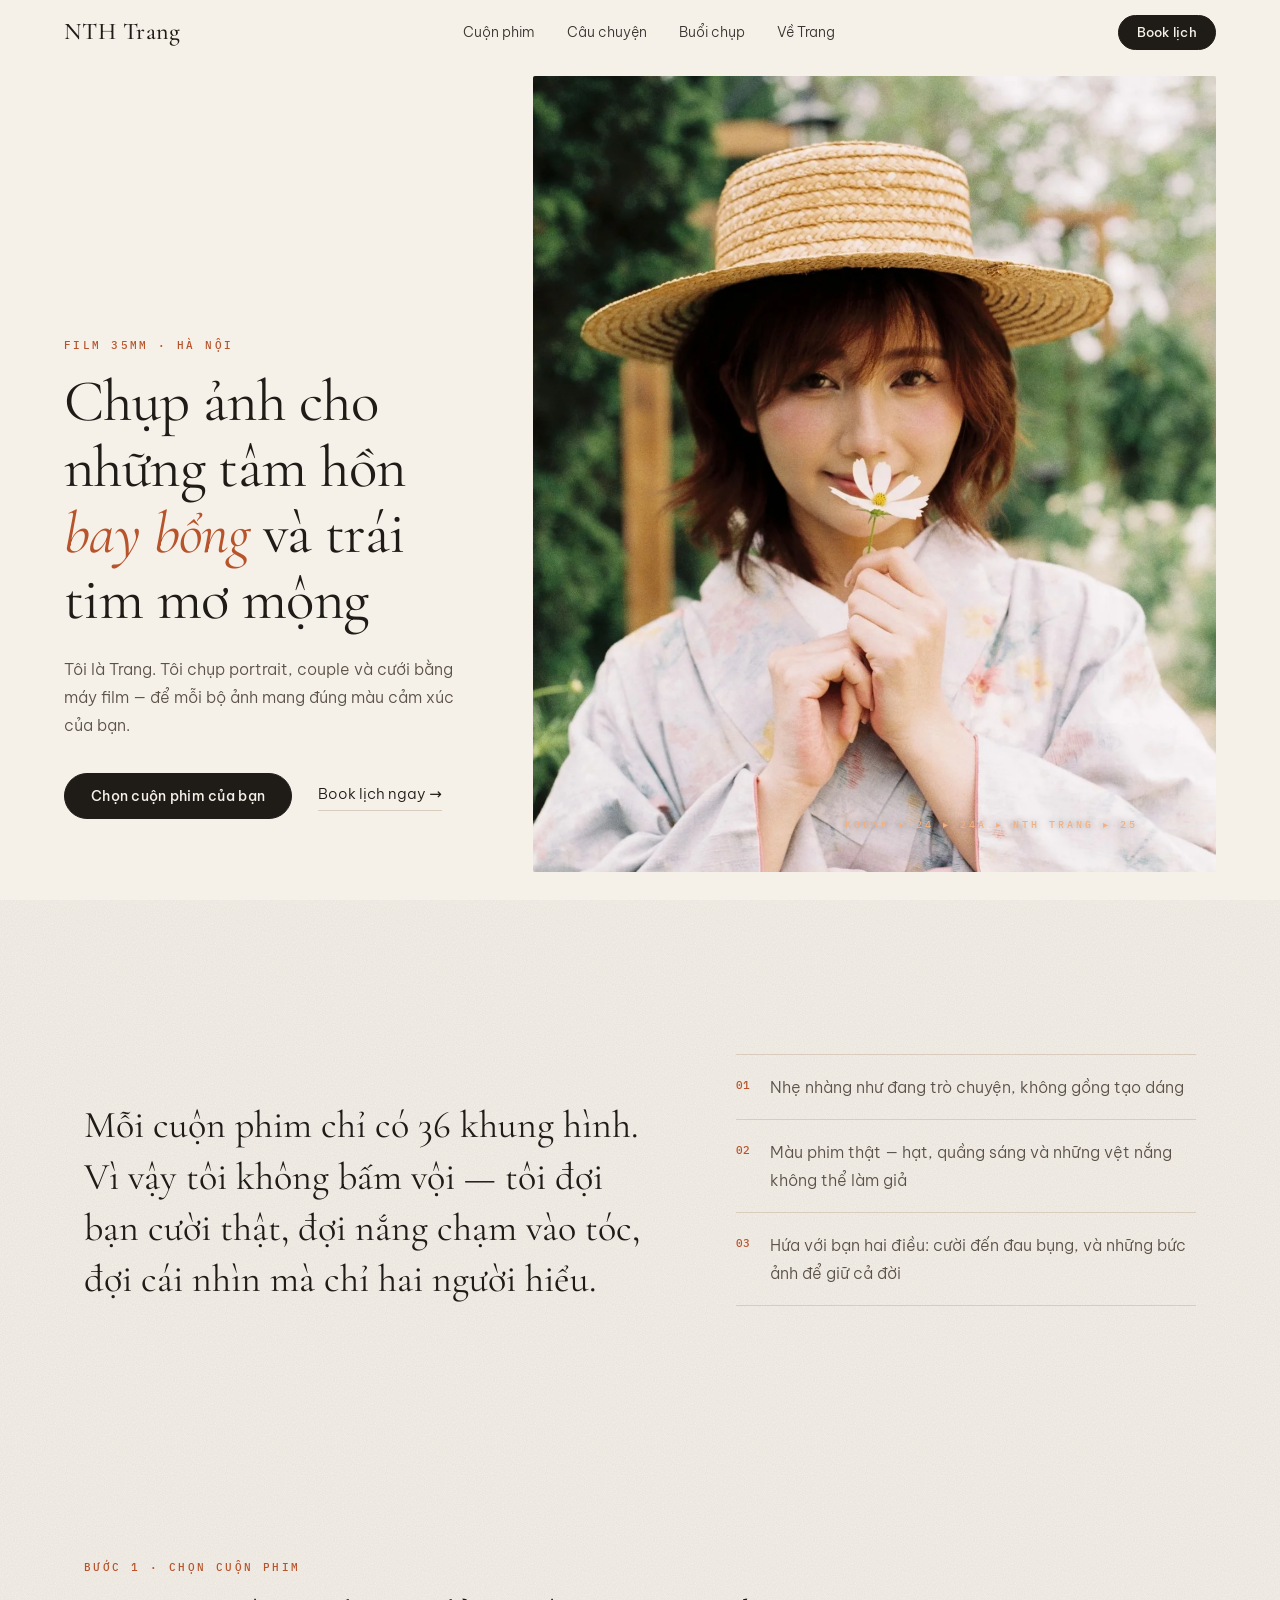
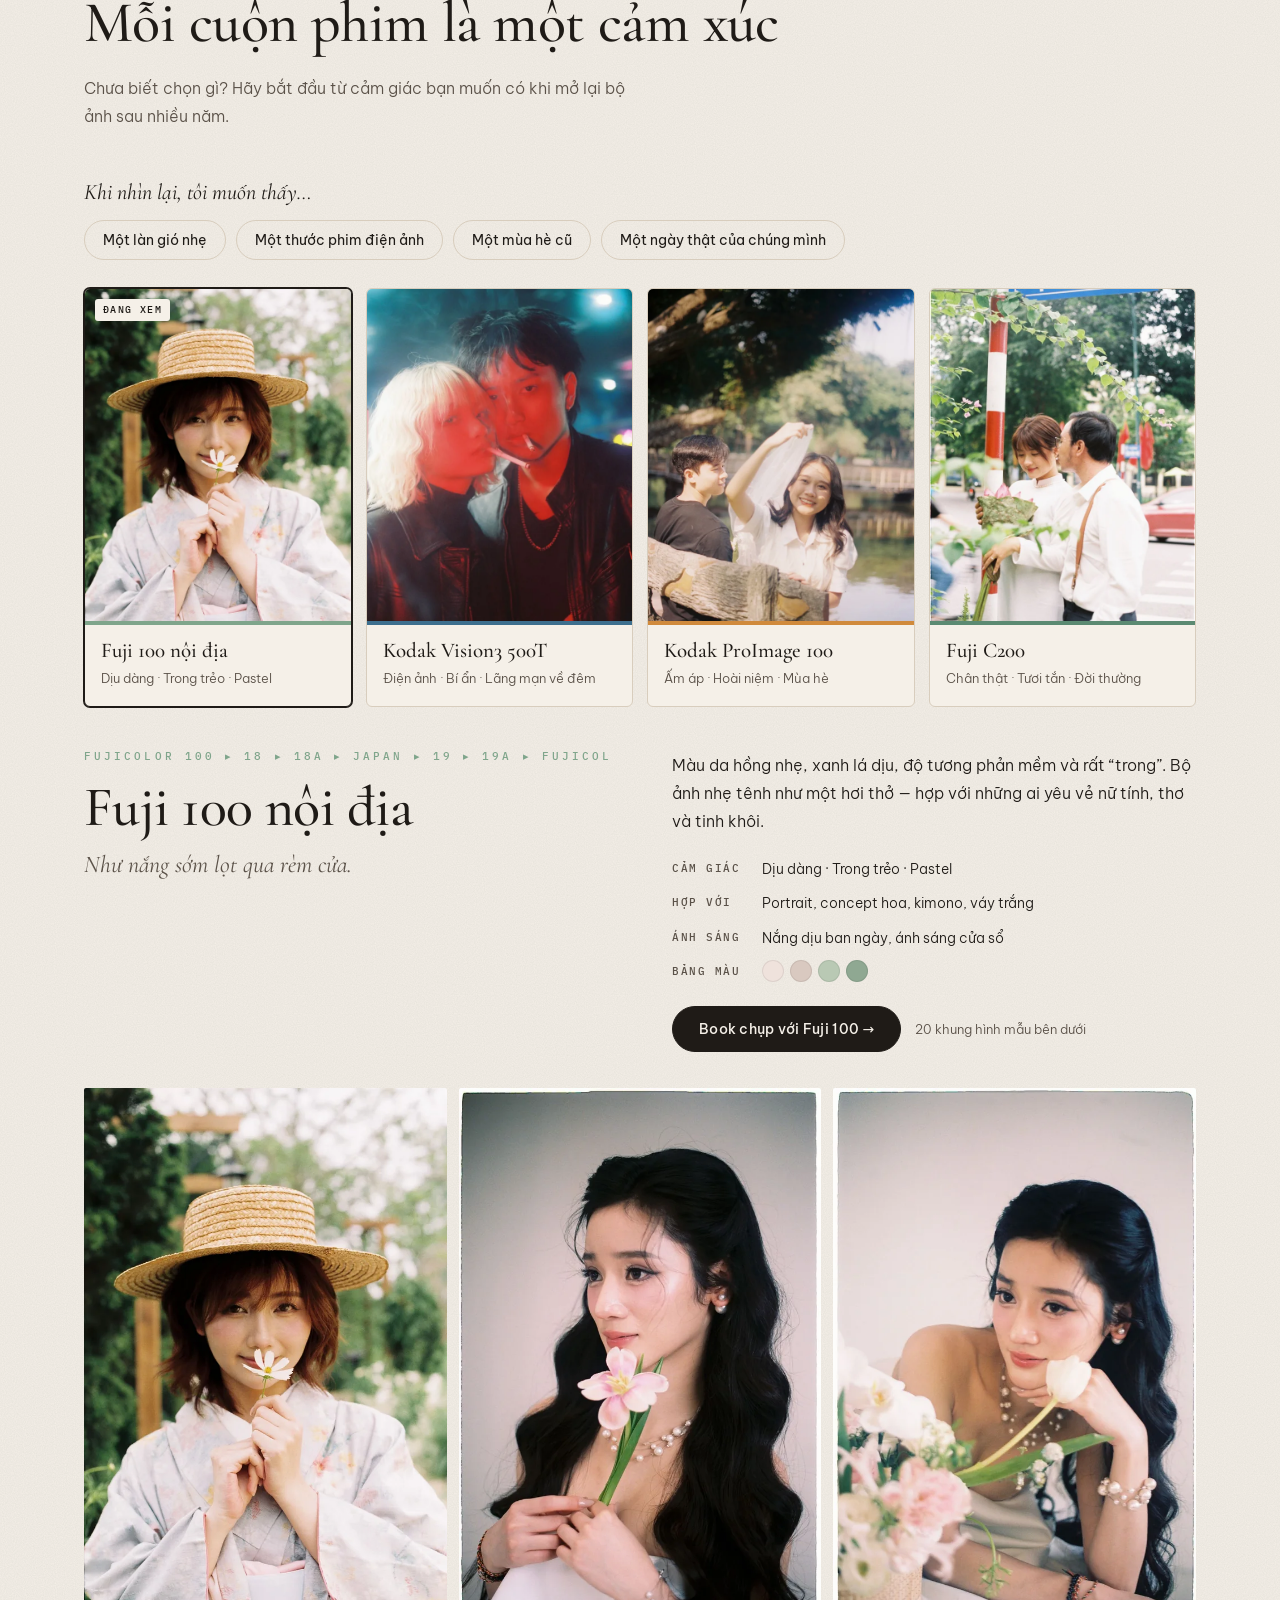
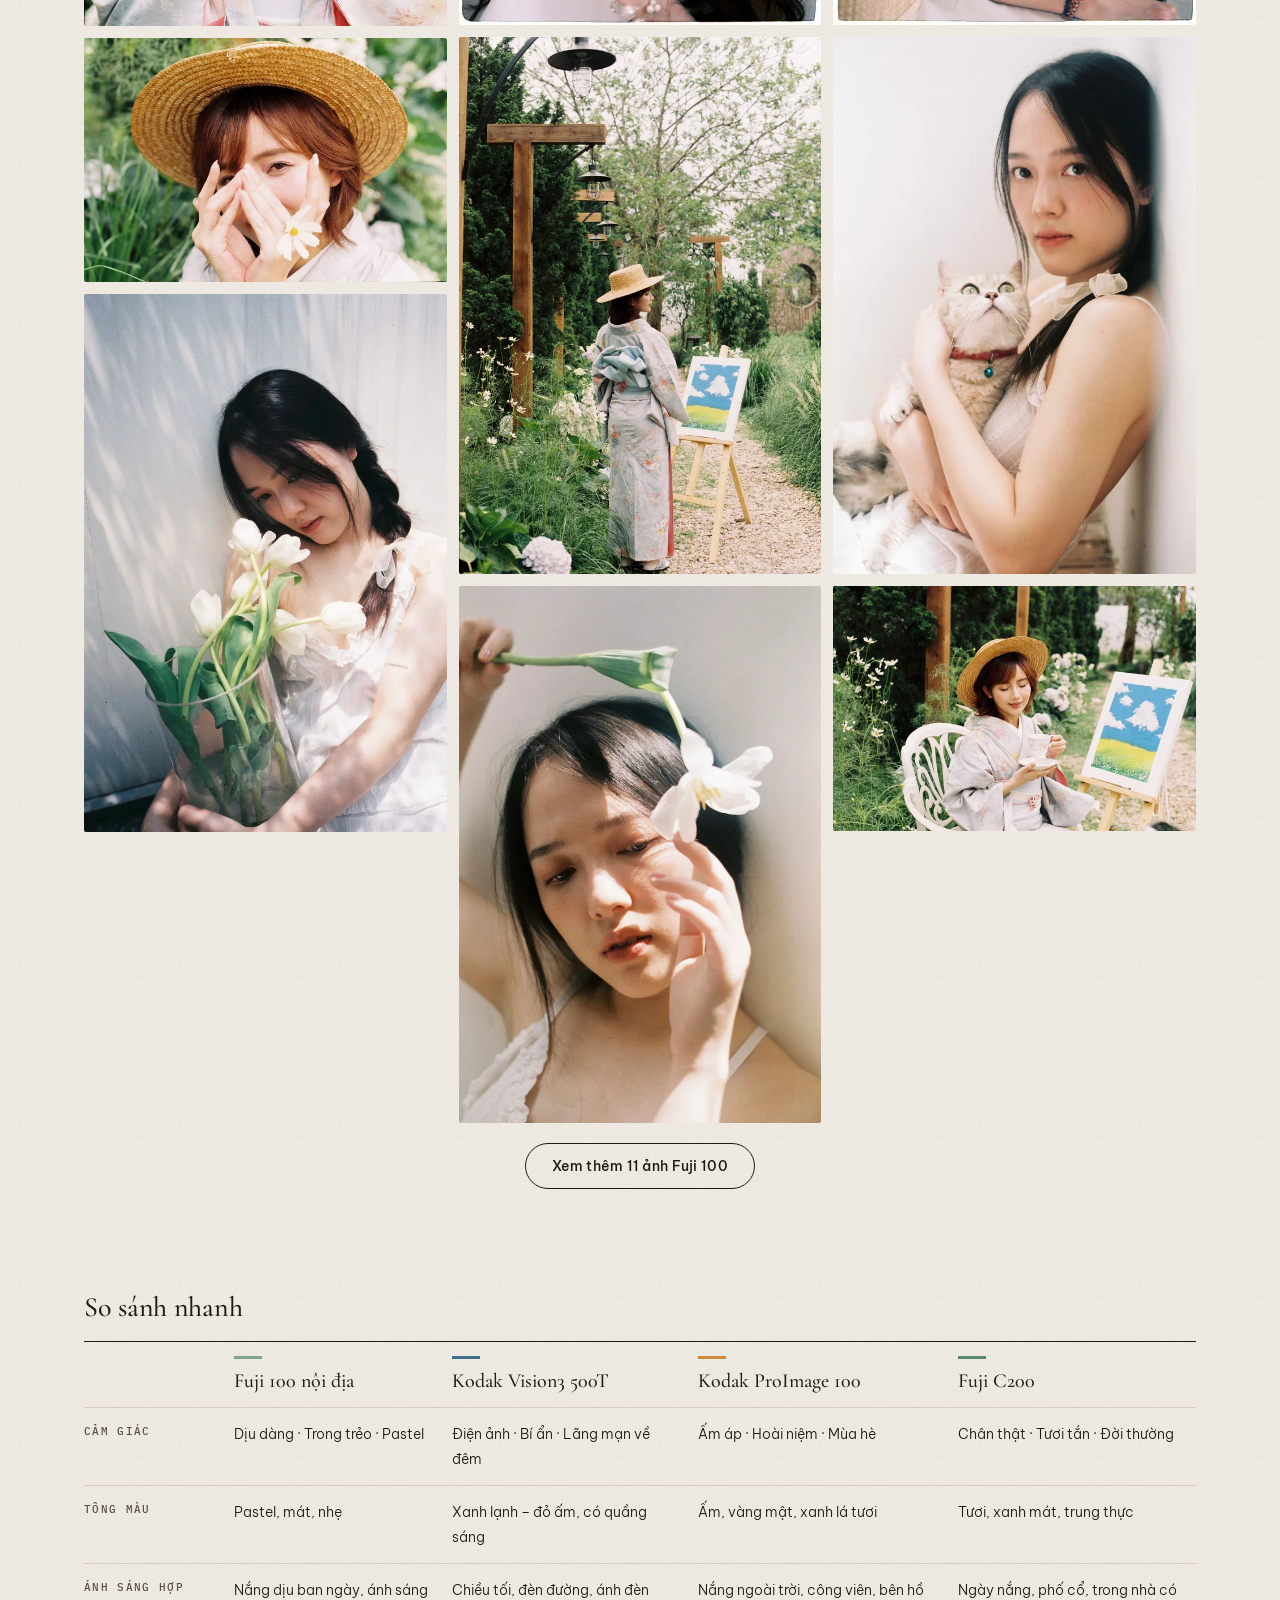
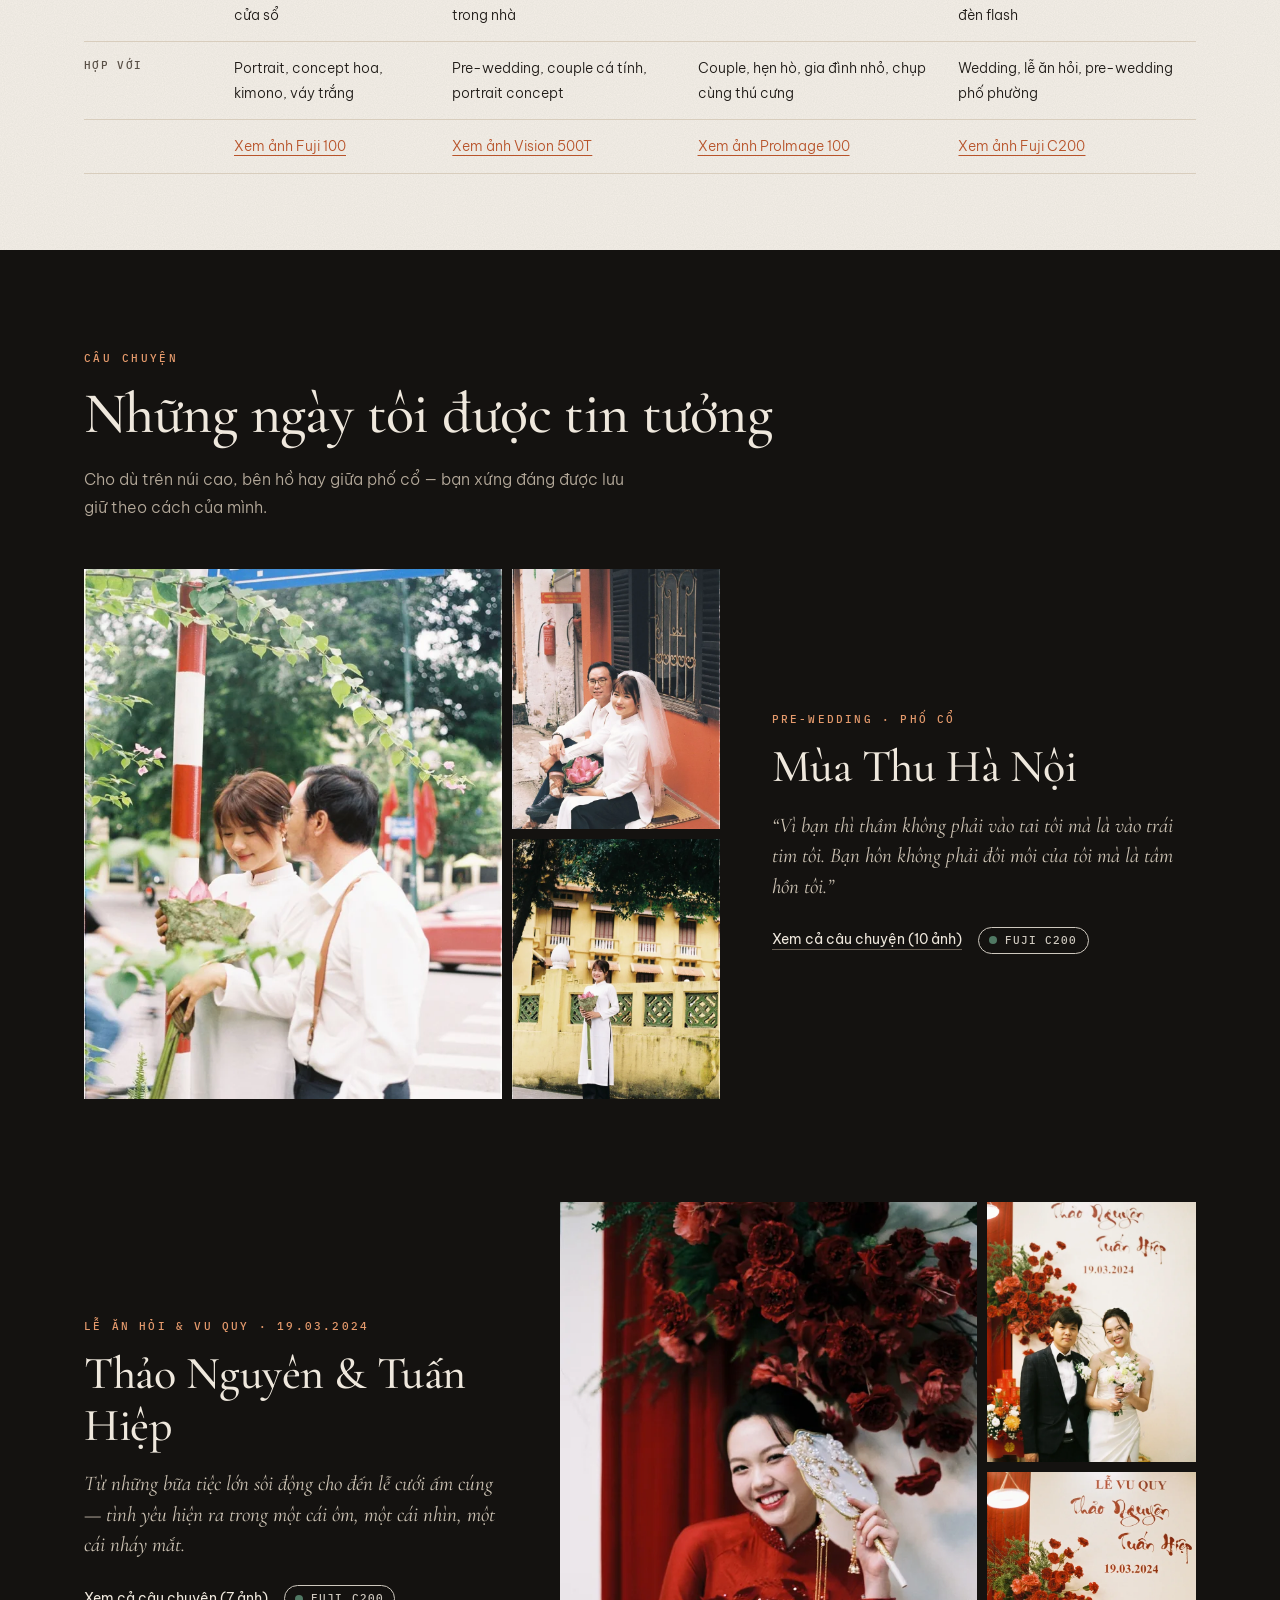
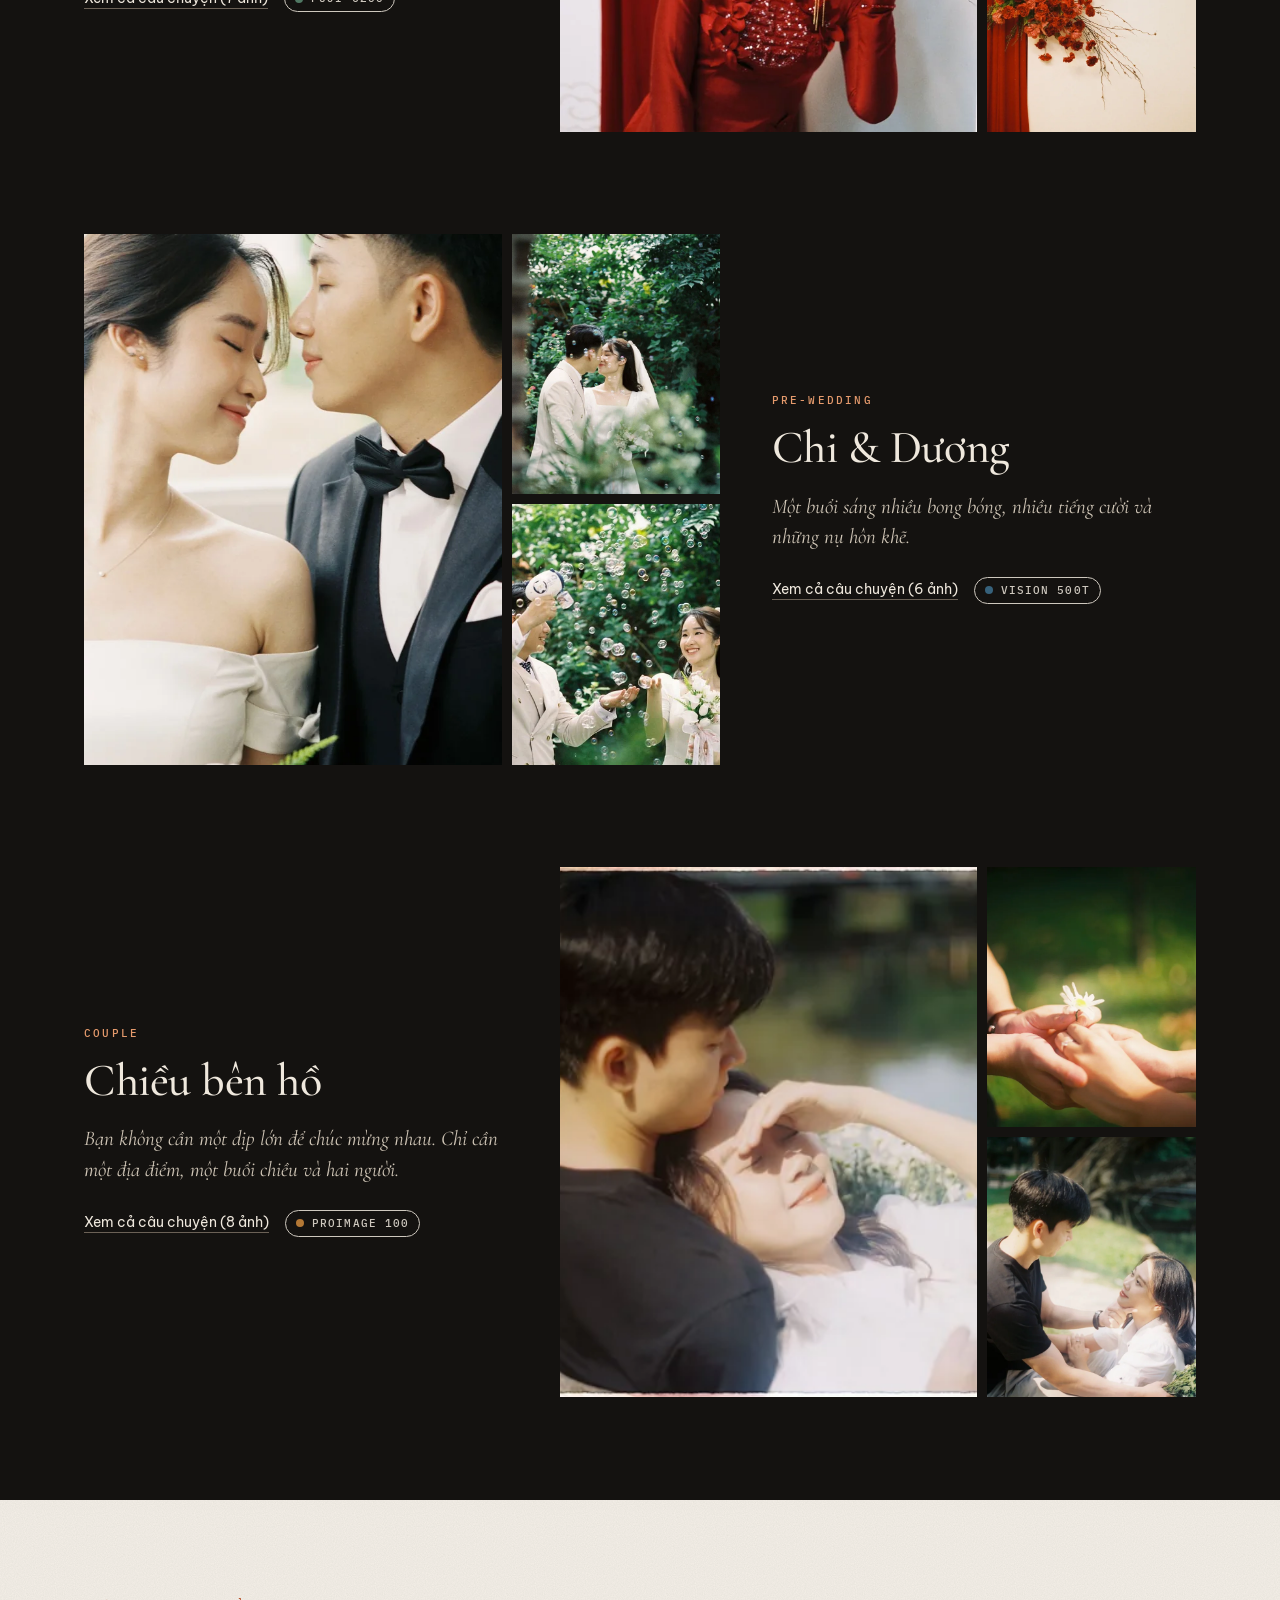
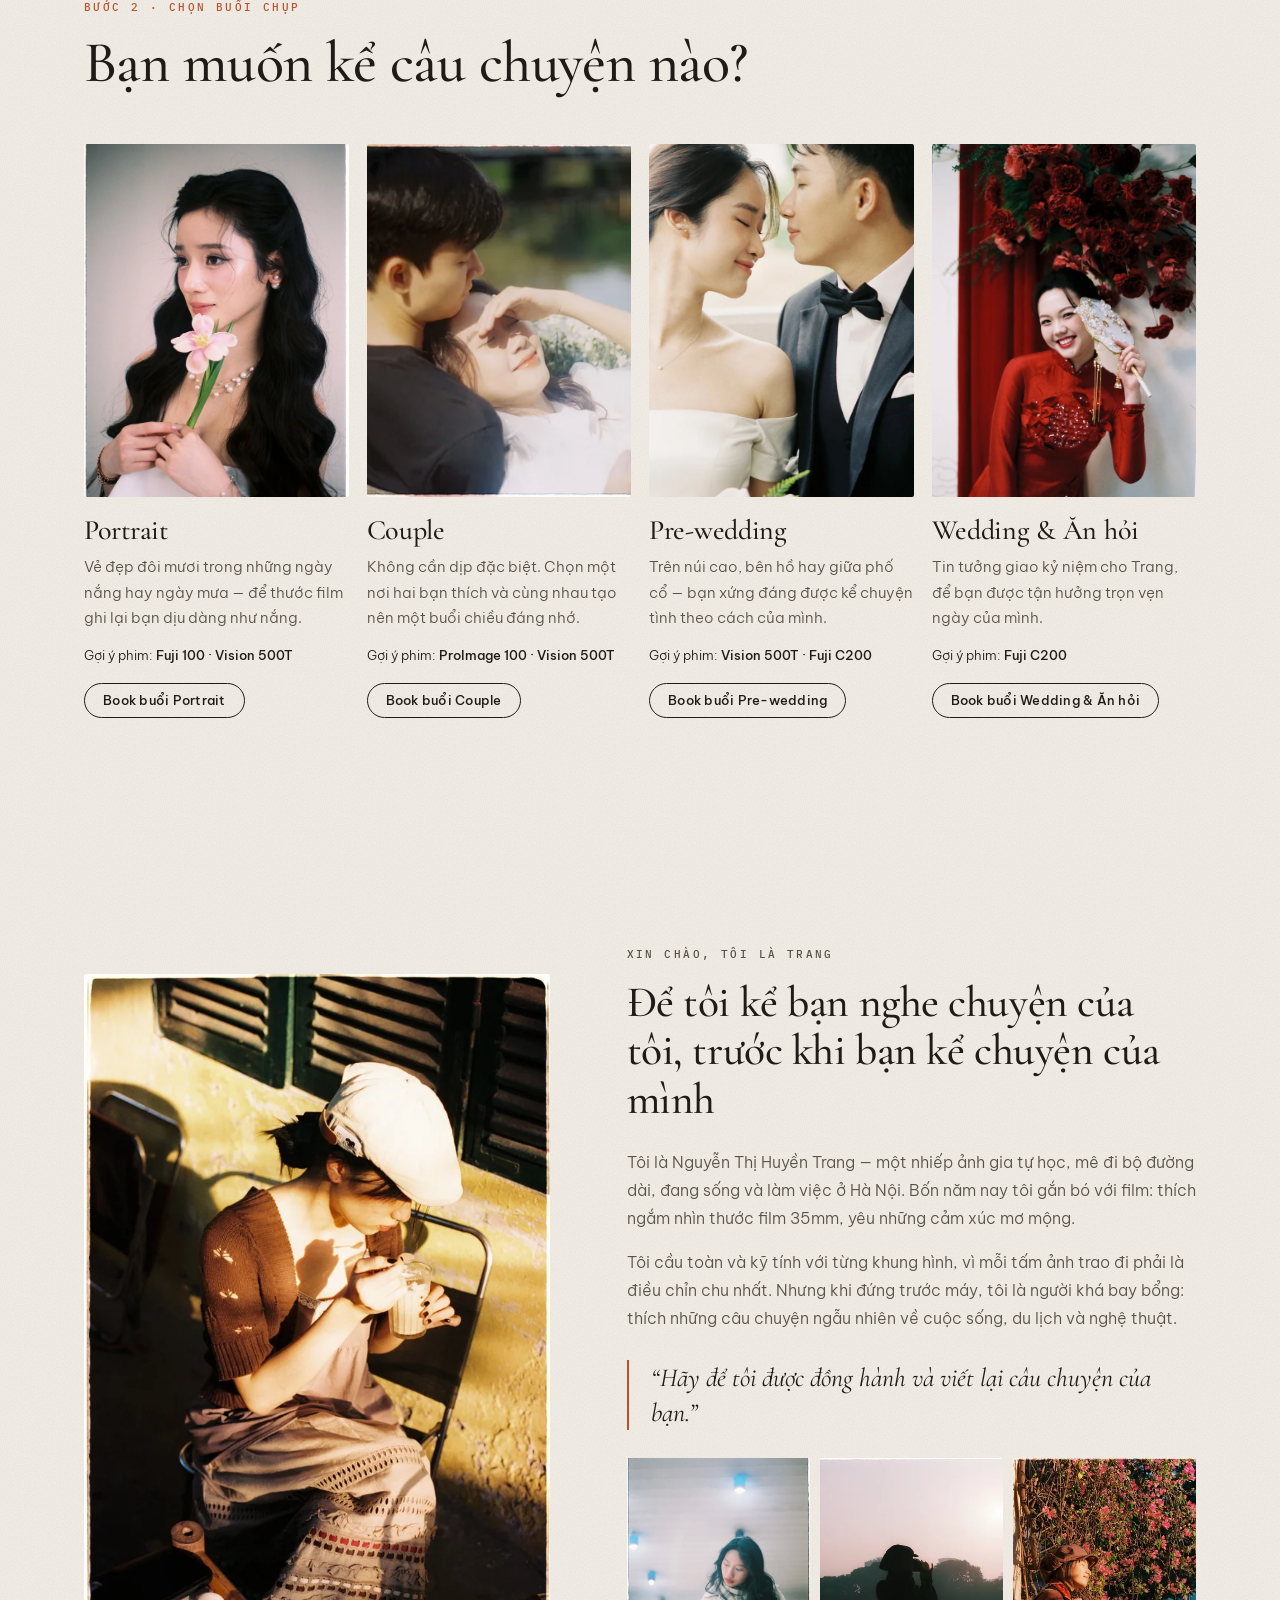
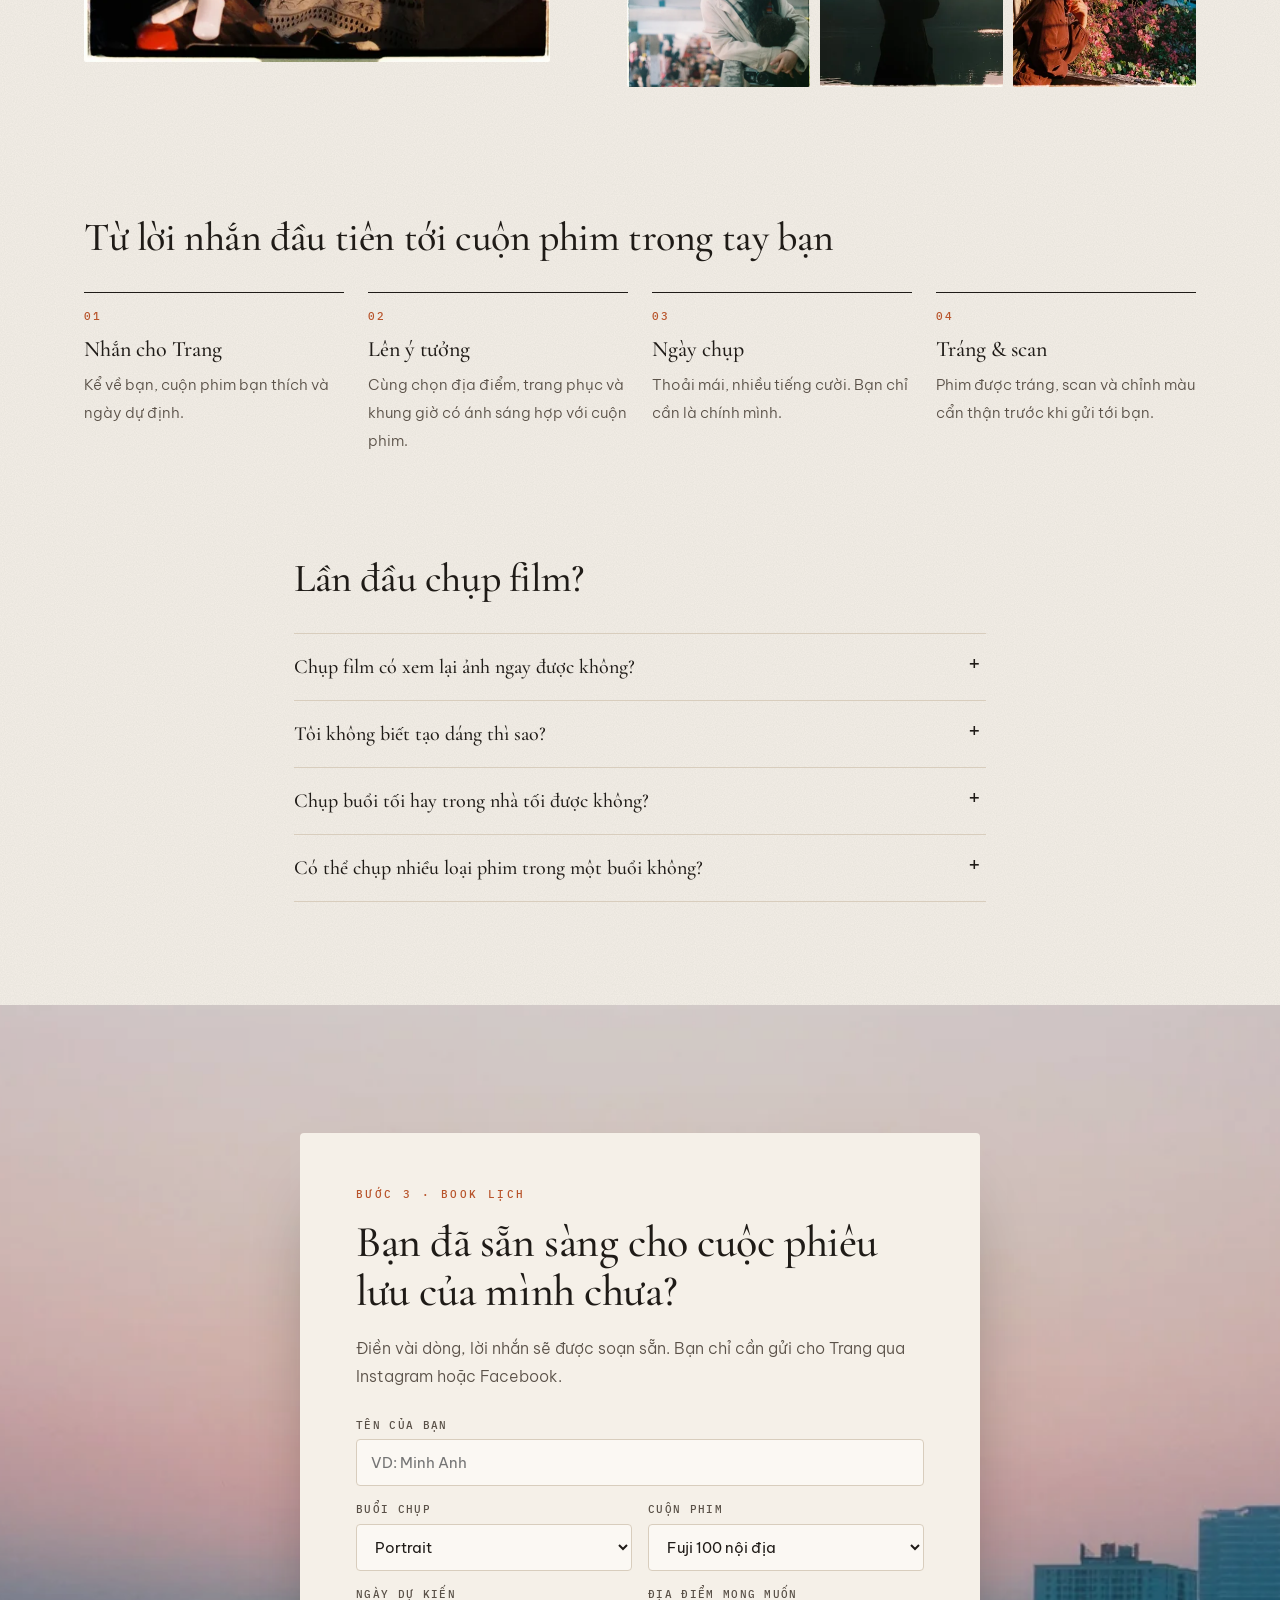
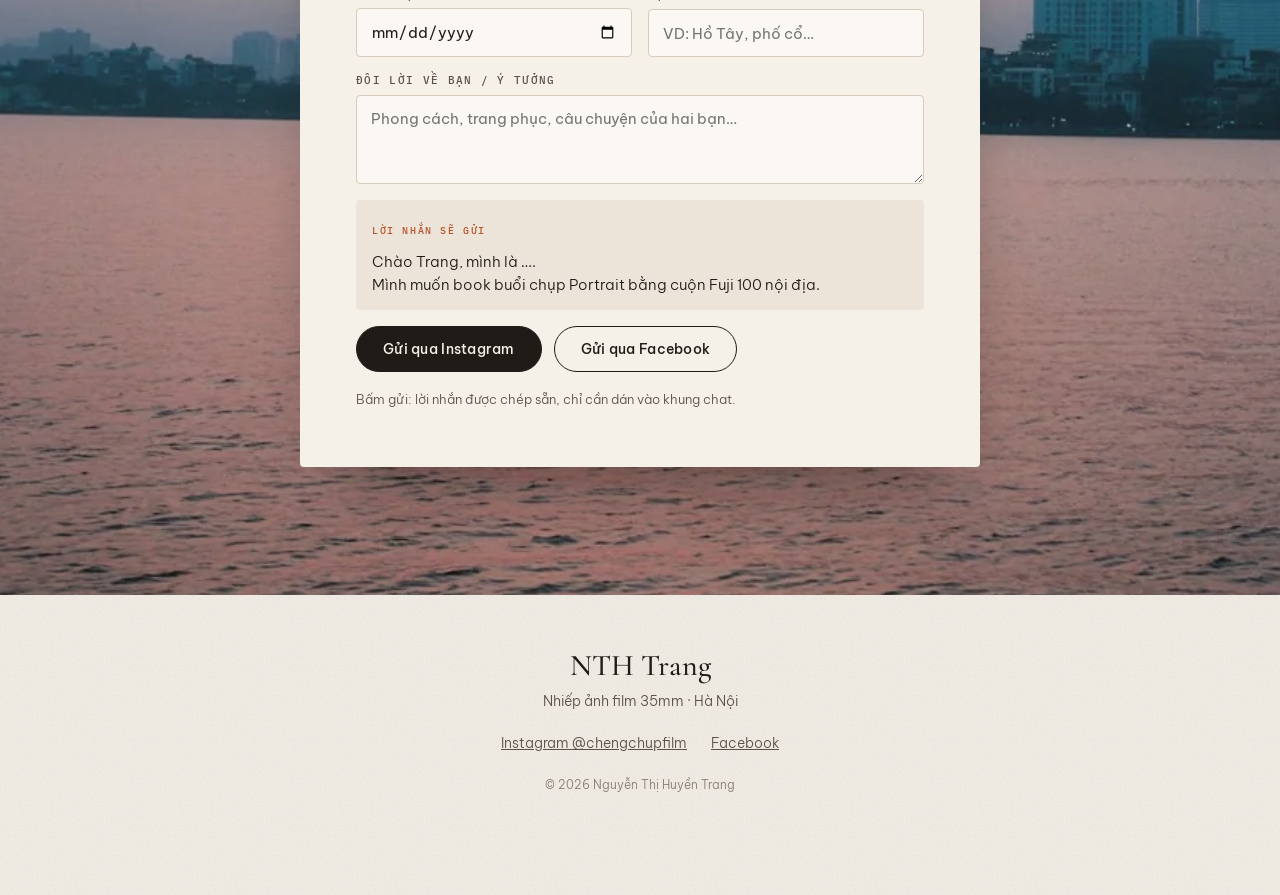
==== index.html @ b4bf52d4 "Trang web portfolio film NTH Trang Co-Authored-By: Claude Opus 5.5 <noreply@anthropic.com>" ====
<!doctype html>
<html lang="vi">
<head>
<meta charset="utf-8">
<meta name="viewport" content="width=device-width, initial-scale=1">
<title>NTH Trang — Chụp ảnh film 35mm tại Hà Nội</title>
<meta name="description" content="Nguyễn Thị Huyền Trang — nhiếp ảnh gia chụp film 35mm tại Hà Nội. Portrait, couple, pre-wedding và wedding trên Fuji 100, Kodak Vision3 500T, Kodak ProImage 100, Fuji C200.">
<meta property="og:title" content="NTH Trang — Chụp ảnh film 35mm tại Hà Nội">
<meta property="og:description" content="Chụp ảnh cho những tâm hồn bay bổng và trái tim mơ mộng.">
<meta property="og:image" content="img/84AKjal_0000644-1280.webp">
<link rel="preconnect" href="https://fonts.googleapis.com">
<link rel="preconnect" href="https://fonts.gstatic.com" crossorigin>
<link href="https://fonts.googleapis.com/css2?family=Be+Vietnam+Pro:wght@300;400;500;600&family=Cormorant+Garamond:ital,wght@0,400;0,500;0,600;1,400;1,500&family=IBM+Plex+Mono:wght@400;500&display=swap" rel="stylesheet">
<link rel="preload" as="image" href="img/84AKjal_0000644-2048.webp" media="(min-width: 761px)">
<link rel="stylesheet" href="styles.css">
</head>
<body>

<a class="skip" href="#films">Bỏ qua, tới phần chọn phim</a>

<header class="nav" id="nav">
  <a class="brand" href="#top" aria-label="NTH Trang — về đầu trang">NTH Trang</a>
  <nav aria-label="Điều hướng chính">
    <a href="#films">Cuộn phim</a>
    <a href="#stories">Câu chuyện</a>
    <a href="#sessions">Buổi chụp</a>
    <a href="#about">Về Trang</a>
  </nav>
  <a class="btn btn-small" href="#book">Book lịch</a>
</header>

<main id="top">

  <!-- HERO -->
  <section class="hero">
    <div class="hero-text">
      <p class="eyebrow">Film 35mm · Hà Nội</p>
      <h1>Chụp ảnh cho những tâm hồn <em>bay bổng</em> và trái tim mơ mộng</h1>
      <p class="hero-intro">Tôi là Trang. Tôi chụp portrait, couple và cưới bằng máy film — để mỗi bộ ảnh mang đúng màu cảm xúc của bạn.</p>
      <div class="hero-cta">
        <a class="btn" href="#films">Chọn cuộn phim của bạn</a>
        <a class="link-dark" href="#book">Book lịch ngay →</a>
      </div>
    </div>
    <div class="hero-photo">
      <picture>
        <source media="(max-width: 760px)" srcset="img/bkMOlE8_0000041-1280.webp">
        <img src="img/84AKjal_0000644-2048.webp" alt="Cặp đôi dắt cún đi dạo bên hồ Hoàn Kiếm, chụp trên film" fetchpriority="high">
      </picture>
      <p class="hero-edge" aria-hidden="true">KODAK ▸ 24 ▸ 24A ▸ NTH TRANG ▸ 25</p>
    </div>
  </section>

  <!-- MANIFESTO -->
  <section class="manifesto reveal">
    <p class="lead">Mỗi cuộn phim chỉ có 36 khung hình. Vì vậy tôi không bấm vội — tôi đợi bạn cười thật, đợi nắng chạm vào tóc, đợi cái nhìn mà chỉ hai người hiểu.</p>
    <ul class="feelings">
      <li><span>01</span>Nhẹ nhàng như đang trò chuyện, không gồng tạo dáng</li>
      <li><span>02</span>Màu phim thật — hạt, quầng sáng và những vệt nắng không thể làm giả</li>
      <li><span>03</span>Hứa với bạn hai điều: cười đến đau bụng, và những bức ảnh để giữ cả đời</li>
    </ul>
  </section>

  <!-- FILM CHOOSER -->
  <section class="films" id="films">
    <div class="section-head reveal">
      <p class="eyebrow">Bước 1 · Chọn cuộn phim</p>
      <h2>Mỗi cuộn phim là một cảm xúc</h2>
      <p class="sub">Chưa biết chọn gì? Hãy bắt đầu từ cảm giác bạn muốn có khi mở lại bộ ảnh sau nhiều năm.</p>
    </div>

    <div class="mood reveal" role="group" aria-label="Chọn theo cảm giác">
      <p class="mood-q">Khi nhìn lại, tôi muốn thấy…</p>
      <div class="mood-options" id="moodOptions"></div>
    </div>

    <div class="film-tabs reveal" role="tablist" aria-label="Các cuộn phim" id="filmTabs"></div>
    <div id="filmPanel" class="film-panel" role="tabpanel" aria-live="polite"></div>
  </section>

  <!-- COMPARE -->
  <section class="compare reveal" aria-labelledby="compareTitle">
    <h3 id="compareTitle">So sánh nhanh</h3>
    <div class="table-wrap">
      <table id="compareTable"></table>
    </div>
  </section>

  <!-- STORIES -->
  <section class="stories" id="stories">
    <div class="section-head reveal">
      <p class="eyebrow">Câu chuyện</p>
      <h2>Những ngày tôi được tin tưởng</h2>
      <p class="sub">Cho dù trên núi cao, bên hồ hay giữa phố cổ — bạn xứng đáng được lưu giữ theo cách của mình.</p>
    </div>
    <div class="story-list" id="storyList"></div>
  </section>

  <!-- SESSIONS -->
  <section class="sessions" id="sessions">
    <div class="section-head reveal">
      <p class="eyebrow">Bước 2 · Chọn buổi chụp</p>
      <h2>Bạn muốn kể câu chuyện nào?</h2>
    </div>
    <div class="session-grid" id="sessionGrid"></div>
  </section>

  <!-- ABOUT -->
  <section class="about" id="about">
    <figure class="about-photo reveal">
      <img data-photo="M594a6p_00000411" alt="Một khoảnh khắc nắng chiều, chụp trên film" sizes="(max-width: 760px) 100vw, 40vw">
    </figure>
    <div class="about-text reveal">
      <p class="eyebrow">Xin chào, tôi là Trang</p>
      <h2>Để tôi kể bạn nghe chuyện của tôi, trước khi bạn kể chuyện của mình</h2>
      <p>Tôi là Nguyễn Thị Huyền Trang — một nhiếp ảnh gia tự học, mê đi bộ đường dài, đang sống và làm việc ở Hà Nội. Bốn năm nay tôi gắn bó với film: thích ngắm nhìn thước film 35mm, yêu những cảm xúc mơ mộng.</p>
      <p>Tôi cầu toàn và kỹ tính với từng khung hình, vì mỗi tấm ảnh trao đi phải là điều chỉn chu nhất. Nhưng khi đứng trước máy, tôi là người khá bay bổng: thích những câu chuyện ngẫu nhiên về cuộc sống, du lịch và nghệ thuật.</p>
      <blockquote>“Hãy để tôi được đồng hành và viết lại câu chuyện của bạn.”</blockquote>
      <div class="about-strip">
        <img data-photo="ervp0M0_0000632" alt="Cô gái áo khoác be giữa khu chợ" sizes="20vw">
        <img data-photo="GJaVVoR_000017" alt="Bóng người cầm máy trước hồ lúc hoàng hôn" sizes="20vw">
        <img data-photo="ervp0M0_IMG_6791" alt="Hoa giấy và nắng chiều" sizes="20vw">
      </div>
    </div>
  </section>

  <!-- PROCESS -->
  <section class="process reveal" aria-labelledby="processTitle">
    <h2 id="processTitle" class="small-title">Từ lời nhắn đầu tiên tới cuộn phim trong tay bạn</h2>
    <ol>
      <li><b>Nhắn cho Trang</b><span>Kể về bạn, cuộn phim bạn thích và ngày dự định.</span></li>
      <li><b>Lên ý tưởng</b><span>Cùng chọn địa điểm, trang phục và khung giờ có ánh sáng hợp với cuộn phim.</span></li>
      <li><b>Ngày chụp</b><span>Thoải mái, nhiều tiếng cười. Bạn chỉ cần là chính mình.</span></li>
      <li><b>Tráng &amp; scan</b><span>Phim được tráng, scan và chỉnh màu cẩn thận trước khi gửi tới bạn.</span></li>
    </ol>
  </section>

  <!-- FAQ -->
  <section class="faq reveal" aria-labelledby="faqTitle">
    <h2 id="faqTitle" class="small-title">Lần đầu chụp film?</h2>
    <details>
      <summary>Chụp film có xem lại ảnh ngay được không?</summary>
      <p>Không — và đó là điều thú vị nhất. Ảnh chỉ hiện ra sau khi tráng phim, nên buổi chụp không bị ngắt quãng bởi màn hình. Bạn sẽ ở trọn trong khoảnh khắc.</p>
    </details>
    <details>
      <summary>Tôi không biết tạo dáng thì sao?</summary>
      <p>Phần lớn khách hàng của Trang đều vậy. Trang sẽ gợi ý từng chút một, trò chuyện và để bạn tự nhiên — những khung hình đẹp nhất thường đến khi bạn quên mất có máy ảnh.</p>
    </details>
    <details>
      <summary>Chụp buổi tối hay trong nhà tối được không?</summary>
      <p>Được, hãy chọn Kodak Vision3 500T — cuộn phim điện ảnh sinh ra cho ánh đèn và trời chiều tối. Các cuộn ISO 100 hợp với ánh sáng ban ngày hơn.</p>
    </details>
    <details>
      <summary>Có thể chụp nhiều loại phim trong một buổi không?</summary>
      <p>Có thể kết hợp, ví dụ ProImage 100 lúc chiều và 500T khi lên đèn. Nhắn Trang để cùng lên kế hoạch nhé.</p>
    </details>
  </section>

  <!-- BOOK -->
  <section class="book" id="book">
    <div class="book-bg"><img data-photo="LpL6Q8k_0000212" alt="" sizes="100vw"></div>
    <div class="book-card reveal">
      <p class="eyebrow">Bước 3 · Book lịch</p>
      <h2>Bạn đã sẵn sàng cho cuộc phiêu lưu của mình chưa?</h2>
      <p class="sub">Điền vài dòng, lời nhắn sẽ được soạn sẵn. Bạn chỉ cần gửi cho Trang qua Instagram hoặc Facebook.</p>
      <form id="bookForm" novalidate>
        <label>Tên của bạn
          <input name="name" autocomplete="name" placeholder="VD: Minh Anh" required>
        </label>
        <div class="row">
          <label>Buổi chụp
            <select name="session" id="sessionSelect"></select>
          </label>
          <label>Cuộn phim
            <select name="film" id="filmSelect"></select>
          </label>
        </div>
        <div class="row">
          <label>Ngày dự kiến
            <input type="date" name="date">
          </label>
          <label>Địa điểm mong muốn
            <input name="place" placeholder="VD: Hồ Tây, phố cổ…">
          </label>
        </div>
        <label>Đôi lời về bạn / ý tưởng
          <textarea name="note" rows="3" placeholder="Phong cách, trang phục, câu chuyện của hai bạn…"></textarea>
        </label>
        <div class="preview" aria-live="polite">
          <span class="preview-label">Lời nhắn sẽ gửi</span>
          <p id="msgPreview"></p>
        </div>
        <div class="send">
          <button type="button" class="btn" data-send="ig">Gửi qua Instagram</button>
          <button type="button" class="btn btn-ghost" data-send="fb">Gửi qua Facebook</button>
        </div>
        <p class="hint">Bấm gửi: lời nhắn được chép sẵn, chỉ cần dán vào khung chat.</p>
      </form>
    </div>
  </section>
</main>

<footer class="footer">
  <p class="brand">NTH Trang</p>
  <p>Nhiếp ảnh film 35mm · Hà Nội</p>
  <p class="social">
    <a href="https://www.instagram.com/chengchupfilm/" target="_blank" rel="noopener">Instagram @chengchupfilm</a>
    <a href="https://www.facebook.com/thanh.nguyenvanthanh.9615/" target="_blank" rel="noopener">Facebook</a>
  </p>
  <p class="copy">© 2026 Nguyễn Thị Huyền Trang</p>
</footer>

<a class="mobile-cta btn" href="#book">Book lịch chụp</a>

<!-- LIGHTBOX -->
<div class="lightbox" id="lightbox" role="dialog" aria-modal="true" aria-label="Xem ảnh cỡ lớn" hidden>
  <button class="lb-close" aria-label="Đóng (Esc)">×</button>
  <button class="lb-prev" aria-label="Ảnh trước">‹</button>
  <figure>
    <img id="lbImg" alt="">
    <figcaption id="lbCap"></figcaption>
  </figure>
  <button class="lb-next" aria-label="Ảnh sau">›</button>
</div>

<div class="toast" id="toast" role="status" hidden></div>

<script src="photos.js"></script>
<script src="app.js"></script>
</body>
</html>
---- styles.css ----
:root{
  --paper:#f5f0e8;
  --paper-2:#ece4d8;
  --ink:#1f1b17;
  --ink-2:#5a5148;
  --line:#d8cdbd;
  --accent:#b8542b;         /* màu chữ in trên mép phim */
  --dark:#141210;
  --serif:"Cormorant Garamond", Georgia, serif;
  --sans:"Be Vietnam Pro", system-ui, sans-serif;
  --mono:"IBM Plex Mono", ui-monospace, monospace;
  --pad:clamp(20px, 5vw, 72px);
  --max:1240px;
  --film:#b8542b;
}
[hidden]{display:none!important}
*{box-sizing:border-box}
html{scroll-behavior:smooth;scroll-padding-top:72px;overflow-x:clip}
body{
  margin:0;background:var(--paper);color:var(--ink);
  font:300 16px/1.75 var(--sans);
  -webkit-font-smoothing:antialiased;
  /* hạt film rất nhẹ cho nền giấy, không phủ lên ảnh */
  background-image:url("data:image/svg+xml,%3Csvg xmlns='http://www.w3.org/2000/svg' width='160' height='160'%3E%3Cfilter id='n'%3E%3CfeTurbulence type='fractalNoise' baseFrequency='.9' numOctaves='2' stitchTiles='stitch'/%3E%3CfeColorMatrix values='0 0 0 0 0 0 0 0 0 0 0 0 0 0 0 0 0 0 .06 0'/%3E%3C/filter%3E%3Crect width='100%25' height='100%25' filter='url(%23n)'/%3E%3C/svg%3E");
}
img{display:block;max-width:100%;height:auto}
a{color:inherit}
h1,h2,h3{font-family:var(--serif);font-weight:500;line-height:1.12;margin:0;letter-spacing:-.01em}
h2{font-size:clamp(34px,4.6vw,58px)}
.eyebrow{font:500 11px/1 var(--mono);letter-spacing:.22em;text-transform:uppercase;color:var(--accent);margin:0 0 18px}
.sub{color:var(--ink-2);max-width:560px;margin:18px 0 0}
.small-title{font-size:clamp(28px,3.4vw,40px);margin-bottom:32px}
.skip{position:absolute;left:-999px;top:8px;background:var(--ink);color:#fff;padding:8px 14px;z-index:100}
.skip:focus{left:8px}
:focus-visible{outline:2px solid var(--accent);outline-offset:3px}

/* Buttons */
.btn{
  display:inline-flex;align-items:center;justify-content:center;gap:8px;
  font:500 14px/1 var(--sans);letter-spacing:.02em;text-decoration:none;
  background:var(--ink);color:var(--paper);border:1px solid var(--ink);
  padding:15px 26px;border-radius:999px;cursor:pointer;transition:transform .2s, background .2s, color .2s;
}
.btn:hover{transform:translateY(-1px);background:var(--accent);border-color:var(--accent)}
.btn-ghost{background:transparent;color:var(--ink)}
.btn-ghost:hover{color:#fff}
.btn-small{padding:10px 18px;font-size:13px}

/* Nav */
.nav{
  position:fixed;inset:0 0 auto 0;z-index:50;height:64px;
  display:flex;align-items:center;justify-content:space-between;gap:24px;
  padding:0 var(--pad);color:var(--ink);transition:background .35s,color .35s,box-shadow .35s;
}
.nav .brand{font:500 24px/1 var(--serif);text-decoration:none;letter-spacing:.02em}
.nav nav{display:flex;gap:32px}
.nav nav a{font-size:14px;text-decoration:none;opacity:.88}
.nav nav a:hover{opacity:1;text-decoration:underline;text-underline-offset:6px}
.nav.solid{background:rgba(245,240,232,.94);color:var(--ink);box-shadow:0 1px 0 var(--line);backdrop-filter:blur(10px)}

/* Hero: chữ trên nền giấy, ảnh không bị che */
.hero{position:relative;height:100svh;min-height:600px;display:grid;grid-template-columns:minmax(400px,5fr) 7fr;background:var(--paper)}
.hero-photo{position:relative;overflow:hidden;background:var(--paper-2);margin:76px var(--pad) 28px 0;border-radius:2px}
.hero-photo img{position:absolute;inset:0;width:100%;height:100%;object-fit:cover;object-position:42% 50%;transform:scale(1.03);animation:heroIn 2s ease-out both}
@keyframes heroIn{from{opacity:0;transform:scale(1.08)}to{opacity:1;transform:scale(1.03)}}
.hero-text{align-self:end;padding:0 clamp(24px,4vw,64px) clamp(48px,9vh,96px) var(--pad)}
.hero h1{font-size:clamp(40px,4.6vw,72px);font-weight:400}
.hero h1 em{font-style:italic;color:var(--accent)}
.hero-intro{color:var(--ink-2);max-width:420px;margin:22px 0 0}
.hero-cta{display:flex;align-items:center;gap:26px;margin-top:34px;flex-wrap:wrap}
.link-dark{text-decoration:none;font-size:15px;border-bottom:1px solid var(--line);padding-bottom:3px}
.link-dark:hover{border-color:var(--ink)}
.hero-edge{position:absolute;right:calc(var(--pad) + 14px);bottom:42px;z-index:2;margin:0;font:500 10px/1 var(--mono);letter-spacing:.3em;color:#f3b07e;text-shadow:0 0 6px rgba(0,0,0,.35)}

/* Manifesto */
.manifesto{max-width:var(--max);margin:0 auto;padding:clamp(80px,12vw,160px) var(--pad);display:grid;grid-template-columns:1.25fr 1fr;gap:clamp(32px,6vw,96px);align-items:end}
.lead{font:400 clamp(26px,3vw,38px)/1.35 var(--serif);margin:0}
.feelings{list-style:none;margin:0;padding:0;border-top:1px solid var(--line)}
.feelings li{display:flex;gap:20px;padding:18px 0;border-bottom:1px solid var(--line);color:var(--ink-2)}
.feelings span{font:500 11px/2.3 var(--mono);color:var(--accent)}

/* Sections */
.section-head{max-width:var(--max);margin:0 auto 48px;padding:0 var(--pad)}
.films,.stories,.sessions{padding:clamp(48px,8vw,110px) 0}

/* Mood picker */
.mood{max-width:var(--max);margin:0 auto 28px;padding:0 var(--pad)}
.mood-q{font:italic 400 22px/1.3 var(--serif);margin:0 0 14px}
.mood-options{display:flex;flex-wrap:wrap;gap:10px}
.mood-options button{
  font:400 14px/1 var(--sans);padding:12px 18px;border-radius:999px;cursor:pointer;
  border:1px solid var(--line);background:transparent;color:var(--ink);transition:.2s
}
.mood-options button:hover{border-color:var(--ink)}
.mood-options button[aria-pressed="true"]{background:var(--ink);color:var(--paper);border-color:var(--ink)}

/* Film tabs: trông như các hộp phim */
.film-tabs{max-width:var(--max);margin:0 auto;padding:0 var(--pad);display:grid;grid-template-columns:repeat(4,1fr);gap:14px}
.film-tab{
  position:relative;text-align:left;cursor:pointer;border:1px solid var(--line);background:var(--paper);
  padding:0;border-radius:6px;overflow:hidden;color:var(--ink);font:inherit;transition:border-color .2s, transform .2s, box-shadow .2s;
}
.film-tab:hover{transform:translateY(-2px);box-shadow:0 10px 30px -18px rgba(0,0,0,.4)}
.film-tab .ft-img{display:block;aspect-ratio:4/5;overflow:hidden;background:var(--paper-2)}
.film-tab .ft-img img{width:100%;height:100%;object-fit:cover;transition:transform .6s}
.film-tab:hover .ft-img img{transform:scale(1.04)}
.film-tab .ft-body{display:block;padding:14px 16px 16px;border-top:4px solid var(--c)}
.film-tab .ft-name{display:block;font:500 21px/1.15 var(--serif)}
.film-tab .ft-mood{display:block;font-size:13px;color:var(--ink-2);margin-top:4px}
.film-tab[aria-selected="true"]{border-color:var(--ink);box-shadow:0 0 0 1px var(--ink)}
.film-tab[aria-selected="true"]::after{
  content:"Đang xem";position:absolute;top:10px;left:10px;font:500 10px/1 var(--mono);letter-spacing:.14em;text-transform:uppercase;
  background:var(--paper);color:var(--ink);padding:6px 8px;border-radius:3px
}
.film-tab.suggested::before{
  content:"Hợp với bạn";position:absolute;top:10px;right:10px;z-index:2;font:500 10px/1 var(--mono);letter-spacing:.14em;text-transform:uppercase;
  background:var(--accent);color:#fff;padding:6px 8px;border-radius:3px
}

/* Film panel */
.film-panel{max-width:var(--max);margin:44px auto 0;padding:0 var(--pad)}
.fp-head{display:grid;grid-template-columns:minmax(0,1fr) minmax(0,1fr);gap:clamp(24px,5vw,80px);align-items:start;padding-bottom:36px}
.fp-edge{font:500 11px/1 var(--mono);letter-spacing:.28em;color:var(--c);margin:0 0 14px;white-space:nowrap;overflow:hidden}
.fp-head h3{font-size:clamp(36px,4.4vw,56px)}
.fp-tag{font:italic 400 24px/1.3 var(--serif);color:var(--ink-2);margin:10px 0 0}
.fp-desc{margin:0 0 22px}
.fp-facts{display:grid;grid-template-columns:auto 1fr;gap:10px 22px;margin:0 0 24px;font-size:14px}
.fp-facts dt{font:500 11px/2 var(--mono);letter-spacing:.14em;text-transform:uppercase;color:var(--ink-2)}
.fp-facts dd{margin:0}
.swatches{display:flex;gap:6px;align-items:center}
.swatches i{width:22px;height:22px;border-radius:50%;box-shadow:inset 0 0 0 1px rgba(0,0,0,.08)}
.fp-actions{display:flex;gap:14px;flex-wrap:wrap;align-items:center}
.fp-actions .count{font-size:13px;color:var(--ink-2)}

/* Masonry gallery */
.gallery{columns:3 300px;column-gap:12px}
.gallery button{
  display:block;width:100%;margin:0 0 12px;padding:0;border:0;background:var(--paper-2);cursor:zoom-in;
  break-inside:avoid;overflow:hidden;border-radius:2px
}
.gallery img{width:100%;transition:transform .7s ease, opacity .6s}
.gallery button:hover img{transform:scale(1.025)}
.gallery-more{display:flex;justify-content:center;margin-top:20px}
img.lazy{opacity:0}
img.loaded{opacity:1}

/* Compare */
.compare{max-width:var(--max);margin:0 auto;padding:0 var(--pad) clamp(40px,6vw,80px)}
.compare h3{font-size:28px;margin-bottom:18px}
.table-wrap{overflow-x:auto;border-top:1px solid var(--ink)}
.compare table{width:100%;border-collapse:collapse;min-width:720px;font-size:14px}
.compare th,.compare td{text-align:left;padding:14px 16px 14px 0;border-bottom:1px solid var(--line);vertical-align:top}
.compare thead th{font:500 20px/1.2 var(--serif)}
.compare thead th span{display:block;height:3px;width:28px;background:var(--c);margin-bottom:10px}
.compare tbody th{font:500 11px/1.8 var(--mono);letter-spacing:.12em;text-transform:uppercase;color:var(--ink-2);width:150px}
.compare tbody td button{background:none;border:0;padding:0;font:inherit;color:var(--accent);cursor:pointer;text-decoration:underline;text-underline-offset:4px}

/* Stories */
.stories{background:var(--dark);color:#efe8dd}
.stories .sub{color:#b5aa9b}
.stories .eyebrow{color:#e59a6c}
.story-list{max-width:var(--max);margin:0 auto;padding:0 var(--pad);display:grid;gap:clamp(56px,8vw,110px)}
.story{display:grid;grid-template-columns:1.5fr 1fr;gap:clamp(24px,4vw,64px);align-items:center}
.story:nth-child(even){grid-template-columns:1fr 1.5fr}
.story:nth-child(even) .story-imgs{order:2}
.story-imgs{display:grid;grid-template-columns:2fr 1fr;grid-template-rows:1fr 1fr;gap:10px;aspect-ratio:6/5}
.story-imgs button{padding:0;border:0;background:#222;cursor:zoom-in;overflow:hidden;display:block}
.story-imgs button:first-child{grid-row:span 2}
.story-imgs img{width:100%;height:100%;object-fit:cover;transition:transform .8s}
.story-imgs button:hover img{transform:scale(1.03)}
.story-imgs button{min-height:0}
.story-meta{font:500 11px/1 var(--mono);letter-spacing:.2em;text-transform:uppercase;color:#e59a6c;margin:0 0 16px}
.story h3{font-size:clamp(32px,3.6vw,48px)}
.story blockquote{font:italic 400 21px/1.45 var(--serif);color:#cfc5b6;margin:18px 0 22px;padding:0}
.story .story-link{background:none;border:0;padding:0 0 3px;color:#efe8dd;font:400 14px/1 var(--sans);cursor:pointer;border-bottom:1px solid #6b6156}
.story .story-link:hover{border-color:#efe8dd}
.film-chip{display:inline-flex;align-items:center;gap:8px;font:500 11px/1 var(--mono);letter-spacing:.1em;text-transform:uppercase;padding:7px 10px;border:1px solid currentColor;border-radius:999px;margin-left:12px;opacity:.85;cursor:pointer;background:none;color:inherit}
.film-chip i{width:8px;height:8px;border-radius:50%;background:var(--c)}

/* Sessions */
.session-grid{max-width:var(--max);margin:0 auto;padding:0 var(--pad);display:grid;grid-template-columns:repeat(4,1fr);gap:18px}
.session{display:flex;flex-direction:column;background:transparent}
.session .s-img{aspect-ratio:3/4;overflow:hidden;background:var(--paper-2);border-radius:2px;cursor:zoom-in;padding:0;border:0}
.session .s-img img{width:100%;height:100%;object-fit:cover;transition:transform .8s}
.session .s-img:hover img{transform:scale(1.03)}
.session h3{font-size:28px;margin:18px 0 8px}
.session p{color:var(--ink-2);font-size:14.5px;margin:0 0 14px;flex:1}
.session .s-film{font-size:13px;margin-bottom:16px}
.session .s-film b{font-weight:500}
.session .btn{align-self:flex-start}

/* About */
.about{max-width:var(--max);margin:0 auto;padding:clamp(64px,10vw,140px) var(--pad);display:grid;grid-template-columns:.9fr 1.1fr;gap:clamp(32px,6vw,96px);align-items:center}
.about-photo{margin:0}
.about-photo img{width:100%;border-radius:2px}
.about-text h2{font-size:clamp(30px,3.4vw,46px);margin-bottom:24px}
.about-text p{color:var(--ink-2)}
.about-text blockquote{font:italic 400 26px/1.35 var(--serif);margin:28px 0;padding-left:22px;border-left:2px solid var(--accent)}
.about-strip{display:grid;grid-template-columns:repeat(3,1fr);gap:10px;margin-top:28px}
.about-strip img{aspect-ratio:4/5;object-fit:cover;width:100%;border-radius:2px;cursor:zoom-in}

/* Process */
.process{max-width:var(--max);margin:0 auto;padding:0 var(--pad) clamp(64px,8vw,110px)}
.process ol{list-style:none;margin:0;padding:0;display:grid;grid-template-columns:repeat(4,1fr);gap:24px;counter-reset:s}
.process li{border-top:1px solid var(--ink);padding-top:18px;counter-increment:s}
.process li::before{content:"0" counter(s);display:block;font:500 11px/1 var(--mono);letter-spacing:.2em;color:var(--accent);margin-bottom:14px}
.process b{display:block;font:500 22px/1.2 var(--serif);margin-bottom:8px}
.process span{font-size:14.5px;color:var(--ink-2)}

/* FAQ */
.faq{max-width:820px;margin:0 auto;padding:0 var(--pad) clamp(64px,8vw,120px)}
.faq details{border-top:1px solid var(--line)}
.faq details:last-child{border-bottom:1px solid var(--line)}
.faq summary{cursor:pointer;list-style:none;padding:20px 40px 20px 0;font:500 20px/1.3 var(--serif);position:relative}
.faq summary::-webkit-details-marker{display:none}
.faq summary::after{content:"+";position:absolute;right:4px;top:16px;font:300 24px/1 var(--sans);transition:transform .25s}
.faq details[open] summary::after{transform:rotate(45deg)}
.faq details p{margin:0 0 22px;color:var(--ink-2)}

/* Book */
.book{position:relative;padding:clamp(72px,10vw,140px) var(--pad);display:flex;justify-content:center;overflow:hidden;background:var(--dark)}
.book-bg{position:absolute;inset:0}
.book-bg img{width:100%;height:100%;object-fit:cover;opacity:.85;transform:scale(1.06)}
.book-card{position:relative;background:var(--paper);width:min(680px,100%);padding:clamp(28px,5vw,56px);border-radius:4px;box-shadow:0 40px 80px -40px rgba(0,0,0,.6)}
.book-card h2{font-size:clamp(30px,3.6vw,44px)}
form{margin-top:28px;display:grid;gap:16px}
form .row{display:grid;grid-template-columns:1fr 1fr;gap:16px}
label{display:grid;gap:6px;font:500 11px/1.4 var(--mono);letter-spacing:.12em;text-transform:uppercase;color:var(--ink-2)}
input,select,textarea{
  font:400 15px/1.4 var(--sans);color:var(--ink);background:#fbf8f3;border:1px solid var(--line);border-radius:4px;padding:12px 14px;width:100%;letter-spacing:0;text-transform:none
}
input:focus,select:focus,textarea:focus{outline:none;border-color:var(--ink)}
textarea{resize:vertical}
.preview{background:var(--paper-2);border-radius:4px;padding:14px 16px}
.preview-label{font:500 10px/1 var(--mono);letter-spacing:.16em;text-transform:uppercase;color:var(--accent)}
.preview p{margin:8px 0 0;font-size:14.5px;line-height:1.6;white-space:pre-line}
.send{display:flex;gap:12px;flex-wrap:wrap}
.hint{font-size:13px;color:var(--ink-2);margin:0}

/* Footer */
.footer{padding:56px var(--pad) 96px;text-align:center;color:var(--ink-2);font-size:14px}
.footer .brand{font:500 30px/1 var(--serif);color:var(--ink);margin:0 0 8px}
.footer p{margin:4px 0}
.footer .social{display:flex;gap:24px;justify-content:center;margin:18px 0}
.footer .copy{font-size:12px;opacity:.7}

.mobile-cta{display:none}

/* Lightbox */
.lightbox{position:fixed;inset:0;z-index:200;background:rgba(12,11,10,.985);display:flex;align-items:center;justify-content:center}
.lightbox figure{margin:0;display:flex;flex-direction:column;align-items:center;justify-content:center;width:100%;height:100%;padding:56px 72px 24px}
.lightbox img{max-width:100%;max-height:calc(100% - 44px);object-fit:contain;flex:1 1 auto;min-height:0;width:auto;height:auto;transition:opacity .25s}
.lightbox figcaption{color:#cfc5b6;font:400 13px/1.4 var(--sans);margin-top:14px;text-align:center}
.lightbox figcaption b{font:500 11px/1 var(--mono);letter-spacing:.14em;text-transform:uppercase;color:#e59a6c;margin-right:10px}
.lightbox button{position:absolute;background:none;border:0;color:#efe8dd;cursor:pointer;font:200 44px/1 var(--sans);padding:12px 18px;opacity:.75}
.lightbox button:hover{opacity:1}
.lb-close{top:6px;right:10px}
.lb-prev{left:6px;top:50%;transform:translateY(-50%)}
.lb-next{right:6px;top:50%;transform:translateY(-50%)}

.toast{position:fixed;left:50%;bottom:28px;transform:translateX(-50%);z-index:300;background:var(--ink);color:var(--paper);padding:14px 20px;border-radius:999px;font-size:14px;box-shadow:0 20px 40px -20px rgba(0,0,0,.5)}

/* Reveal */
.reveal{opacity:0;transform:translateY(18px);transition:opacity .9s ease, transform .9s ease}
.reveal.in{opacity:1;transform:none}

@media (max-width: 1000px){
  .film-tabs{grid-template-columns:repeat(2,1fr)}
  .session-grid{grid-template-columns:repeat(2,1fr);row-gap:44px}
  .process ol{grid-template-columns:repeat(2,1fr)}
}
@media (max-width: 760px){
  .nav nav{display:none}
  .nav .btn{display:none}
  .manifesto,.fp-head,.about,.story,.story:nth-child(even){grid-template-columns:minmax(0,1fr)}
  .story:nth-child(even) .story-imgs{order:0}
  .hero-edge{display:none}
  .hero{grid-template-columns:1fr;grid-template-rows:auto auto;height:auto;min-height:0}
  .hero-photo{order:-1;margin:64px 0 0;aspect-ratio:4/5;border-radius:0}
  .hero-text{padding:32px var(--pad) 56px}
  .gallery{columns:2;column-gap:8px}
  .gallery button{margin-bottom:8px}
  form .row{grid-template-columns:1fr}
  .film-tabs{display:flex;overflow-x:auto;scroll-snap-type:x mandatory;gap:10px;padding-bottom:6px;scrollbar-width:none}
  .film-tabs::-webkit-scrollbar{display:none}
  .film-tab{flex:0 0 62%;scroll-snap-align:start}
  .session-grid{grid-template-columns:1fr}
  .process ol{grid-template-columns:1fr}
  .mobile-cta{display:flex;position:fixed;left:16px;right:16px;bottom:14px;z-index:40;box-shadow:0 14px 30px -14px rgba(0,0,0,.6);transition:transform .3s, opacity .3s}
  .mobile-cta.away{transform:translateY(120%);opacity:0}
  .lightbox figure{padding:52px 8px 16px}
  .lb-prev,.lb-next{top:auto;bottom:4px;transform:none}
}
@media (prefers-reduced-motion: reduce){
  *{animation:none!important;transition:none!important;scroll-behavior:auto!important}
  .reveal{opacity:1;transform:none}
}
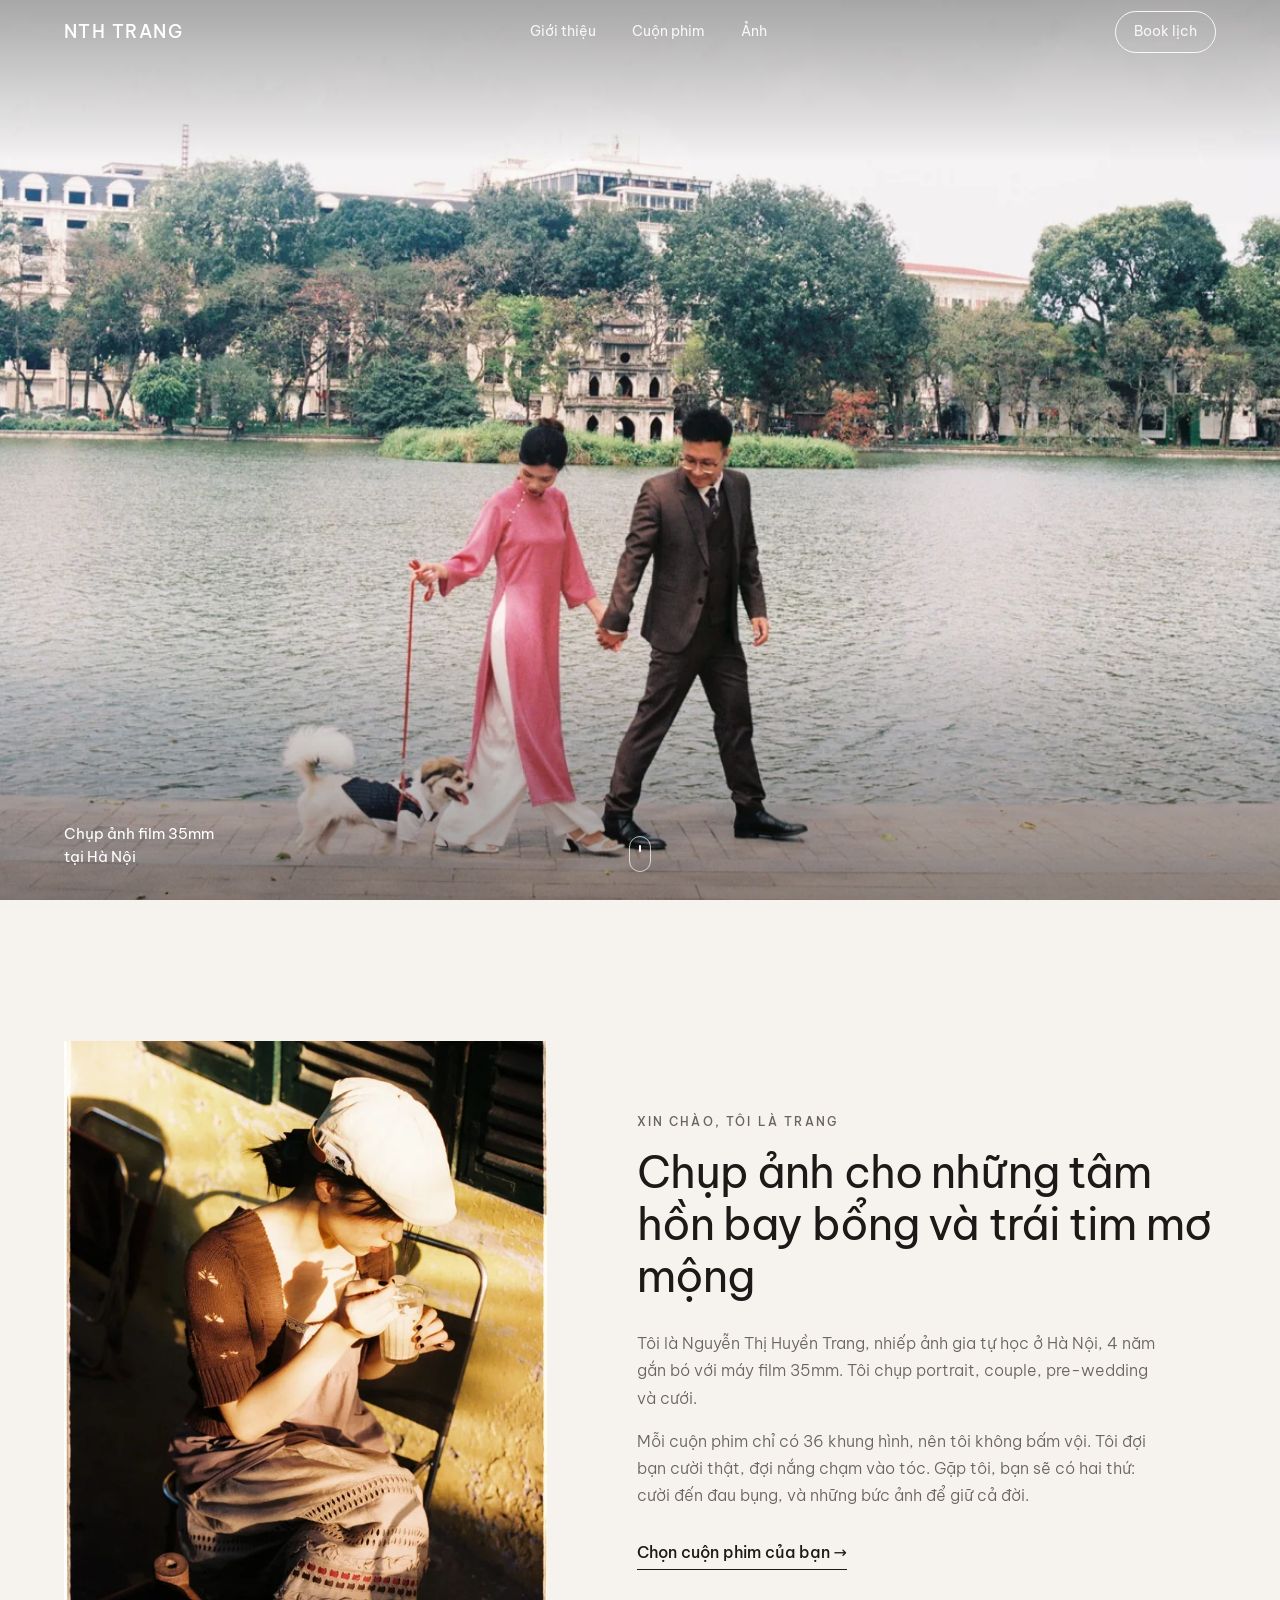
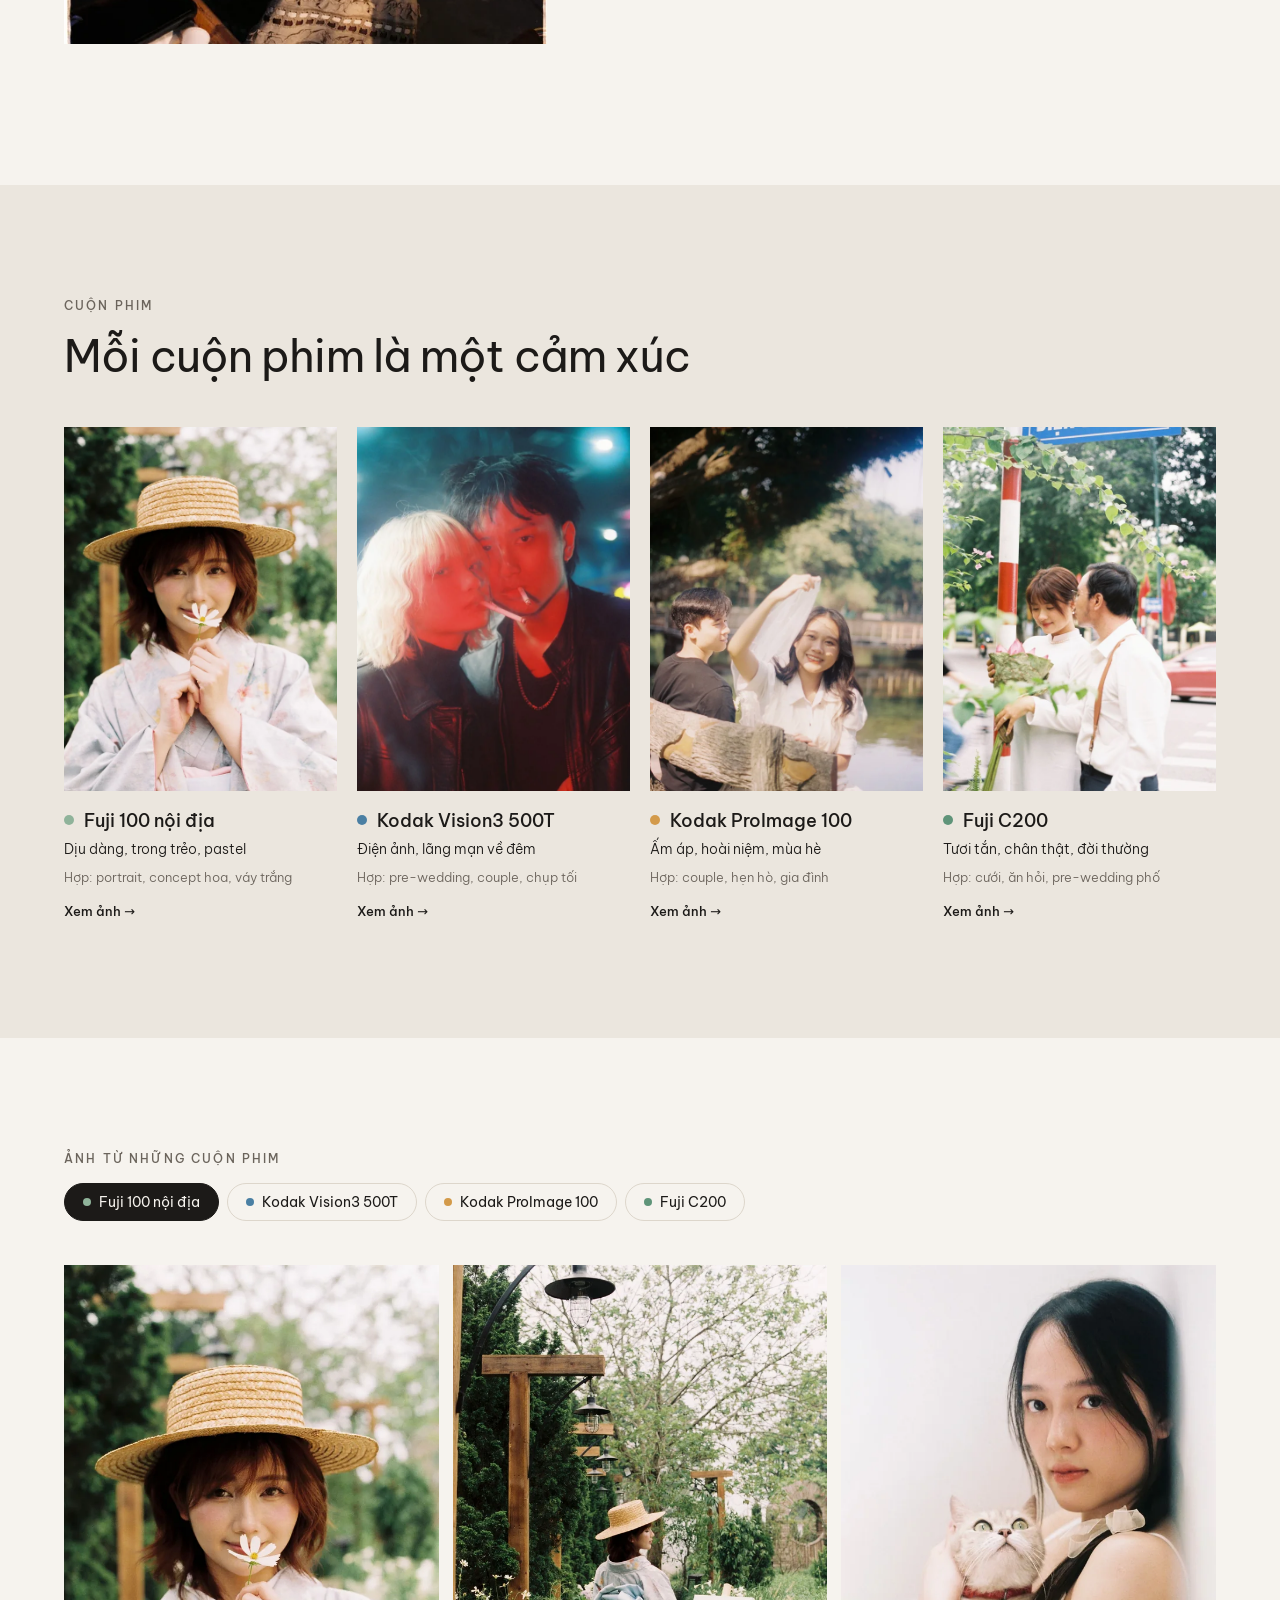
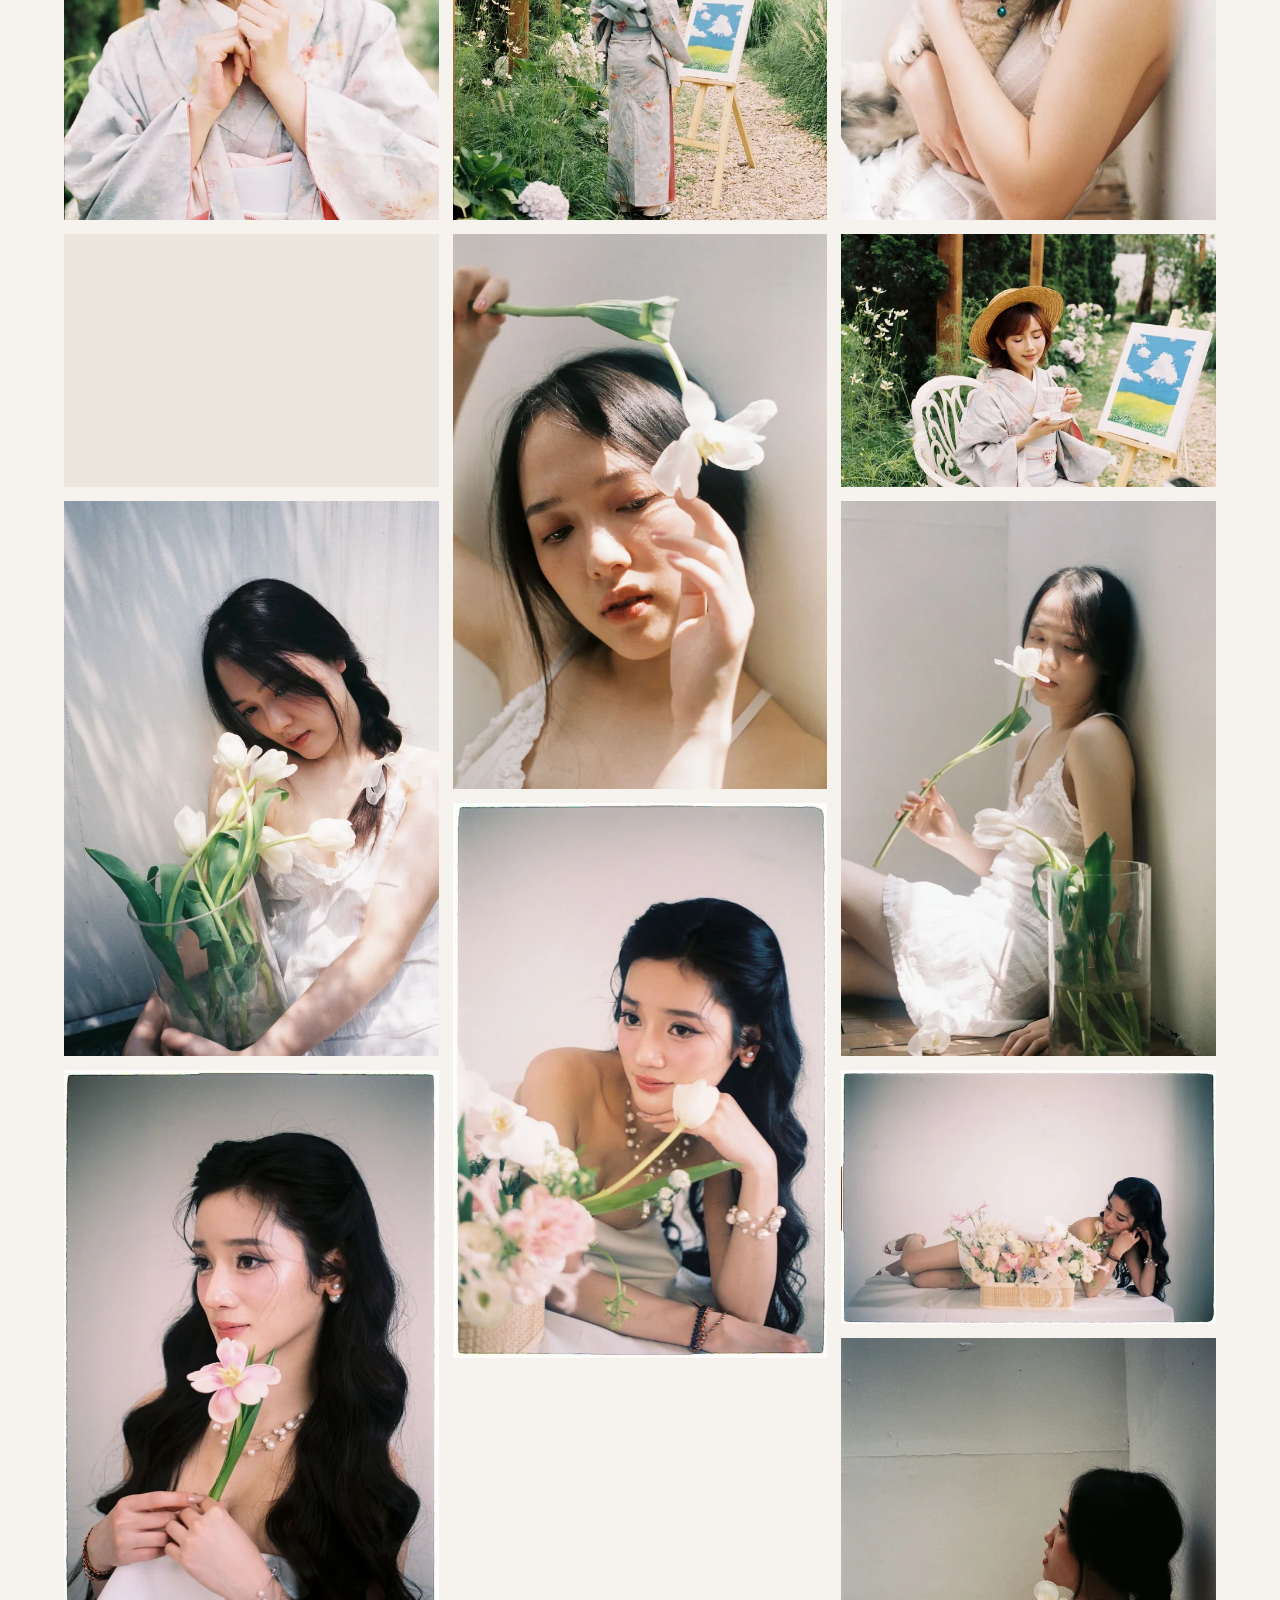
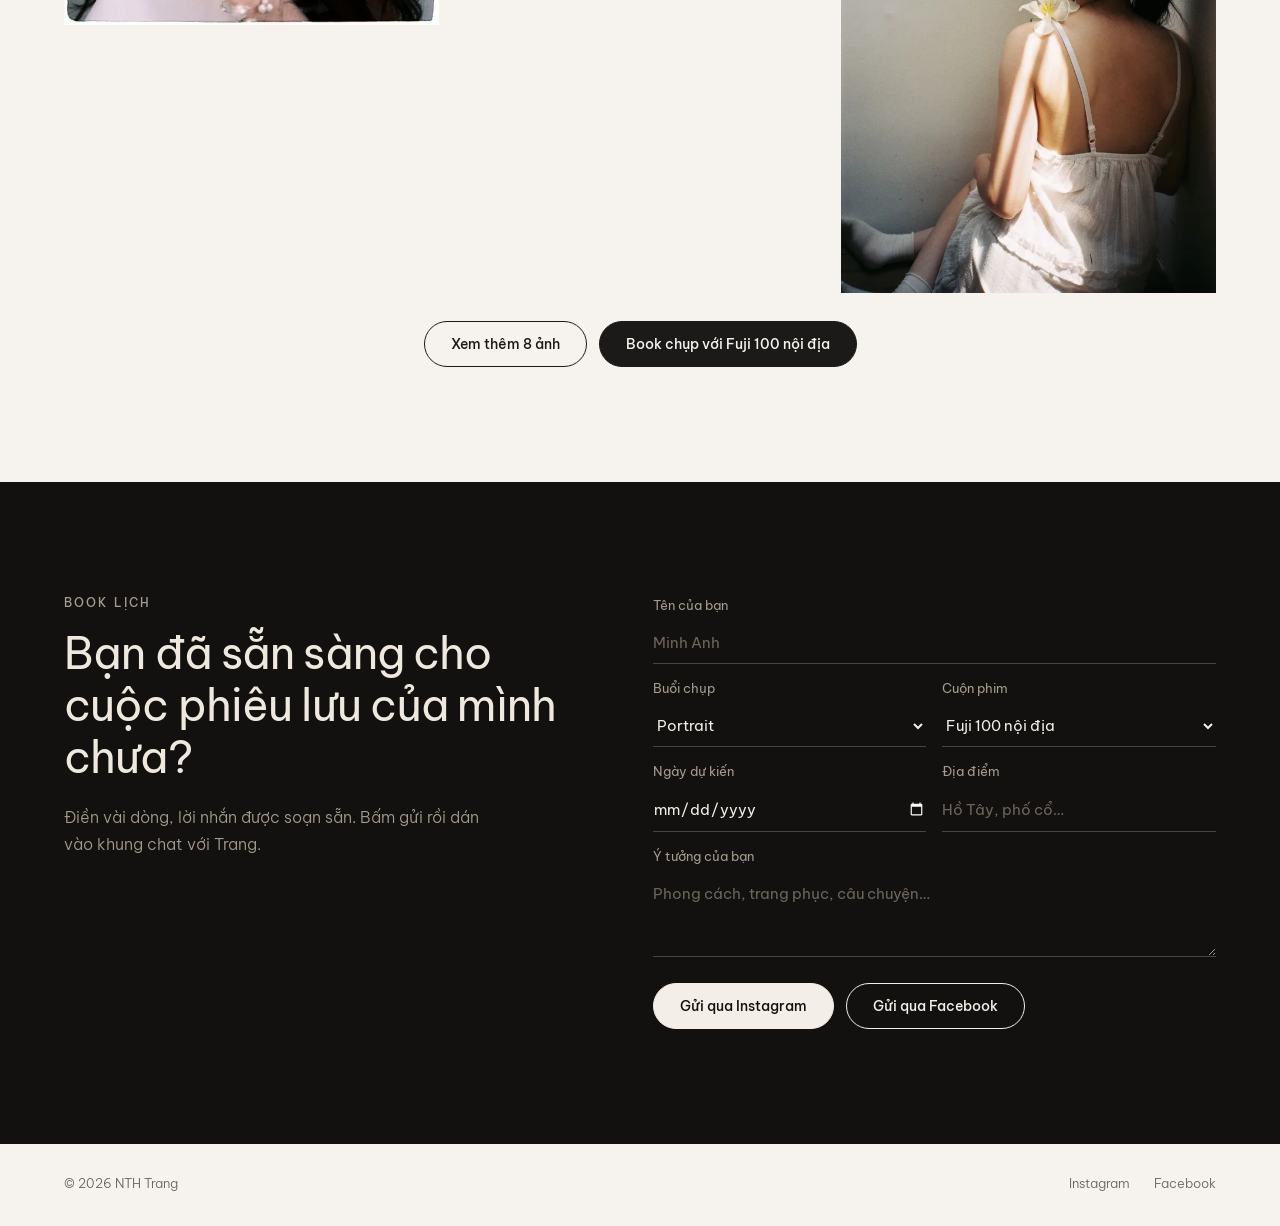
==== commit 925110f1: "Làm lại bố cục: ảnh mở đầu toàn màn, giới thiệu, cuộn phim, ảnh theo phim; font không chân Co-Author" ====
--- a/index.html
+++ b/index.html
@@ -10,219 +10,110 @@
 <meta property="og:image" content="img/84AKjal_0000644-1280.webp">
 <link rel="preconnect" href="https://fonts.googleapis.com">
 <link rel="preconnect" href="https://fonts.gstatic.com" crossorigin>
-<link href="https://fonts.googleapis.com/css2?family=Be+Vietnam+Pro:wght@300;400;500;600&family=Cormorant+Garamond:ital,wght@0,400;0,500;0,600;1,400;1,500&family=IBM+Plex+Mono:wght@400;500&display=swap" rel="stylesheet">
-<link rel="preload" as="image" href="img/84AKjal_0000644-2048.webp" media="(min-width: 761px)">
+<link href="https://fonts.googleapis.com/css2?family=Be+Vietnam+Pro:wght@300;400;500;600&display=swap" rel="stylesheet">
 <link rel="stylesheet" href="styles.css">
 </head>
 <body>
 
-<a class="skip" href="#films">Bỏ qua, tới phần chọn phim</a>
-
 <header class="nav" id="nav">
-  <a class="brand" href="#top" aria-label="NTH Trang — về đầu trang">NTH Trang</a>
+  <a class="brand" href="#top">NTH Trang</a>
   <nav aria-label="Điều hướng chính">
+    <a href="#about">Giới thiệu</a>
     <a href="#films">Cuộn phim</a>
-    <a href="#stories">Câu chuyện</a>
-    <a href="#sessions">Buổi chụp</a>
-    <a href="#about">Về Trang</a>
+    <a href="#gallery">Ảnh</a>
   </nav>
-  <a class="btn btn-small" href="#book">Book lịch</a>
+  <a class="nav-book" href="#book">Book lịch</a>
 </header>
 
 <main id="top">
 
-  <!-- HERO -->
-  <section class="hero">
-    <div class="hero-text">
-      <p class="eyebrow">Film 35mm · Hà Nội</p>
-      <h1>Chụp ảnh cho những tâm hồn <em>bay bổng</em> và trái tim mơ mộng</h1>
-      <p class="hero-intro">Tôi là Trang. Tôi chụp portrait, couple và cưới bằng máy film — để mỗi bộ ảnh mang đúng màu cảm xúc của bạn.</p>
-      <div class="hero-cta">
-        <a class="btn" href="#films">Chọn cuộn phim của bạn</a>
-        <a class="link-dark" href="#book">Book lịch ngay →</a>
-      </div>
+  <!-- 1. ẢNH MỞ ĐẦU -->
+  <section class="hero" aria-label="Ảnh nổi bật">
+    <div class="slides" id="slides"></div>
+    <div class="hero-foot">
+      <p class="hero-line">Chụp ảnh film 35mm<br>tại Hà Nội</p>
+      <p class="hero-film" id="heroFilm"></p>
     </div>
-    <div class="hero-photo">
-      <picture>
-        <source media="(max-width: 760px)" srcset="img/bkMOlE8_0000041-1280.webp">
-        <img src="img/84AKjal_0000644-2048.webp" alt="Cặp đôi dắt cún đi dạo bên hồ Hoàn Kiếm, chụp trên film" fetchpriority="high">
-      </picture>
-      <p class="hero-edge" aria-hidden="true">KODAK ▸ 24 ▸ 24A ▸ NTH TRANG ▸ 25</p>
+    <a class="scroll-cue" href="#about" aria-label="Cuộn xuống"><span></span></a>
+  </section>
+
+  <!-- 2. GIỚI THIỆU -->
+  <section class="about" id="about">
+    <figure class="about-photo">
+      <img data-photo="M594a6p_00000411" alt="Trang trong một buổi chiều nắng, chụp trên film" sizes="(max-width: 760px) 100vw, 42vw">
+    </figure>
+    <div class="about-text">
+      <p class="label">Xin chào, tôi là Trang</p>
+      <h2>Chụp ảnh cho những tâm hồn bay bổng và trái tim mơ mộng</h2>
+      <p>Tôi là Nguyễn Thị Huyền Trang, nhiếp ảnh gia tự học ở Hà Nội, 4 năm gắn bó với máy film 35mm. Tôi chụp portrait, couple, pre-wedding và cưới.</p>
+      <p>Mỗi cuộn phim chỉ có 36 khung hình, nên tôi không bấm vội. Tôi đợi bạn cười thật, đợi nắng chạm vào tóc. Gặp tôi, bạn sẽ có hai thứ: cười đến đau bụng, và những bức ảnh để giữ cả đời.</p>
+      <a class="text-link" href="#films">Chọn cuộn phim của bạn →</a>
     </div>
   </section>
 
-  <!-- MANIFESTO -->
-  <section class="manifesto reveal">
-    <p class="lead">Mỗi cuộn phim chỉ có 36 khung hình. Vì vậy tôi không bấm vội — tôi đợi bạn cười thật, đợi nắng chạm vào tóc, đợi cái nhìn mà chỉ hai người hiểu.</p>
-    <ul class="feelings">
-      <li><span>01</span>Nhẹ nhàng như đang trò chuyện, không gồng tạo dáng</li>
-      <li><span>02</span>Màu phim thật — hạt, quầng sáng và những vệt nắng không thể làm giả</li>
-      <li><span>03</span>Hứa với bạn hai điều: cười đến đau bụng, và những bức ảnh để giữ cả đời</li>
-    </ul>
+  <!-- 3. CUỘN PHIM -->
+  <section class="films" id="films">
+    <div class="head">
+      <p class="label">Cuộn phim</p>
+      <h2>Mỗi cuộn phim là một cảm xúc</h2>
+    </div>
+    <div class="film-grid" id="filmGrid"></div>
   </section>
 
-  <!-- FILM CHOOSER -->
-  <section class="films" id="films">
-    <div class="section-head reveal">
-      <p class="eyebrow">Bước 1 · Chọn cuộn phim</p>
-      <h2>Mỗi cuộn phim là một cảm xúc</h2>
-      <p class="sub">Chưa biết chọn gì? Hãy bắt đầu từ cảm giác bạn muốn có khi mở lại bộ ảnh sau nhiều năm.</p>
+  <!-- 4. ẢNH TỪ CÁC CUỘN PHIM -->
+  <section class="gallery-sec" id="gallery">
+    <div class="head">
+      <p class="label">Ảnh từ những cuộn phim</p>
+      <div class="tabs" role="tablist" aria-label="Chọn cuộn phim" id="tabs"></div>
     </div>
-
-    <div class="mood reveal" role="group" aria-label="Chọn theo cảm giác">
-      <p class="mood-q">Khi nhìn lại, tôi muốn thấy…</p>
-      <div class="mood-options" id="moodOptions"></div>
-    </div>
-
-    <div class="film-tabs reveal" role="tablist" aria-label="Các cuộn phim" id="filmTabs"></div>
-    <div id="filmPanel" class="film-panel" role="tabpanel" aria-live="polite"></div>
-  </section>
-
-  <!-- COMPARE -->
-  <section class="compare reveal" aria-labelledby="compareTitle">
-    <h3 id="compareTitle">So sánh nhanh</h3>
-    <div class="table-wrap">
-      <table id="compareTable"></table>
-    </div>
-  </section>
-
-  <!-- STORIES -->
-  <section class="stories" id="stories">
-    <div class="section-head reveal">
-      <p class="eyebrow">Câu chuyện</p>
-      <h2>Những ngày tôi được tin tưởng</h2>
-      <p class="sub">Cho dù trên núi cao, bên hồ hay giữa phố cổ — bạn xứng đáng được lưu giữ theo cách của mình.</p>
-    </div>
-    <div class="story-list" id="storyList"></div>
-  </section>
-
-  <!-- SESSIONS -->
-  <section class="sessions" id="sessions">
-    <div class="section-head reveal">
-      <p class="eyebrow">Bước 2 · Chọn buổi chụp</p>
-      <h2>Bạn muốn kể câu chuyện nào?</h2>
-    </div>
-    <div class="session-grid" id="sessionGrid"></div>
-  </section>
-
-  <!-- ABOUT -->
-  <section class="about" id="about">
-    <figure class="about-photo reveal">
-      <img data-photo="M594a6p_00000411" alt="Một khoảnh khắc nắng chiều, chụp trên film" sizes="(max-width: 760px) 100vw, 40vw">
-    </figure>
-    <div class="about-text reveal">
-      <p class="eyebrow">Xin chào, tôi là Trang</p>
-      <h2>Để tôi kể bạn nghe chuyện của tôi, trước khi bạn kể chuyện của mình</h2>
-      <p>Tôi là Nguyễn Thị Huyền Trang — một nhiếp ảnh gia tự học, mê đi bộ đường dài, đang sống và làm việc ở Hà Nội. Bốn năm nay tôi gắn bó với film: thích ngắm nhìn thước film 35mm, yêu những cảm xúc mơ mộng.</p>
-      <p>Tôi cầu toàn và kỹ tính với từng khung hình, vì mỗi tấm ảnh trao đi phải là điều chỉn chu nhất. Nhưng khi đứng trước máy, tôi là người khá bay bổng: thích những câu chuyện ngẫu nhiên về cuộc sống, du lịch và nghệ thuật.</p>
-      <blockquote>“Hãy để tôi được đồng hành và viết lại câu chuyện của bạn.”</blockquote>
-      <div class="about-strip">
-        <img data-photo="ervp0M0_0000632" alt="Cô gái áo khoác be giữa khu chợ" sizes="20vw">
-        <img data-photo="GJaVVoR_000017" alt="Bóng người cầm máy trước hồ lúc hoàng hôn" sizes="20vw">
-        <img data-photo="ervp0M0_IMG_6791" alt="Hoa giấy và nắng chiều" sizes="20vw">
-      </div>
-    </div>
-  </section>
-
-  <!-- PROCESS -->
-  <section class="process reveal" aria-labelledby="processTitle">
-    <h2 id="processTitle" class="small-title">Từ lời nhắn đầu tiên tới cuộn phim trong tay bạn</h2>
-    <ol>
-      <li><b>Nhắn cho Trang</b><span>Kể về bạn, cuộn phim bạn thích và ngày dự định.</span></li>
-      <li><b>Lên ý tưởng</b><span>Cùng chọn địa điểm, trang phục và khung giờ có ánh sáng hợp với cuộn phim.</span></li>
-      <li><b>Ngày chụp</b><span>Thoải mái, nhiều tiếng cười. Bạn chỉ cần là chính mình.</span></li>
-      <li><b>Tráng &amp; scan</b><span>Phim được tráng, scan và chỉnh màu cẩn thận trước khi gửi tới bạn.</span></li>
-    </ol>
-  </section>
-
-  <!-- FAQ -->
-  <section class="faq reveal" aria-labelledby="faqTitle">
-    <h2 id="faqTitle" class="small-title">Lần đầu chụp film?</h2>
-    <details>
-      <summary>Chụp film có xem lại ảnh ngay được không?</summary>
-      <p>Không — và đó là điều thú vị nhất. Ảnh chỉ hiện ra sau khi tráng phim, nên buổi chụp không bị ngắt quãng bởi màn hình. Bạn sẽ ở trọn trong khoảnh khắc.</p>
-    </details>
-    <details>
-      <summary>Tôi không biết tạo dáng thì sao?</summary>
-      <p>Phần lớn khách hàng của Trang đều vậy. Trang sẽ gợi ý từng chút một, trò chuyện và để bạn tự nhiên — những khung hình đẹp nhất thường đến khi bạn quên mất có máy ảnh.</p>
-    </details>
-    <details>
-      <summary>Chụp buổi tối hay trong nhà tối được không?</summary>
-      <p>Được, hãy chọn Kodak Vision3 500T — cuộn phim điện ảnh sinh ra cho ánh đèn và trời chiều tối. Các cuộn ISO 100 hợp với ánh sáng ban ngày hơn.</p>
-    </details>
-    <details>
-      <summary>Có thể chụp nhiều loại phim trong một buổi không?</summary>
-      <p>Có thể kết hợp, ví dụ ProImage 100 lúc chiều và 500T khi lên đèn. Nhắn Trang để cùng lên kế hoạch nhé.</p>
-    </details>
+    <div class="gallery" id="galleryGrid" role="tabpanel"></div>
+    <div class="gallery-actions" id="galleryActions"></div>
   </section>
 
   <!-- BOOK -->
   <section class="book" id="book">
-    <div class="book-bg"><img data-photo="LpL6Q8k_0000212" alt="" sizes="100vw"></div>
-    <div class="book-card reveal">
-      <p class="eyebrow">Bước 3 · Book lịch</p>
-      <h2>Bạn đã sẵn sàng cho cuộc phiêu lưu của mình chưa?</h2>
-      <p class="sub">Điền vài dòng, lời nhắn sẽ được soạn sẵn. Bạn chỉ cần gửi cho Trang qua Instagram hoặc Facebook.</p>
+    <div class="book-inner">
+      <div class="book-intro">
+        <p class="label">Book lịch</p>
+        <h2>Bạn đã sẵn sàng cho cuộc phiêu lưu của mình chưa?</h2>
+        <p>Điền vài dòng, lời nhắn được soạn sẵn. Bấm gửi rồi dán vào khung chat với Trang.</p>
+      </div>
       <form id="bookForm" novalidate>
-        <label>Tên của bạn
-          <input name="name" autocomplete="name" placeholder="VD: Minh Anh" required>
-        </label>
+        <label>Tên của bạn<input name="name" autocomplete="name" placeholder="Minh Anh"></label>
         <div class="row">
-          <label>Buổi chụp
-            <select name="session" id="sessionSelect"></select>
-          </label>
-          <label>Cuộn phim
-            <select name="film" id="filmSelect"></select>
-          </label>
+          <label>Buổi chụp<select name="session" id="sessionSelect"></select></label>
+          <label>Cuộn phim<select name="film" id="filmSelect"></select></label>
         </div>
         <div class="row">
-          <label>Ngày dự kiến
-            <input type="date" name="date">
-          </label>
-          <label>Địa điểm mong muốn
-            <input name="place" placeholder="VD: Hồ Tây, phố cổ…">
-          </label>
+          <label>Ngày dự kiến<input type="date" name="date"></label>
+          <label>Địa điểm<input name="place" placeholder="Hồ Tây, phố cổ…"></label>
         </div>
-        <label>Đôi lời về bạn / ý tưởng
-          <textarea name="note" rows="3" placeholder="Phong cách, trang phục, câu chuyện của hai bạn…"></textarea>
-        </label>
-        <div class="preview" aria-live="polite">
-          <span class="preview-label">Lời nhắn sẽ gửi</span>
-          <p id="msgPreview"></p>
-        </div>
+        <label>Ý tưởng của bạn<textarea name="note" rows="3" placeholder="Phong cách, trang phục, câu chuyện…"></textarea></label>
         <div class="send">
           <button type="button" class="btn" data-send="ig">Gửi qua Instagram</button>
-          <button type="button" class="btn btn-ghost" data-send="fb">Gửi qua Facebook</button>
+          <button type="button" class="btn btn-line" data-send="fb">Gửi qua Facebook</button>
         </div>
-        <p class="hint">Bấm gửi: lời nhắn được chép sẵn, chỉ cần dán vào khung chat.</p>
       </form>
     </div>
   </section>
 </main>
 
 <footer class="footer">
-  <p class="brand">NTH Trang</p>
-  <p>Nhiếp ảnh film 35mm · Hà Nội</p>
-  <p class="social">
-    <a href="https://www.instagram.com/chengchupfilm/" target="_blank" rel="noopener">Instagram @chengchupfilm</a>
+  <span>© 2026 NTH Trang</span>
+  <span class="social">
+    <a href="https://www.instagram.com/chengchupfilm/" target="_blank" rel="noopener">Instagram</a>
     <a href="https://www.facebook.com/thanh.nguyenvanthanh.9615/" target="_blank" rel="noopener">Facebook</a>
-  </p>
-  <p class="copy">© 2026 Nguyễn Thị Huyền Trang</p>
+  </span>
 </footer>
 
-<a class="mobile-cta btn" href="#book">Book lịch chụp</a>
+<a class="mobile-cta" href="#book">Book lịch chụp</a>
 
-<!-- LIGHTBOX -->
 <div class="lightbox" id="lightbox" role="dialog" aria-modal="true" aria-label="Xem ảnh cỡ lớn" hidden>
   <button class="lb-close" aria-label="Đóng (Esc)">×</button>
   <button class="lb-prev" aria-label="Ảnh trước">‹</button>
-  <figure>
-    <img id="lbImg" alt="">
-    <figcaption id="lbCap"></figcaption>
-  </figure>
+  <figure><img id="lbImg" alt=""><figcaption id="lbCap"></figcaption></figure>
   <button class="lb-next" aria-label="Ảnh sau">›</button>
 </div>
-
 <div class="toast" id="toast" role="status" hidden></div>
 
 <script src="photos.js"></script>
--- a/styles.css
+++ b/styles.css
@@ -1,293 +1,168 @@
 :root{
-  --paper:#f5f0e8;
-  --paper-2:#ece4d8;
-  --ink:#1f1b17;
-  --ink-2:#5a5148;
-  --line:#d8cdbd;
-  --accent:#b8542b;         /* màu chữ in trên mép phim */
-  --dark:#141210;
-  --serif:"Cormorant Garamond", Georgia, serif;
-  --sans:"Be Vietnam Pro", system-ui, sans-serif;
-  --mono:"IBM Plex Mono", ui-monospace, monospace;
+  --bg:#f6f3ee;
+  --bg-2:#ebe6de;
+  --ink:#1c1a18;
+  --ink-2:#6b645c;
+  --line:#ddd6cb;
+  --dark:#121110;
+  --font:"Be Vietnam Pro", system-ui, -apple-system, "Segoe UI", sans-serif;
   --pad:clamp(20px, 5vw, 72px);
-  --max:1240px;
-  --film:#b8542b;
+  --max:1280px;
 }
 [hidden]{display:none!important}
 *{box-sizing:border-box}
-html{scroll-behavior:smooth;scroll-padding-top:72px;overflow-x:clip}
-body{
-  margin:0;background:var(--paper);color:var(--ink);
-  font:300 16px/1.75 var(--sans);
-  -webkit-font-smoothing:antialiased;
-  /* hạt film rất nhẹ cho nền giấy, không phủ lên ảnh */
-  background-image:url("data:image/svg+xml,%3Csvg xmlns='http://www.w3.org/2000/svg' width='160' height='160'%3E%3Cfilter id='n'%3E%3CfeTurbulence type='fractalNoise' baseFrequency='.9' numOctaves='2' stitchTiles='stitch'/%3E%3CfeColorMatrix values='0 0 0 0 0 0 0 0 0 0 0 0 0 0 0 0 0 0 .06 0'/%3E%3C/filter%3E%3Crect width='100%25' height='100%25' filter='url(%23n)'/%3E%3C/svg%3E");
-}
+html{scroll-behavior:smooth;scroll-padding-top:64px;overflow-x:clip}
+body{margin:0;background:var(--bg);color:var(--ink);font:300 16px/1.7 var(--font);-webkit-font-smoothing:antialiased}
 img{display:block;max-width:100%;height:auto}
 a{color:inherit}
-h1,h2,h3{font-family:var(--serif);font-weight:500;line-height:1.12;margin:0;letter-spacing:-.01em}
-h2{font-size:clamp(34px,4.6vw,58px)}
-.eyebrow{font:500 11px/1 var(--mono);letter-spacing:.22em;text-transform:uppercase;color:var(--accent);margin:0 0 18px}
-.sub{color:var(--ink-2);max-width:560px;margin:18px 0 0}
-.small-title{font-size:clamp(28px,3.4vw,40px);margin-bottom:32px}
-.skip{position:absolute;left:-999px;top:8px;background:var(--ink);color:#fff;padding:8px 14px;z-index:100}
-.skip:focus{left:8px}
-:focus-visible{outline:2px solid var(--accent);outline-offset:3px}
+h2{font:400 clamp(28px,3.4vw,46px)/1.2 var(--font);letter-spacing:-.02em;margin:0}
+p{margin:0 0 1em}
+.label{font:500 12px/1 var(--font);letter-spacing:.18em;text-transform:uppercase;color:var(--ink-2);margin:0 0 18px}
+:focus-visible{outline:2px solid currentColor;outline-offset:3px}
 
-/* Buttons */
 .btn{
-  display:inline-flex;align-items:center;justify-content:center;gap:8px;
-  font:500 14px/1 var(--sans);letter-spacing:.02em;text-decoration:none;
-  background:var(--ink);color:var(--paper);border:1px solid var(--ink);
-  padding:15px 26px;border-radius:999px;cursor:pointer;transition:transform .2s, background .2s, color .2s;
+  display:inline-flex;align-items:center;justify-content:center;
+  font:500 14px/1 var(--font);text-decoration:none;cursor:pointer;
+  background:var(--ink);color:var(--bg);border:1px solid var(--ink);
+  padding:15px 26px;border-radius:999px;transition:opacity .2s
 }
-.btn:hover{transform:translateY(-1px);background:var(--accent);border-color:var(--accent)}
-.btn-ghost{background:transparent;color:var(--ink)}
-.btn-ghost:hover{color:#fff}
-.btn-small{padding:10px 18px;font-size:13px}
+.btn:hover{opacity:.82}
+.btn-line{background:transparent;color:var(--ink)}
+.text-link{font-weight:500;text-decoration:none;border-bottom:1px solid currentColor;padding-bottom:2px}
 
-/* Nav */
+/* ---------- Nav ---------- */
 .nav{
-  position:fixed;inset:0 0 auto 0;z-index:50;height:64px;
+  position:fixed;inset:0 0 auto;z-index:50;height:64px;padding:0 var(--pad);
   display:flex;align-items:center;justify-content:space-between;gap:24px;
-  padding:0 var(--pad);color:var(--ink);transition:background .35s,color .35s,box-shadow .35s;
+  color:#fff;transition:background .35s,color .35s
 }
-.nav .brand{font:500 24px/1 var(--serif);text-decoration:none;letter-spacing:.02em}
-.nav nav{display:flex;gap:32px}
-.nav nav a{font-size:14px;text-decoration:none;opacity:.88}
-.nav nav a:hover{opacity:1;text-decoration:underline;text-underline-offset:6px}
-.nav.solid{background:rgba(245,240,232,.94);color:var(--ink);box-shadow:0 1px 0 var(--line);backdrop-filter:blur(10px)}
+.nav .brand{font:500 18px/1 var(--font);letter-spacing:.08em;text-transform:uppercase;text-decoration:none}
+.nav nav{display:flex;gap:36px}
+.nav nav a,.nav-book{font-size:14px;font-weight:400;text-decoration:none;opacity:.9}
+.nav nav a:hover,.nav-book:hover{opacity:1}
+.nav-book{border:1px solid currentColor;border-radius:999px;padding:8px 18px}
+.nav.solid{background:rgba(246,243,238,.95);color:var(--ink);backdrop-filter:blur(10px);box-shadow:0 1px 0 var(--line)}
 
-/* Hero: chữ trên nền giấy, ảnh không bị che */
-.hero{position:relative;height:100svh;min-height:600px;display:grid;grid-template-columns:minmax(400px,5fr) 7fr;background:var(--paper)}
-.hero-photo{position:relative;overflow:hidden;background:var(--paper-2);margin:76px var(--pad) 28px 0;border-radius:2px}
-.hero-photo img{position:absolute;inset:0;width:100%;height:100%;object-fit:cover;object-position:42% 50%;transform:scale(1.03);animation:heroIn 2s ease-out both}
-@keyframes heroIn{from{opacity:0;transform:scale(1.08)}to{opacity:1;transform:scale(1.03)}}
-.hero-text{align-self:end;padding:0 clamp(24px,4vw,64px) clamp(48px,9vh,96px) var(--pad)}
-.hero h1{font-size:clamp(40px,4.6vw,72px);font-weight:400}
-.hero h1 em{font-style:italic;color:var(--accent)}
-.hero-intro{color:var(--ink-2);max-width:420px;margin:22px 0 0}
-.hero-cta{display:flex;align-items:center;gap:26px;margin-top:34px;flex-wrap:wrap}
-.link-dark{text-decoration:none;font-size:15px;border-bottom:1px solid var(--line);padding-bottom:3px}
-.link-dark:hover{border-color:var(--ink)}
-.hero-edge{position:absolute;right:calc(var(--pad) + 14px);bottom:42px;z-index:2;margin:0;font:500 10px/1 var(--mono);letter-spacing:.3em;color:#f3b07e;text-shadow:0 0 6px rgba(0,0,0,.35)}
+/* ---------- 1. Hero: ảnh phủ kín, gần như không chữ ---------- */
+.hero{position:relative;height:100svh;min-height:520px;overflow:hidden;background:var(--dark);color:#fff}
+.slides,.slide{position:absolute;inset:0}
+.slide{opacity:0;transition:opacity 1.6s ease}
+.slide.on{opacity:1}
+.slide img{width:100%;height:100%;object-fit:cover;transform:scale(1.06)}
+.slide.on img{animation:drift 9s ease-out both}
+@keyframes drift{from{transform:scale(1.12)}to{transform:scale(1.05)}}
+.hero::after{content:"";position:absolute;inset:0;pointer-events:none;
+  background:linear-gradient(180deg,rgba(0,0,0,.32) 0,rgba(0,0,0,0) 18%,rgba(0,0,0,0) 70%,rgba(0,0,0,.42) 100%)}
+.hero-foot{position:absolute;left:var(--pad);right:var(--pad);bottom:32px;z-index:2;display:flex;justify-content:space-between;align-items:flex-end;gap:20px}
+.hero-line{font:400 15px/1.5 var(--font);margin:0}
+.hero-film{font:400 12px/1 var(--font);letter-spacing:.16em;text-transform:uppercase;opacity:.85;margin:0;transition:opacity .6s}
+.scroll-cue{position:absolute;left:50%;bottom:28px;z-index:2;width:22px;height:36px;margin-left:-11px;border:1px solid rgba(255,255,255,.7);border-radius:12px}
+.scroll-cue span{position:absolute;left:50%;top:8px;width:2px;height:7px;margin-left:-1px;background:#fff;border-radius:1px;animation:cue 1.8s infinite}
+@keyframes cue{0%{opacity:0;transform:translateY(0)}40%{opacity:1}100%{opacity:0;transform:translateY(10px)}}
 
-/* Manifesto */
-.manifesto{max-width:var(--max);margin:0 auto;padding:clamp(80px,12vw,160px) var(--pad);display:grid;grid-template-columns:1.25fr 1fr;gap:clamp(32px,6vw,96px);align-items:end}
-.lead{font:400 clamp(26px,3vw,38px)/1.35 var(--serif);margin:0}
-.feelings{list-style:none;margin:0;padding:0;border-top:1px solid var(--line)}
-.feelings li{display:flex;gap:20px;padding:18px 0;border-bottom:1px solid var(--line);color:var(--ink-2)}
-.feelings span{font:500 11px/2.3 var(--mono);color:var(--accent)}
+/* ---------- 2. Giới thiệu ---------- */
+.about{max-width:var(--max);margin:0 auto;padding:clamp(80px,11vw,150px) var(--pad);display:grid;grid-template-columns:minmax(0,5fr) minmax(0,6fr);gap:clamp(32px,7vw,110px);align-items:center}
+.about-photo{margin:0}
+.about-photo img{width:100%;aspect-ratio:4/5;object-fit:cover;cursor:zoom-in}
+.about-text h2{margin-bottom:28px}
+.about-text p{color:var(--ink-2);max-width:520px}
+.about-text .text-link{display:inline-block;margin-top:14px}
 
-/* Sections */
-.section-head{max-width:var(--max);margin:0 auto 48px;padding:0 var(--pad)}
-.films,.stories,.sessions{padding:clamp(48px,8vw,110px) 0}
+/* ---------- Tiêu đề mục ---------- */
+.head{max-width:var(--max);margin:0 auto 44px;padding:0 var(--pad)}
 
-/* Mood picker */
-.mood{max-width:var(--max);margin:0 auto 28px;padding:0 var(--pad)}
-.mood-q{font:italic 400 22px/1.3 var(--serif);margin:0 0 14px}
-.mood-options{display:flex;flex-wrap:wrap;gap:10px}
-.mood-options button{
-  font:400 14px/1 var(--sans);padding:12px 18px;border-radius:999px;cursor:pointer;
-  border:1px solid var(--line);background:transparent;color:var(--ink);transition:.2s
-}
-.mood-options button:hover{border-color:var(--ink)}
-.mood-options button[aria-pressed="true"]{background:var(--ink);color:var(--paper);border-color:var(--ink)}
+/* ---------- 3. Cuộn phim ---------- */
+.films{padding:clamp(70px,9vw,120px) 0;background:var(--bg-2)}
+.film-grid{max-width:var(--max);margin:0 auto;padding:0 var(--pad);display:grid;grid-template-columns:repeat(4,minmax(0,1fr));gap:20px}
+.film{display:flex;flex-direction:column;text-align:left;background:none;border:0;padding:0;font:inherit;color:inherit;cursor:pointer}
+.film-img{overflow:hidden;aspect-ratio:3/4;background:var(--line)}
+.film-img img{width:100%;height:100%;object-fit:cover;transform:scale(1.03);transition:transform .8s ease}
+.film:hover .film-img img{transform:scale(1.08)}
+.film-name{display:flex;align-items:center;gap:10px;font:500 18px/1.3 var(--font);margin:18px 0 6px}
+.film-name i{width:10px;height:10px;border-radius:50%;background:var(--c);flex:none}
+.film-mood{font-size:14px;color:var(--ink);margin:0 0 4px}
+.film-best{font-size:13px;color:var(--ink-2);margin:0 0 12px}
+.film-more{font-size:13px;font-weight:500;margin-top:auto;border-bottom:1px solid transparent;align-self:flex-start;transition:border-color .2s}
+.film:hover .film-more{border-color:currentColor}
 
-/* Film tabs: trông như các hộp phim */
-.film-tabs{max-width:var(--max);margin:0 auto;padding:0 var(--pad);display:grid;grid-template-columns:repeat(4,1fr);gap:14px}
-.film-tab{
-  position:relative;text-align:left;cursor:pointer;border:1px solid var(--line);background:var(--paper);
-  padding:0;border-radius:6px;overflow:hidden;color:var(--ink);font:inherit;transition:border-color .2s, transform .2s, box-shadow .2s;
-}
-.film-tab:hover{transform:translateY(-2px);box-shadow:0 10px 30px -18px rgba(0,0,0,.4)}
-.film-tab .ft-img{display:block;aspect-ratio:4/5;overflow:hidden;background:var(--paper-2)}
-.film-tab .ft-img img{width:100%;height:100%;object-fit:cover;transition:transform .6s}
-.film-tab:hover .ft-img img{transform:scale(1.04)}
-.film-tab .ft-body{display:block;padding:14px 16px 16px;border-top:4px solid var(--c)}
-.film-tab .ft-name{display:block;font:500 21px/1.15 var(--serif)}
-.film-tab .ft-mood{display:block;font-size:13px;color:var(--ink-2);margin-top:4px}
-.film-tab[aria-selected="true"]{border-color:var(--ink);box-shadow:0 0 0 1px var(--ink)}
-.film-tab[aria-selected="true"]::after{
-  content:"Đang xem";position:absolute;top:10px;left:10px;font:500 10px/1 var(--mono);letter-spacing:.14em;text-transform:uppercase;
-  background:var(--paper);color:var(--ink);padding:6px 8px;border-radius:3px
-}
-.film-tab.suggested::before{
-  content:"Hợp với bạn";position:absolute;top:10px;right:10px;z-index:2;font:500 10px/1 var(--mono);letter-spacing:.14em;text-transform:uppercase;
-  background:var(--accent);color:#fff;padding:6px 8px;border-radius:3px
-}
-
-/* Film panel */
-.film-panel{max-width:var(--max);margin:44px auto 0;padding:0 var(--pad)}
-.fp-head{display:grid;grid-template-columns:minmax(0,1fr) minmax(0,1fr);gap:clamp(24px,5vw,80px);align-items:start;padding-bottom:36px}
-.fp-edge{font:500 11px/1 var(--mono);letter-spacing:.28em;color:var(--c);margin:0 0 14px;white-space:nowrap;overflow:hidden}
-.fp-head h3{font-size:clamp(36px,4.4vw,56px)}
-.fp-tag{font:italic 400 24px/1.3 var(--serif);color:var(--ink-2);margin:10px 0 0}
-.fp-desc{margin:0 0 22px}
-.fp-facts{display:grid;grid-template-columns:auto 1fr;gap:10px 22px;margin:0 0 24px;font-size:14px}
-.fp-facts dt{font:500 11px/2 var(--mono);letter-spacing:.14em;text-transform:uppercase;color:var(--ink-2)}
-.fp-facts dd{margin:0}
-.swatches{display:flex;gap:6px;align-items:center}
-.swatches i{width:22px;height:22px;border-radius:50%;box-shadow:inset 0 0 0 1px rgba(0,0,0,.08)}
-.fp-actions{display:flex;gap:14px;flex-wrap:wrap;align-items:center}
-.fp-actions .count{font-size:13px;color:var(--ink-2)}
-
-/* Masonry gallery */
-.gallery{columns:3 300px;column-gap:12px}
-.gallery button{
-  display:block;width:100%;margin:0 0 12px;padding:0;border:0;background:var(--paper-2);cursor:zoom-in;
-  break-inside:avoid;overflow:hidden;border-radius:2px
-}
-.gallery img{width:100%;transition:transform .7s ease, opacity .6s}
-.gallery button:hover img{transform:scale(1.025)}
-.gallery-more{display:flex;justify-content:center;margin-top:20px}
+/* ---------- 4. Ảnh ---------- */
+.gallery-sec{padding:clamp(70px,9vw,120px) 0}
+.tabs{display:flex;flex-wrap:wrap;gap:8px}
+.tab{display:inline-flex;align-items:center;gap:8px;font:400 14px/1 var(--font);padding:11px 18px;border-radius:999px;border:1px solid var(--line);background:transparent;color:var(--ink);cursor:pointer;transition:.2s}
+.tab i{width:8px;height:8px;border-radius:50%;background:var(--c)}
+.tab:hover{border-color:var(--ink)}
+.tab[aria-selected="true"]{background:var(--ink);border-color:var(--ink);color:var(--bg)}
+.gallery{max-width:var(--max);margin:0 auto;padding:0 var(--pad);columns:3 280px;column-gap:14px}
+.gallery button{display:block;width:100%;margin:0 0 14px;padding:0;border:0;background:var(--bg-2);cursor:zoom-in;break-inside:avoid;overflow:hidden}
+.gallery img{width:100%;transition:transform .8s ease,opacity .6s}
+.gallery button:hover img{transform:scale(1.02)}
+.gallery-actions{display:flex;justify-content:center;gap:12px;flex-wrap:wrap;margin-top:28px;padding:0 var(--pad)}
 img.lazy{opacity:0}
 img.loaded{opacity:1}
 
-/* Compare */
-.compare{max-width:var(--max);margin:0 auto;padding:0 var(--pad) clamp(40px,6vw,80px)}
-.compare h3{font-size:28px;margin-bottom:18px}
-.table-wrap{overflow-x:auto;border-top:1px solid var(--ink)}
-.compare table{width:100%;border-collapse:collapse;min-width:720px;font-size:14px}
-.compare th,.compare td{text-align:left;padding:14px 16px 14px 0;border-bottom:1px solid var(--line);vertical-align:top}
-.compare thead th{font:500 20px/1.2 var(--serif)}
-.compare thead th span{display:block;height:3px;width:28px;background:var(--c);margin-bottom:10px}
-.compare tbody th{font:500 11px/1.8 var(--mono);letter-spacing:.12em;text-transform:uppercase;color:var(--ink-2);width:150px}
-.compare tbody td button{background:none;border:0;padding:0;font:inherit;color:var(--accent);cursor:pointer;text-decoration:underline;text-underline-offset:4px}
+/* ---------- Book ---------- */
+.book{background:var(--dark);color:#eee8df;padding:clamp(70px,9vw,120px) var(--pad)}
+.book-inner{max-width:var(--max);margin:0 auto;display:grid;grid-template-columns:minmax(0,1fr) minmax(0,1.1fr);gap:clamp(32px,6vw,96px)}
+.book .label{color:#a59b8f}
+.book-intro h2{margin-bottom:20px}
+.book-intro p{color:#a59b8f;max-width:420px}
+form{display:grid;gap:16px}
+form .row{display:grid;grid-template-columns:1fr 1fr;gap:16px}
+label{display:grid;gap:8px;font:400 13px/1.3 var(--font);color:#a59b8f}
+input,select,textarea{font:400 15px/1.4 var(--font);color:#f3eee7;background:transparent;border:0;border-bottom:1px solid #4a443d;border-radius:0;padding:10px 0;width:100%}
+select option{color:#111}
+input::placeholder,textarea::placeholder{color:#6d655c}
+input:focus,select:focus,textarea:focus{outline:none;border-color:#f3eee7}
+input[type=date]{color-scheme:dark}
+textarea{resize:vertical}
+.send{display:flex;gap:12px;flex-wrap:wrap;margin-top:10px}
+.book .btn{background:#f3eee7;color:var(--dark);border-color:#f3eee7}
+.book .btn-line{background:transparent;color:#f3eee7}
 
-/* Stories */
-.stories{background:var(--dark);color:#efe8dd}
-.stories .sub{color:#b5aa9b}
-.stories .eyebrow{color:#e59a6c}
-.story-list{max-width:var(--max);margin:0 auto;padding:0 var(--pad);display:grid;gap:clamp(56px,8vw,110px)}
-.story{display:grid;grid-template-columns:1.5fr 1fr;gap:clamp(24px,4vw,64px);align-items:center}
-.story:nth-child(even){grid-template-columns:1fr 1.5fr}
-.story:nth-child(even) .story-imgs{order:2}
-.story-imgs{display:grid;grid-template-columns:2fr 1fr;grid-template-rows:1fr 1fr;gap:10px;aspect-ratio:6/5}
-.story-imgs button{padding:0;border:0;background:#222;cursor:zoom-in;overflow:hidden;display:block}
-.story-imgs button:first-child{grid-row:span 2}
-.story-imgs img{width:100%;height:100%;object-fit:cover;transition:transform .8s}
-.story-imgs button:hover img{transform:scale(1.03)}
-.story-imgs button{min-height:0}
-.story-meta{font:500 11px/1 var(--mono);letter-spacing:.2em;text-transform:uppercase;color:#e59a6c;margin:0 0 16px}
-.story h3{font-size:clamp(32px,3.6vw,48px)}
-.story blockquote{font:italic 400 21px/1.45 var(--serif);color:#cfc5b6;margin:18px 0 22px;padding:0}
-.story .story-link{background:none;border:0;padding:0 0 3px;color:#efe8dd;font:400 14px/1 var(--sans);cursor:pointer;border-bottom:1px solid #6b6156}
-.story .story-link:hover{border-color:#efe8dd}
-.film-chip{display:inline-flex;align-items:center;gap:8px;font:500 11px/1 var(--mono);letter-spacing:.1em;text-transform:uppercase;padding:7px 10px;border:1px solid currentColor;border-radius:999px;margin-left:12px;opacity:.85;cursor:pointer;background:none;color:inherit}
-.film-chip i{width:8px;height:8px;border-radius:50%;background:var(--c)}
-
-/* Sessions */
-.session-grid{max-width:var(--max);margin:0 auto;padding:0 var(--pad);display:grid;grid-template-columns:repeat(4,1fr);gap:18px}
-.session{display:flex;flex-direction:column;background:transparent}
-.session .s-img{aspect-ratio:3/4;overflow:hidden;background:var(--paper-2);border-radius:2px;cursor:zoom-in;padding:0;border:0}
-.session .s-img img{width:100%;height:100%;object-fit:cover;transition:transform .8s}
-.session .s-img:hover img{transform:scale(1.03)}
-.session h3{font-size:28px;margin:18px 0 8px}
-.session p{color:var(--ink-2);font-size:14.5px;margin:0 0 14px;flex:1}
-.session .s-film{font-size:13px;margin-bottom:16px}
-.session .s-film b{font-weight:500}
-.session .btn{align-self:flex-start}
-
-/* About */
-.about{max-width:var(--max);margin:0 auto;padding:clamp(64px,10vw,140px) var(--pad);display:grid;grid-template-columns:.9fr 1.1fr;gap:clamp(32px,6vw,96px);align-items:center}
-.about-photo{margin:0}
-.about-photo img{width:100%;border-radius:2px}
-.about-text h2{font-size:clamp(30px,3.4vw,46px);margin-bottom:24px}
-.about-text p{color:var(--ink-2)}
-.about-text blockquote{font:italic 400 26px/1.35 var(--serif);margin:28px 0;padding-left:22px;border-left:2px solid var(--accent)}
-.about-strip{display:grid;grid-template-columns:repeat(3,1fr);gap:10px;margin-top:28px}
-.about-strip img{aspect-ratio:4/5;object-fit:cover;width:100%;border-radius:2px;cursor:zoom-in}
-
-/* Process */
-.process{max-width:var(--max);margin:0 auto;padding:0 var(--pad) clamp(64px,8vw,110px)}
-.process ol{list-style:none;margin:0;padding:0;display:grid;grid-template-columns:repeat(4,1fr);gap:24px;counter-reset:s}
-.process li{border-top:1px solid var(--ink);padding-top:18px;counter-increment:s}
-.process li::before{content:"0" counter(s);display:block;font:500 11px/1 var(--mono);letter-spacing:.2em;color:var(--accent);margin-bottom:14px}
-.process b{display:block;font:500 22px/1.2 var(--serif);margin-bottom:8px}
-.process span{font-size:14.5px;color:var(--ink-2)}
-
-/* FAQ */
-.faq{max-width:820px;margin:0 auto;padding:0 var(--pad) clamp(64px,8vw,120px)}
-.faq details{border-top:1px solid var(--line)}
-.faq details:last-child{border-bottom:1px solid var(--line)}
-.faq summary{cursor:pointer;list-style:none;padding:20px 40px 20px 0;font:500 20px/1.3 var(--serif);position:relative}
-.faq summary::-webkit-details-marker{display:none}
-.faq summary::after{content:"+";position:absolute;right:4px;top:16px;font:300 24px/1 var(--sans);transition:transform .25s}
-.faq details[open] summary::after{transform:rotate(45deg)}
-.faq details p{margin:0 0 22px;color:var(--ink-2)}
-
-/* Book */
-.book{position:relative;padding:clamp(72px,10vw,140px) var(--pad);display:flex;justify-content:center;overflow:hidden;background:var(--dark)}
-.book-bg{position:absolute;inset:0}
-.book-bg img{width:100%;height:100%;object-fit:cover;opacity:.85;transform:scale(1.06)}
-.book-card{position:relative;background:var(--paper);width:min(680px,100%);padding:clamp(28px,5vw,56px);border-radius:4px;box-shadow:0 40px 80px -40px rgba(0,0,0,.6)}
-.book-card h2{font-size:clamp(30px,3.6vw,44px)}
-form{margin-top:28px;display:grid;gap:16px}
-form .row{display:grid;grid-template-columns:1fr 1fr;gap:16px}
-label{display:grid;gap:6px;font:500 11px/1.4 var(--mono);letter-spacing:.12em;text-transform:uppercase;color:var(--ink-2)}
-input,select,textarea{
-  font:400 15px/1.4 var(--sans);color:var(--ink);background:#fbf8f3;border:1px solid var(--line);border-radius:4px;padding:12px 14px;width:100%;letter-spacing:0;text-transform:none
-}
-input:focus,select:focus,textarea:focus{outline:none;border-color:var(--ink)}
-textarea{resize:vertical}
-.preview{background:var(--paper-2);border-radius:4px;padding:14px 16px}
-.preview-label{font:500 10px/1 var(--mono);letter-spacing:.16em;text-transform:uppercase;color:var(--accent)}
-.preview p{margin:8px 0 0;font-size:14.5px;line-height:1.6;white-space:pre-line}
-.send{display:flex;gap:12px;flex-wrap:wrap}
-.hint{font-size:13px;color:var(--ink-2);margin:0}
-
-/* Footer */
-.footer{padding:56px var(--pad) 96px;text-align:center;color:var(--ink-2);font-size:14px}
-.footer .brand{font:500 30px/1 var(--serif);color:var(--ink);margin:0 0 8px}
-.footer p{margin:4px 0}
-.footer .social{display:flex;gap:24px;justify-content:center;margin:18px 0}
-.footer .copy{font-size:12px;opacity:.7}
-
+/* ---------- Footer ---------- */
+.footer{display:flex;justify-content:space-between;gap:20px;padding:28px var(--pad) 32px;font-size:13px;color:var(--ink-2)}
+.footer .social{display:flex;gap:24px}
+.footer a{text-decoration:none}
+.footer a:hover{color:var(--ink)}
 .mobile-cta{display:none}
 
-/* Lightbox */
+/* ---------- Lightbox ---------- */
 .lightbox{position:fixed;inset:0;z-index:200;background:rgba(12,11,10,.985);display:flex;align-items:center;justify-content:center}
-.lightbox figure{margin:0;display:flex;flex-direction:column;align-items:center;justify-content:center;width:100%;height:100%;padding:56px 72px 24px}
-.lightbox img{max-width:100%;max-height:calc(100% - 44px);object-fit:contain;flex:1 1 auto;min-height:0;width:auto;height:auto;transition:opacity .25s}
-.lightbox figcaption{color:#cfc5b6;font:400 13px/1.4 var(--sans);margin-top:14px;text-align:center}
-.lightbox figcaption b{font:500 11px/1 var(--mono);letter-spacing:.14em;text-transform:uppercase;color:#e59a6c;margin-right:10px}
-.lightbox button{position:absolute;background:none;border:0;color:#efe8dd;cursor:pointer;font:200 44px/1 var(--sans);padding:12px 18px;opacity:.75}
+.lightbox figure{margin:0;display:flex;flex-direction:column;align-items:center;justify-content:center;width:100%;height:100%;padding:56px 72px 20px}
+.lightbox img{max-width:100%;max-height:calc(100% - 40px);object-fit:contain;flex:1 1 auto;min-height:0;width:auto;height:auto;transition:opacity .25s}
+.lightbox figcaption{color:#bdb3a6;font:400 13px/1.4 var(--font);margin-top:12px;text-align:center}
+.lightbox button{position:absolute;background:none;border:0;color:#efe8dd;cursor:pointer;font:200 42px/1 var(--font);padding:12px 18px;opacity:.75}
 .lightbox button:hover{opacity:1}
 .lb-close{top:6px;right:10px}
 .lb-prev{left:6px;top:50%;transform:translateY(-50%)}
 .lb-next{right:6px;top:50%;transform:translateY(-50%)}
+.toast{position:fixed;left:50%;bottom:28px;transform:translateX(-50%);z-index:300;background:var(--ink);color:var(--bg);padding:14px 20px;border-radius:999px;font-size:14px;box-shadow:0 20px 40px -20px rgba(0,0,0,.5);width:max-content;max-width:calc(100% - 32px);text-align:center}
 
-.toast{position:fixed;left:50%;bottom:28px;transform:translateX(-50%);z-index:300;background:var(--ink);color:var(--paper);padding:14px 20px;border-radius:999px;font-size:14px;box-shadow:0 20px 40px -20px rgba(0,0,0,.5)}
-
-/* Reveal */
-.reveal{opacity:0;transform:translateY(18px);transition:opacity .9s ease, transform .9s ease}
+/* ---------- Hiện dần ---------- */
+.reveal{opacity:0;transform:translateY(16px);transition:opacity .9s ease,transform .9s ease}
 .reveal.in{opacity:1;transform:none}
 
 @media (max-width: 1000px){
-  .film-tabs{grid-template-columns:repeat(2,1fr)}
-  .session-grid{grid-template-columns:repeat(2,1fr);row-gap:44px}
-  .process ol{grid-template-columns:repeat(2,1fr)}
+  .film-grid{grid-template-columns:repeat(2,minmax(0,1fr));row-gap:40px}
 }
 @media (max-width: 760px){
   .nav nav{display:none}
-  .nav .btn{display:none}
-  .manifesto,.fp-head,.about,.story,.story:nth-child(even){grid-template-columns:minmax(0,1fr)}
-  .story:nth-child(even) .story-imgs{order:0}
-  .hero-edge{display:none}
-  .hero{grid-template-columns:1fr;grid-template-rows:auto auto;height:auto;min-height:0}
-  .hero-photo{order:-1;margin:64px 0 0;aspect-ratio:4/5;border-radius:0}
-  .hero-text{padding:32px var(--pad) 56px}
+  .about,.book-inner{grid-template-columns:minmax(0,1fr)}
+  .about{padding-top:64px}
+  .hero-line{font-size:14px}
+  .scroll-cue{display:none}
+  .film-grid{gap:14px;row-gap:32px}
+  .film-name{font-size:16px;margin-top:12px}
+  .film-mood{font-size:13px}
   .gallery{columns:2;column-gap:8px}
   .gallery button{margin-bottom:8px}
+  .tabs{flex-wrap:nowrap;overflow-x:auto;scrollbar-width:none;margin:0 calc(var(--pad) * -1);padding:0 var(--pad)}
+  .tabs::-webkit-scrollbar{display:none}
+  .tab{flex:none}
   form .row{grid-template-columns:1fr}
-  .film-tabs{display:flex;overflow-x:auto;scroll-snap-type:x mandatory;gap:10px;padding-bottom:6px;scrollbar-width:none}
-  .film-tabs::-webkit-scrollbar{display:none}
-  .film-tab{flex:0 0 62%;scroll-snap-align:start}
-  .session-grid{grid-template-columns:1fr}
-  .process ol{grid-template-columns:1fr}
-  .mobile-cta{display:flex;position:fixed;left:16px;right:16px;bottom:14px;z-index:40;box-shadow:0 14px 30px -14px rgba(0,0,0,.6);transition:transform .3s, opacity .3s}
-  .mobile-cta.away{transform:translateY(120%);opacity:0}
+  .footer{flex-direction:column;align-items:center;padding-bottom:90px}
+  .mobile-cta{display:flex;justify-content:center;position:fixed;left:16px;right:16px;bottom:14px;z-index:40;background:var(--ink);color:var(--bg);text-decoration:none;font:500 15px/1 var(--font);padding:16px;border-radius:999px;box-shadow:0 14px 30px -14px rgba(0,0,0,.6);transition:transform .3s,opacity .3s}
+  .mobile-cta.away{transform:translateY(130%);opacity:0}
   .lightbox figure{padding:52px 8px 16px}
   .lb-prev,.lb-next{top:auto;bottom:4px;transform:none}
 }
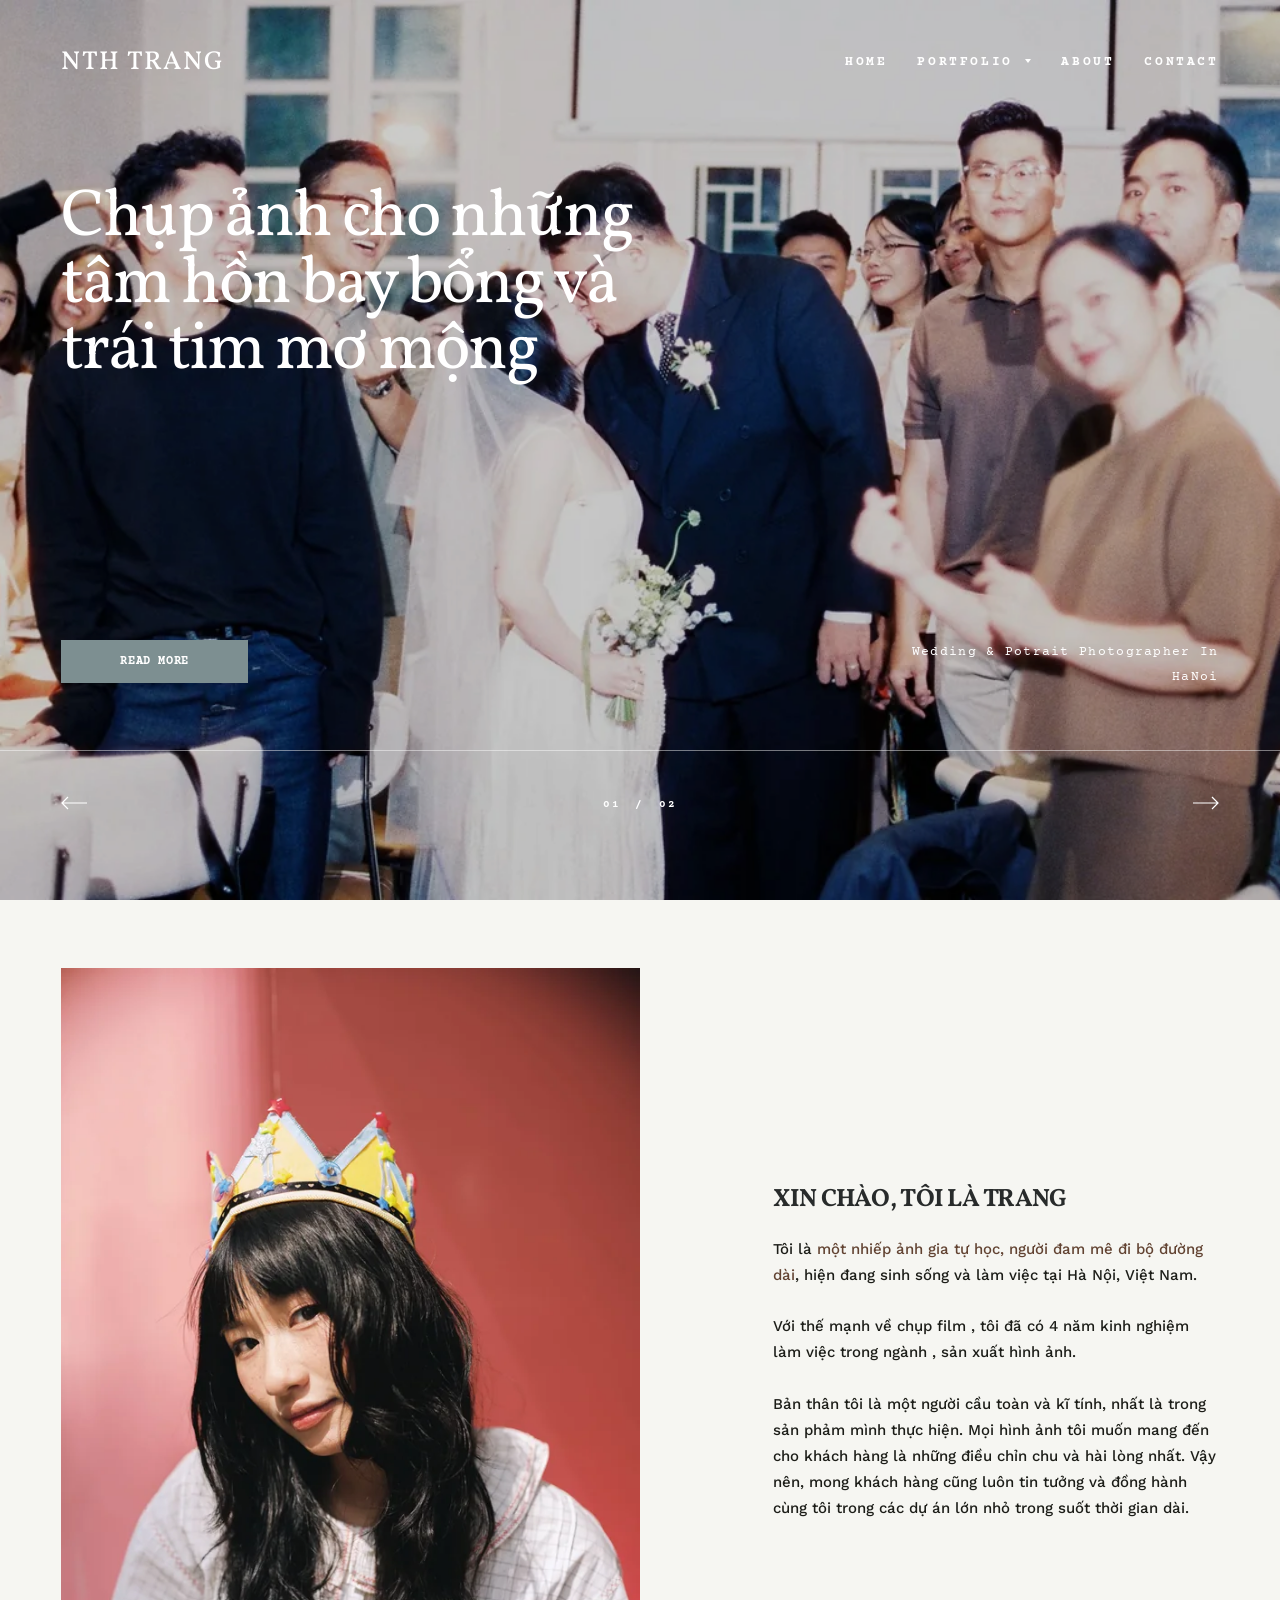
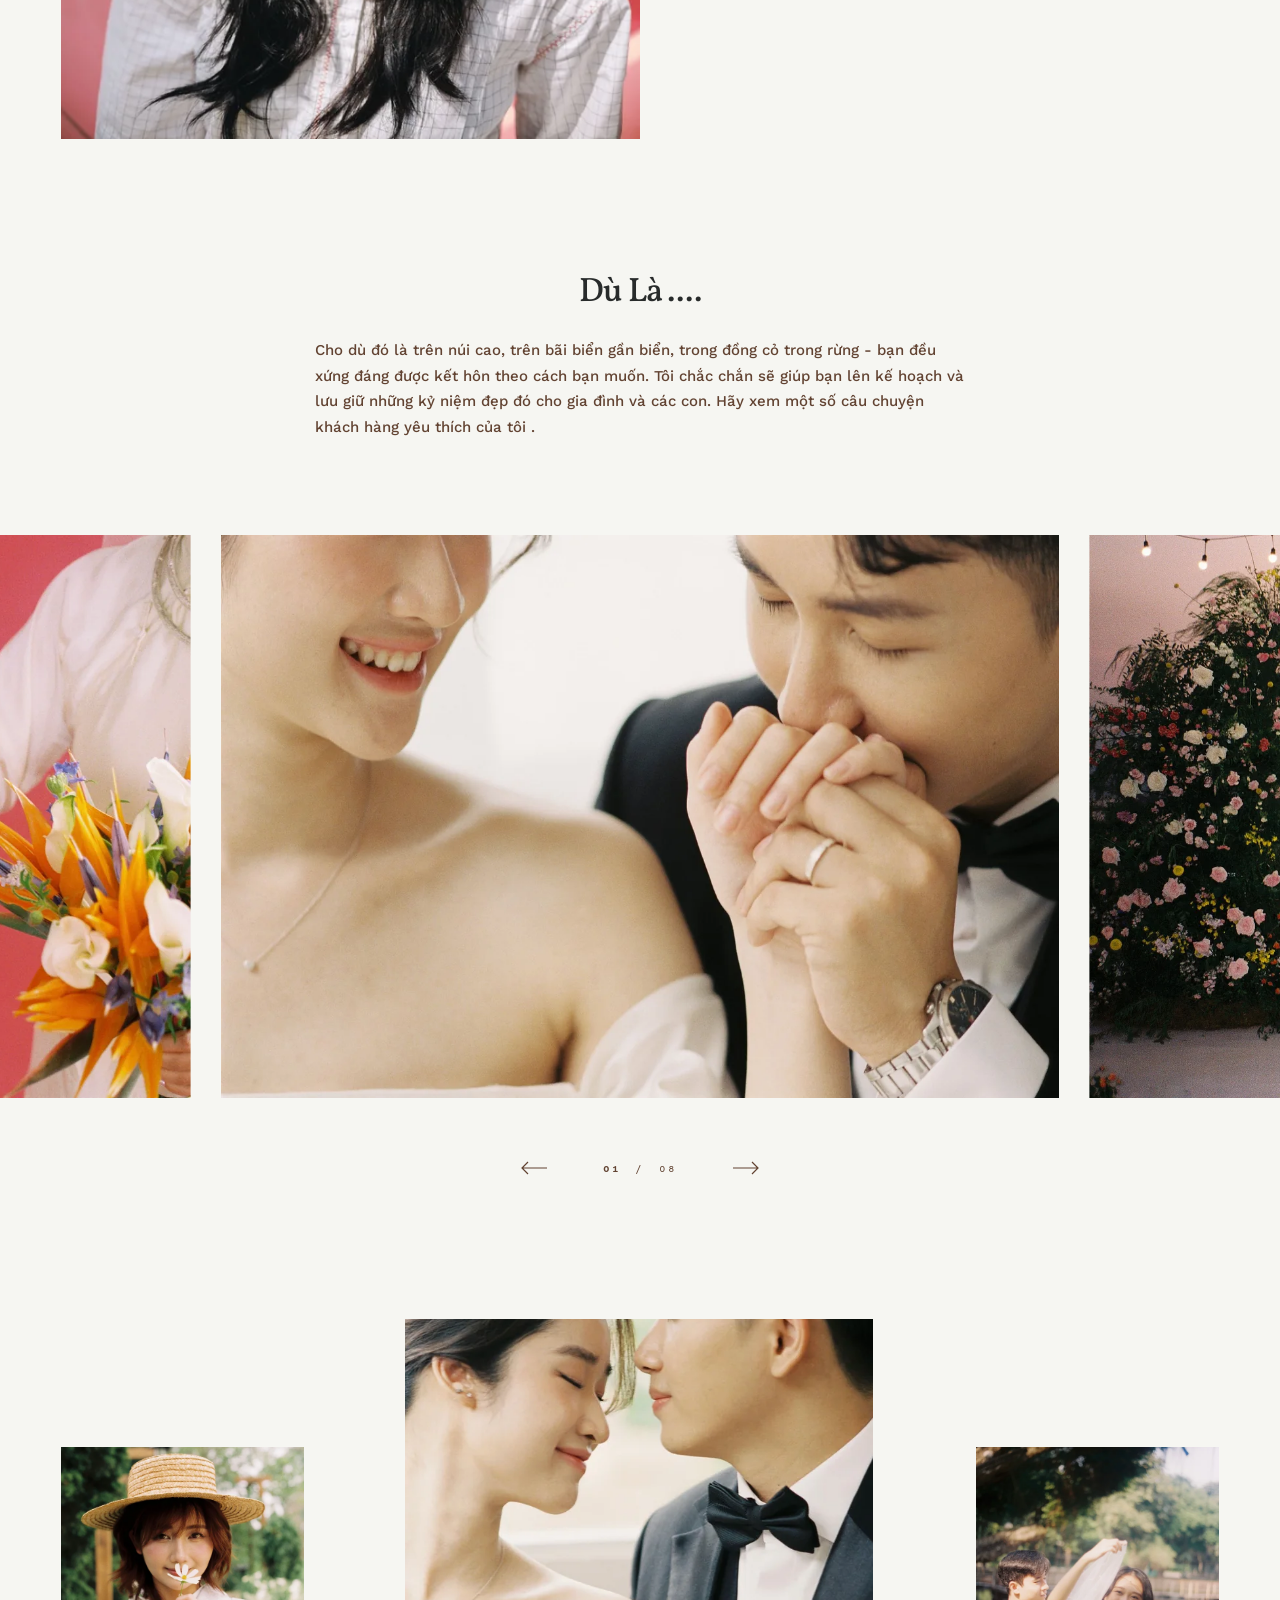
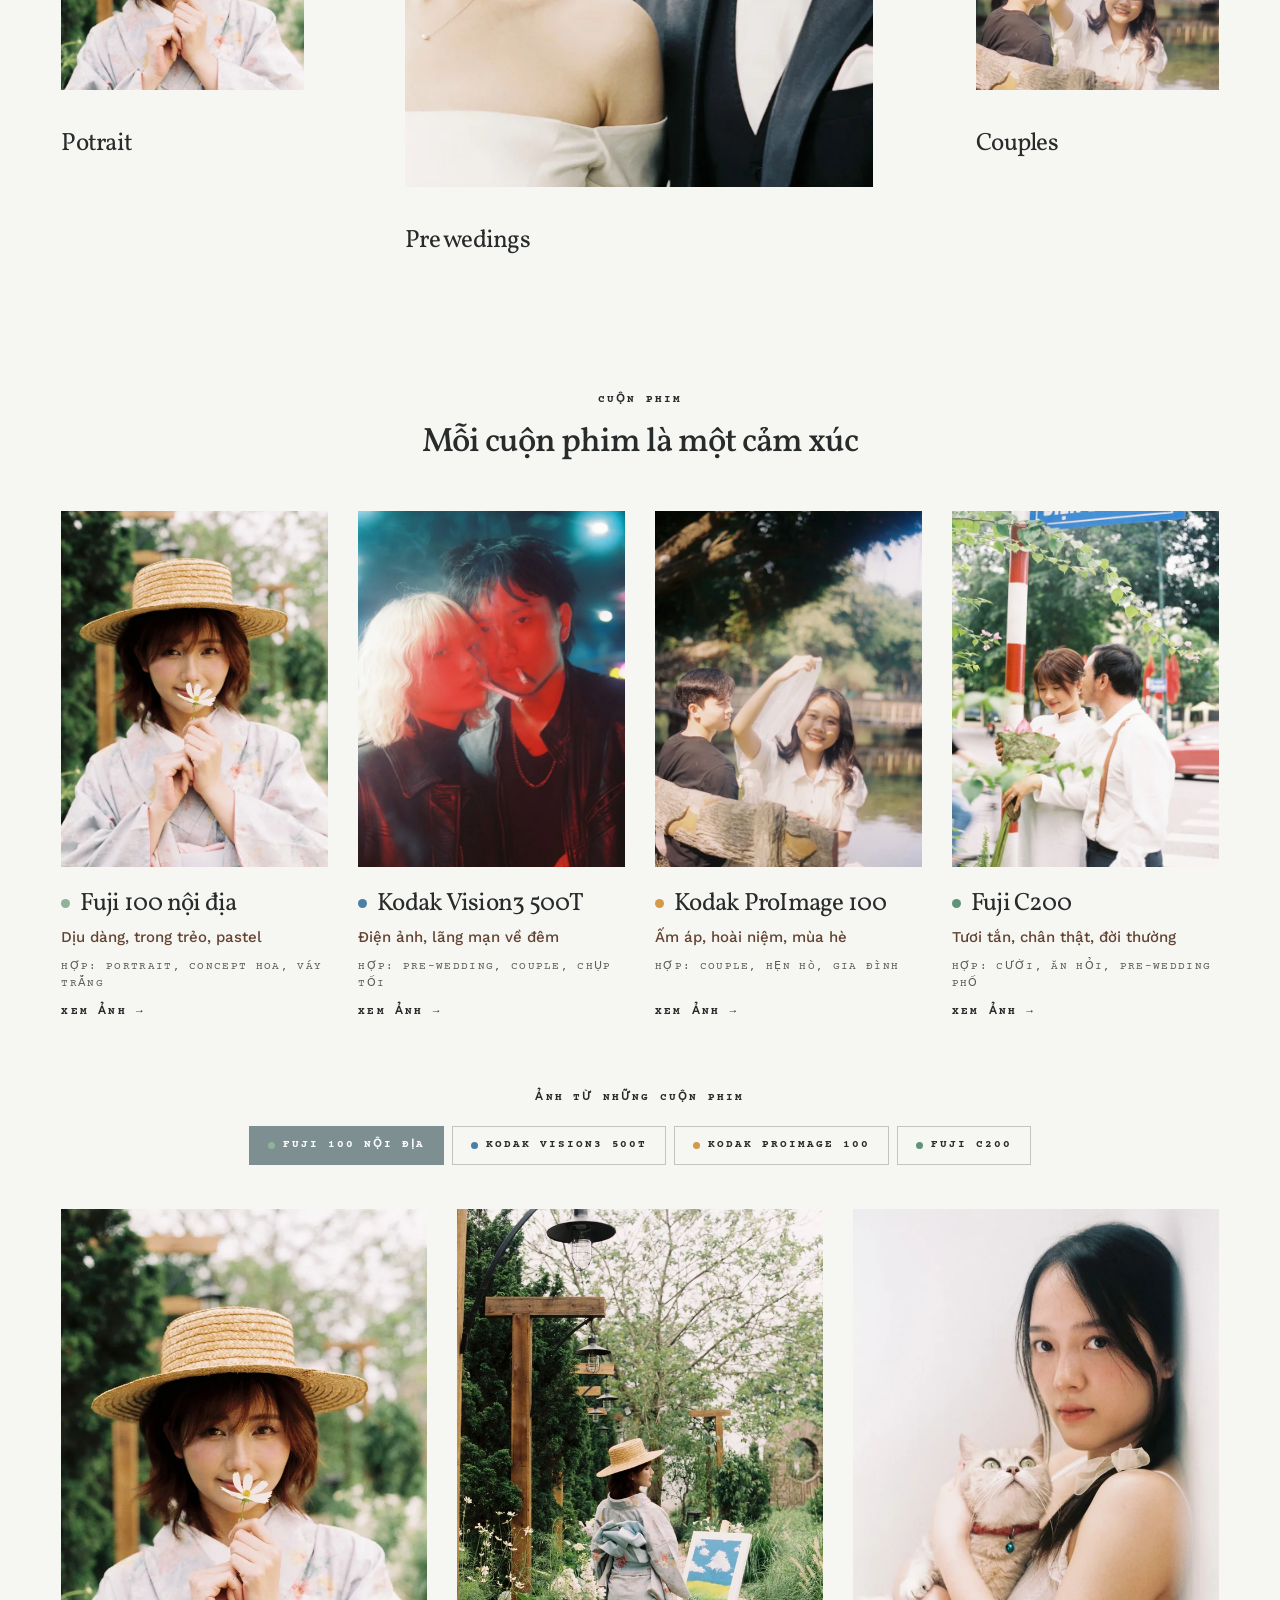
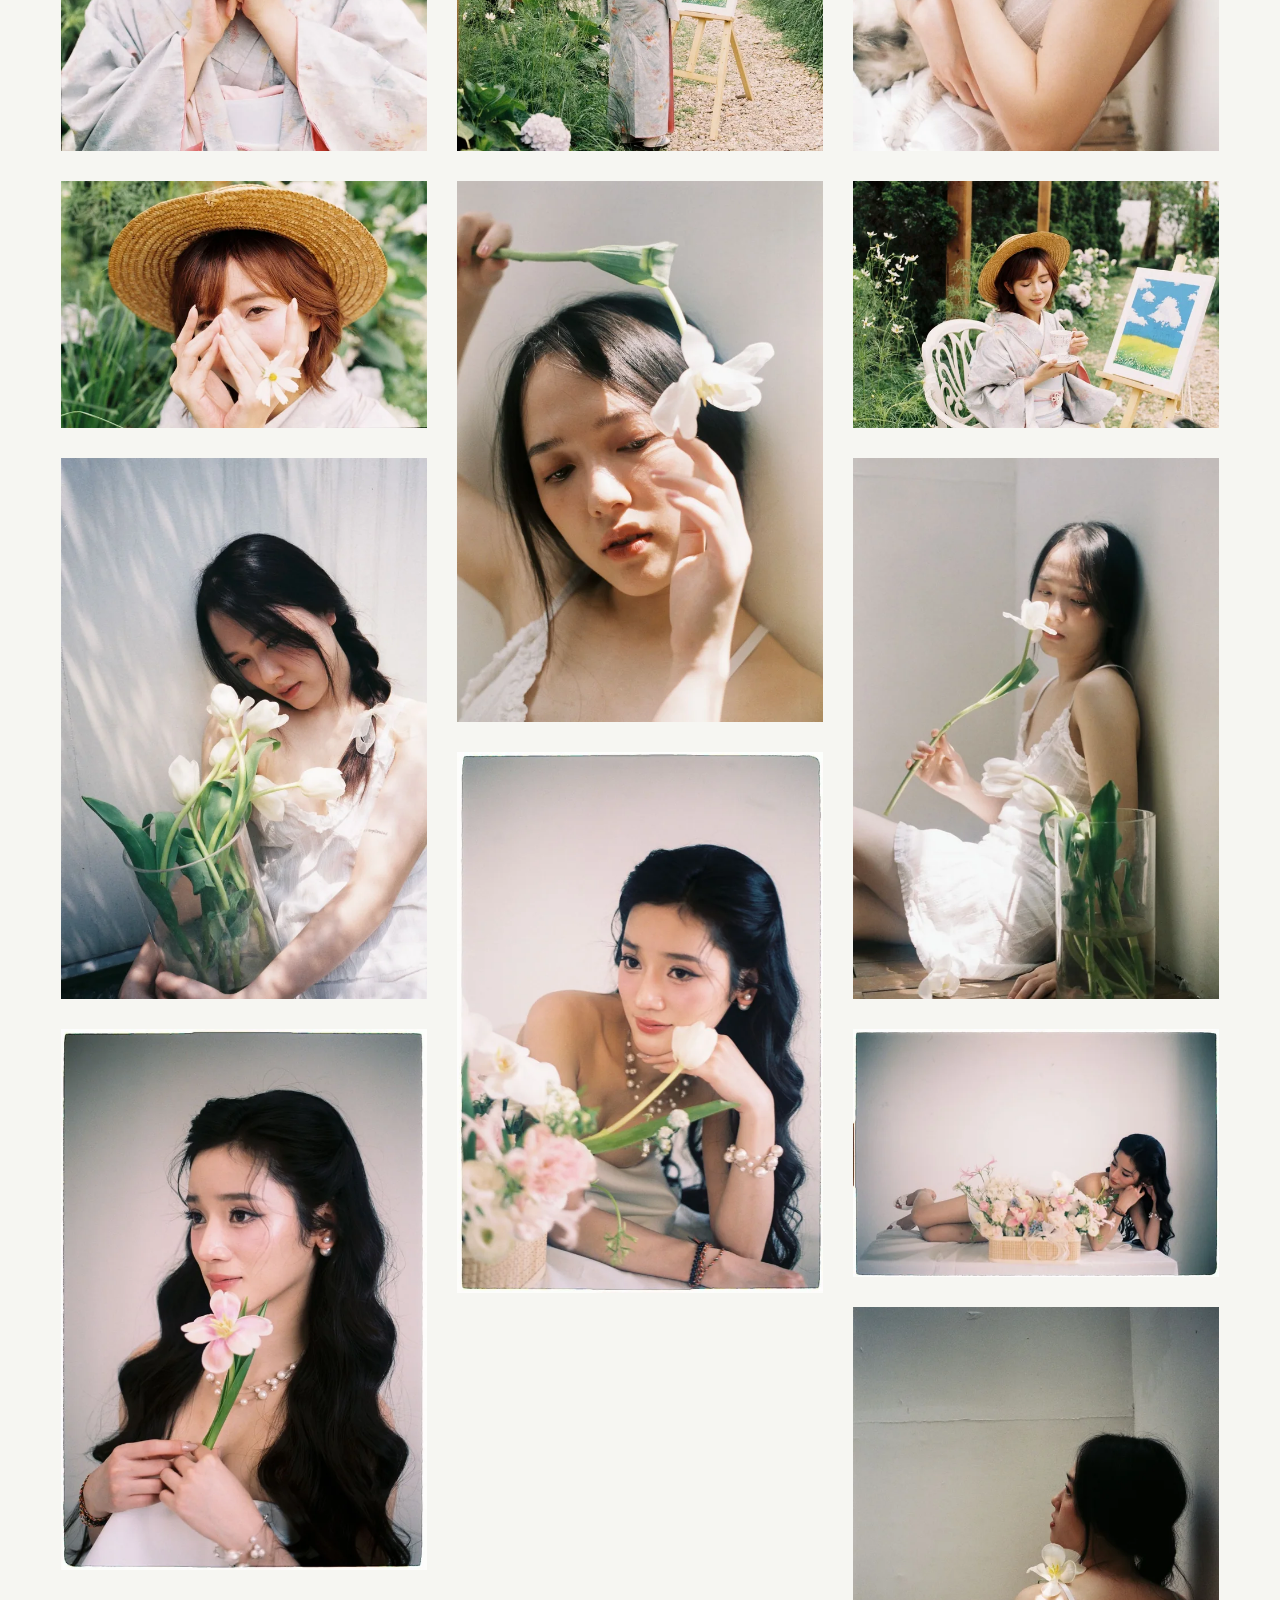
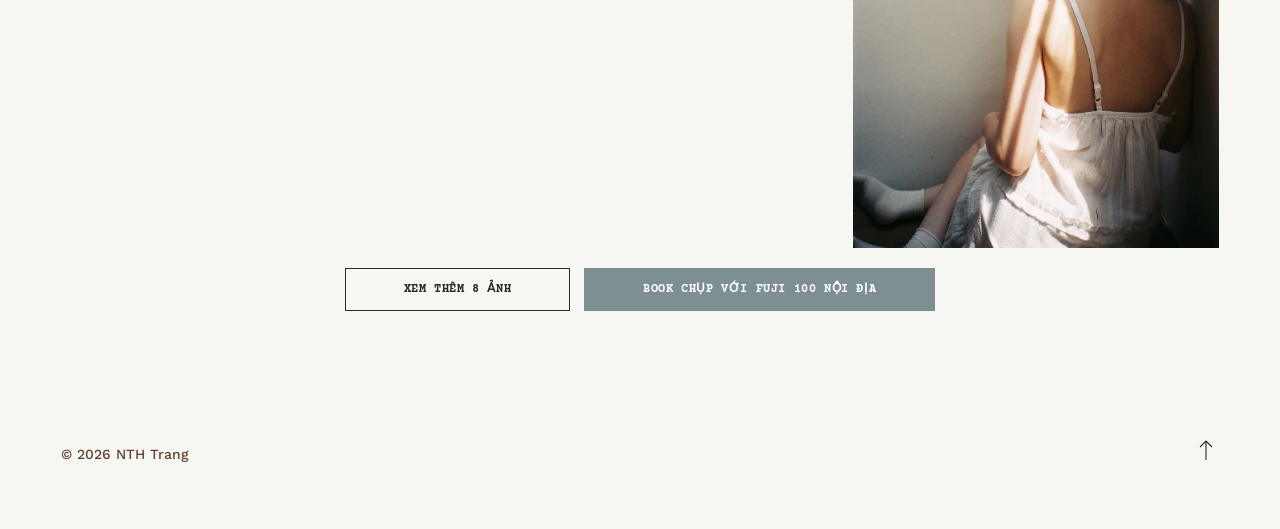
==== commit 2df89fbf: "Clone giao diện trang Pixieset gốc (7 trang), giữ phần Cuộn phim ở trang chủ Co-Authored-By: Claude " ====
--- a/index.html
+++ b/index.html
@@ -3,120 +3,118 @@
 <head>
 <meta charset="utf-8">
 <meta name="viewport" content="width=device-width, initial-scale=1">
-<title>NTH Trang — Chụp ảnh film 35mm tại Hà Nội</title>
-<meta name="description" content="Nguyễn Thị Huyền Trang — nhiếp ảnh gia chụp film 35mm tại Hà Nội. Portrait, couple, pre-wedding và wedding trên Fuji 100, Kodak Vision3 500T, Kodak ProImage 100, Fuji C200.">
-<meta property="og:title" content="NTH Trang — Chụp ảnh film 35mm tại Hà Nội">
-<meta property="og:description" content="Chụp ảnh cho những tâm hồn bay bổng và trái tim mơ mộng.">
-<meta property="og:image" content="img/84AKjal_0000644-1280.webp">
+<title>NTH Trang</title>
+<meta name="description" content="Nguyễn Thị Huyền Trang — Wedding &amp; Potrait Photographer in HaNoi. Chụp ảnh film 35mm.">
+<meta property="og:title" content="NTH Trang">
+<meta property="og:image" content="img/84AKjal_000058-1280.webp">
 <link rel="preconnect" href="https://fonts.googleapis.com">
 <link rel="preconnect" href="https://fonts.gstatic.com" crossorigin>
-<link href="https://fonts.googleapis.com/css2?family=Be+Vietnam+Pro:wght@300;400;500;600&display=swap" rel="stylesheet">
-<link rel="stylesheet" href="styles.css">
+<link href="https://fonts.googleapis.com/css2?family=Courier+Prime:ital,wght@0,400;0,700;1,400&family=Vollkorn:ital,wght@0,400;0,500;0,700;1,400&family=Work+Sans:wght@400;500&display=swap" rel="stylesheet">
+<link rel="stylesheet" href="assets/style.css">
 </head>
 <body>
+<header class="hd hd-over">
+  <a class="logo" href="">NTH Trang</a>
+  <nav class="menu" aria-label="Điều hướng chính">
+    <a href="" aria-current="page">Home</a>
+    <div class="dd">
+      <a href="portfolio/">Portfolio <span class="caret"></span></a>
+      <div class="dd-list">
+        <a href="weddings/">Weddings</a>
+        <a href="elopements/">Potrait</a>
+        <a href="couples/">Couples</a>
+      </div>
+    </div>
+    <a href="about/">About</a>
+    <a href="contact/">Contact</a>
+  </nav>
+  <button class="burger" aria-label="Mở menu" aria-expanded="false"><span></span><span></span><span></span></button>
+</header>
+<div class="mnav" hidden>
+  <button class="mnav-close" aria-label="Đóng menu">×</button>
+  <a href="">Home</a>
+  <a href="portfolio/">Portfolio</a>
+  <a class="sub" href="weddings/">Weddings</a>
+  <a class="sub" href="elopements/">Potrait</a>
+  <a class="sub" href="couples/">Couples</a>
+  <a href="about/">About</a>
+  <a href="contact/">Contact</a>
+</div>
+<main>
 
-<header class="nav" id="nav">
-  <a class="brand" href="#top">NTH Trang</a>
-  <nav aria-label="Điều hướng chính">
-    <a href="#about">Giới thiệu</a>
-    <a href="#films">Cuộn phim</a>
-    <a href="#gallery">Ảnh</a>
-  </nav>
-  <a class="nav-book" href="#book">Book lịch</a>
-</header>
+<section class="hero hero-home" aria-label="Ảnh nổi bật">
+  <div class="hslides"><div class="hs on"><img src="img/84AKjal_000058-1280.webp" srcset="img/84AKjal_000058-640.webp 640w, img/84AKjal_000058-1280.webp 1280w, img/84AKjal_000058-2048.webp 2048w" sizes="100vw" width="2500" height="1406" alt="" decoding="async"></div><div class="hs"><img src="img/yr4WKd4_0000656-1280.webp" srcset="img/yr4WKd4_0000656-640.webp 640w, img/yr4WKd4_0000656-1280.webp 1280w, img/yr4WKd4_0000656-2048.webp 2048w" sizes="100vw" width="2500" height="1678" alt="" decoding="async" loading="lazy"></div></div>
+  <div class="hero-in">
+    <h1 class="h-xl">Chụp ảnh cho những tâm hồn bay bổng và trái tim mơ mộng</h1>
+    <div class="hero-bottom">
+      <a class="btn" href="about/">Read More</a>
+      <p class="sub right">Wedding &amp; Potrait Photographer In HaNoi</p>
+    </div>
+    <div class="hero-nav">
+      <button class="hprev" aria-label="Ảnh trước"><svg viewBox="0 0 26 14" width="26" height="14" aria-hidden="true"><path d="M7 1 1 7l6 6M1 7h25" fill="none" stroke="currentColor" stroke-width="1.2"/></svg></button>
+      <span class="count"><b class="hcur">01</b><i>/</i><span>02</span></span>
+      <button class="hnext" aria-label="Ảnh sau"><svg viewBox="0 0 26 14" width="26" height="14" aria-hidden="true"><path d="M19 1l6 6-6 6M25 7H0" fill="none" stroke="currentColor" stroke-width="1.2"/></svg></button>
+    </div>
+  </div>
+</section>
 
-<main id="top">
+<section class="sec intro">
+  <div class="intro-img"><img src="img/aK6n0zm_IMG_7895-1280.webp" srcset="img/aK6n0zm_IMG_7895-640.webp 640w, img/aK6n0zm_IMG_7895-1280.webp 1280w, img/aK6n0zm_IMG_7895-2048.webp 2048w" sizes="(max-width:760px) 100vw, 45vw" width="2500" height="3333" alt="" decoding="async" loading="lazy" data-full="img/aK6n0zm_IMG_7895-2048.webp"></div>
+  <div class="intro-txt">
+    <h2 class="h-s bold">XIN CHÀO, TÔI LÀ TRANG</h2>
+    <p class="body dark">Tôi là <span class="brown">một nhiếp ảnh gia tự học, người đam mê đi bộ đường dài</span>, hiện đang sinh sống và làm việc tại Hà Nội, Việt Nam.</p>
+    <p class="body dark">Với thế mạnh về chụp film , tôi đã có 4 năm kinh nghiệm làm việc trong ngành , sản xuất hình ảnh.</p>
+    <p class="body dark">Bản thân tôi là một người cầu toàn và kĩ tính, nhất là trong sản phảm mình thực hiện. Mọi hình ảnh tôi muốn mang đến cho khách hàng là những điều chỉn chu và hài lòng nhất. Vậy nên, mong khách hàng cũng luôn tin tưởng và đồng hành cùng tôi trong các dự án lớn nhỏ trong suốt thời gian dài.</p>
+  </div>
+</section>
 
-  <!-- 1. ẢNH MỞ ĐẦU -->
-  <section class="hero" aria-label="Ảnh nổi bật">
-    <div class="slides" id="slides"></div>
-    <div class="hero-foot">
-      <p class="hero-line">Chụp ảnh film 35mm<br>tại Hà Nội</p>
-      <p class="hero-film" id="heroFilm"></p>
-    </div>
-    <a class="scroll-cue" href="#about" aria-label="Cuộn xuống"><span></span></a>
-  </section>
+<section class="sec narrow narrow-s">
+  <h2 class="h-m center">Dù Là ....</h2>
+  <p class="body">Cho dù đó là trên núi cao, trên bãi biển gần biển, trong đồng cỏ trong rừng - bạn đều xứng đáng được kết hôn theo cách bạn muốn. Tôi chắc chắn sẽ giúp bạn lên kế hoạch và lưu giữ những kỷ niệm đẹp đó cho gia đình và các con. Hãy xem một số câu chuyện khách hàng yêu thích của tôi .</p>
+</section>
 
-  <!-- 2. GIỚI THIỆU -->
-  <section class="about" id="about">
-    <figure class="about-photo">
-      <img data-photo="M594a6p_00000411" alt="Trang trong một buổi chiều nắng, chụp trên film" sizes="(max-width: 760px) 100vw, 42vw">
-    </figure>
-    <div class="about-text">
-      <p class="label">Xin chào, tôi là Trang</p>
-      <h2>Chụp ảnh cho những tâm hồn bay bổng và trái tim mơ mộng</h2>
-      <p>Tôi là Nguyễn Thị Huyền Trang, nhiếp ảnh gia tự học ở Hà Nội, 4 năm gắn bó với máy film 35mm. Tôi chụp portrait, couple, pre-wedding và cưới.</p>
-      <p>Mỗi cuộn phim chỉ có 36 khung hình, nên tôi không bấm vội. Tôi đợi bạn cười thật, đợi nắng chạm vào tóc. Gặp tôi, bạn sẽ có hai thứ: cười đến đau bụng, và những bức ảnh để giữ cả đời.</p>
-      <a class="text-link" href="#films">Chọn cuộn phim của bạn →</a>
-    </div>
-  </section>
+<section class="carousel lb-group" aria-label="Câu chuyện khách hàng">
+  <div class="ctrack"><div class="cs"><img src="img/aK6n0pQ_000035-1280.webp" srcset="img/aK6n0pQ_000035-640.webp 640w, img/aK6n0pQ_000035-1280.webp 1280w, img/aK6n0pQ_000035-2048.webp 2048w" sizes="(max-width:760px) 92vw, 66vw" width="2500" height="1678" alt="" decoding="async" loading="lazy" data-full="img/aK6n0pQ_000035-2048.webp"></div><div class="cs"><img src="img/aK6n0pQ_13-411-1280.webp" srcset="img/aK6n0pQ_13-411-640.webp 640w, img/aK6n0pQ_13-411-1280.webp 1280w, img/aK6n0pQ_13-411-2048.webp 2048w" sizes="(max-width:760px) 92vw, 66vw" width="2500" height="1674" alt="" decoding="async" loading="lazy" data-full="img/aK6n0pQ_13-411-2048.webp"></div><div class="cs"><img src="img/aK6n0pQ_13-1280.webp" srcset="img/aK6n0pQ_13-640.webp 640w, img/aK6n0pQ_13-1280.webp 1280w, img/aK6n0pQ_13-2048.webp 2048w" sizes="(max-width:760px) 92vw, 66vw" width="2500" height="1675" alt="" decoding="async" loading="lazy" data-full="img/aK6n0pQ_13-2048.webp"></div><div class="cs"><img src="img/aK6n0pQ_18-7-1280.webp" srcset="img/aK6n0pQ_18-7-640.webp 640w, img/aK6n0pQ_18-7-1280.webp 1280w, img/aK6n0pQ_18-7-2048.webp 2048w" sizes="(max-width:760px) 92vw, 66vw" width="2500" height="1675" alt="" decoding="async" loading="lazy" data-full="img/aK6n0pQ_18-7-2048.webp"></div><div class="cs"><img src="img/aK6n0pQ_000004-1280.webp" srcset="img/aK6n0pQ_000004-640.webp 640w, img/aK6n0pQ_000004-1280.webp 1280w, img/aK6n0pQ_000004-2048.webp 2048w" sizes="(max-width:760px) 92vw, 66vw" width="2500" height="1675" alt="" decoding="async" loading="lazy" data-full="img/aK6n0pQ_000004-2048.webp"></div><div class="cs"><img src="img/aK6n0pQ_0000608-1280.webp" srcset="img/aK6n0pQ_0000608-640.webp 640w, img/aK6n0pQ_0000608-1280.webp 1280w, img/aK6n0pQ_0000608-2048.webp 2048w" sizes="(max-width:760px) 92vw, 66vw" width="2500" height="1692" alt="" decoding="async" loading="lazy" data-full="img/aK6n0pQ_0000608-2048.webp"></div><div class="cs"><img src="img/aK6n0pQ_00000681-1280.webp" srcset="img/aK6n0pQ_00000681-640.webp 640w, img/aK6n0pQ_00000681-1280.webp 1280w, img/aK6n0pQ_00000681-2048.webp 2048w" sizes="(max-width:760px) 92vw, 66vw" width="2500" height="1692" alt="" decoding="async" loading="lazy" data-full="img/aK6n0pQ_00000681-2048.webp"></div><div class="cs"><img src="img/aK6n0pQ_000067-1280.webp" srcset="img/aK6n0pQ_000067-640.webp 640w, img/aK6n0pQ_000067-1280.webp 1280w, img/aK6n0pQ_000067-2048.webp 2048w" sizes="(max-width:760px) 92vw, 66vw" width="2500" height="1702" alt="" decoding="async" loading="lazy" data-full="img/aK6n0pQ_000067-2048.webp"></div></div>
+  <div class="cnav">
+    <button class="cprev" aria-label="Ảnh trước"><svg viewBox="0 0 26 14" width="26" height="14" aria-hidden="true"><path d="M7 1 1 7l6 6M1 7h25" fill="none" stroke="currentColor" stroke-width="1.2"/></svg></button>
+    <span class="count"><b class="ccur">01</b><i>/</i><span>08</span></span>
+    <button class="cnext" aria-label="Ảnh sau"><svg viewBox="0 0 26 14" width="26" height="14" aria-hidden="true"><path d="M19 1l6 6-6 6M25 7H0" fill="none" stroke="currentColor" stroke-width="1.2"/></svg></button>
+  </div>
+</section>
 
-  <!-- 3. CUỘN PHIM -->
-  <section class="films" id="films">
-    <div class="head">
-      <p class="label">Cuộn phim</p>
-      <h2>Mỗi cuộn phim là một cảm xúc</h2>
-    </div>
-    <div class="film-grid" id="filmGrid"></div>
-  </section>
+<section class="sec cats"><a class="cat cat-side" href="elopements/">
+      <span class="cat-img"><img src="img/7OAm8pG_0000041-1280.webp" srcset="img/7OAm8pG_0000041-640.webp 640w, img/7OAm8pG_0000041-1280.webp 1280w, img/7OAm8pG_0000041-2048.webp 2048w" sizes="(max-width:760px) 100vw, 37vw" width="2456" height="3637" alt="" decoding="async" loading="lazy"><span class="cat-film">fuji 100 nội địa</span></span>
+      <span class="h-s">Potrait</span></a><a class="cat cat-mid" href="weddings/">
+      <span class="cat-img"><img src="img/aK6bM5m_000037-1280.webp" srcset="img/aK6bM5m_000037-640.webp 640w, img/aK6bM5m_000037-1280.webp 1280w, img/aK6bM5m_000037-2048.webp 2048w" sizes="(max-width:760px) 100vw, 37vw" width="2373" height="3536" alt="" decoding="async" loading="lazy"><span class="cat-film">kodak vision 500T</span></span>
+      <span class="h-s">Pre wedings</span></a><a class="cat cat-side" href="couples/">
+      <span class="cat-img"><img src="img/9eAzM9G_000064-1280.webp" srcset="img/9eAzM9G_000064-640.webp 640w, img/9eAzM9G_000064-1280.webp 1280w, img/9eAzM9G_000064-2048.webp 2048w" sizes="(max-width:760px) 100vw, 37vw" width="2311" height="3462" alt="" decoding="async" loading="lazy"><span class="cat-film">proimage 100</span></span>
+      <span class="h-s">Couples</span></a></section>
 
-  <!-- 4. ẢNH TỪ CÁC CUỘN PHIM -->
-  <section class="gallery-sec" id="gallery">
-    <div class="head">
-      <p class="label">Ảnh từ những cuộn phim</p>
-      <div class="tabs" role="tablist" aria-label="Chọn cuộn phim" id="tabs"></div>
-    </div>
-    <div class="gallery" id="galleryGrid" role="tabpanel"></div>
-    <div class="gallery-actions" id="galleryActions"></div>
-  </section>
+<section class="sec films" id="films">
+  <p class="eyebrow center">Cuộn phim</p>
+  <h2 class="h-m center">Mỗi cuộn phim là một cảm xúc</h2>
+  <div class="film-grid" id="filmGrid"></div>
+</section>
+<section class="sec film-gallery" id="gallery">
+  <p class="eyebrow center">Ảnh từ những cuộn phim</p>
+  <div class="tabs" role="tablist" aria-label="Chọn cuộn phim" id="tabs"></div>
+  <div class="fgal" id="galleryGrid" role="tabpanel"></div>
+  <div class="fgal-actions" id="galleryActions"></div>
+</section>
 
-  <!-- BOOK -->
-  <section class="book" id="book">
-    <div class="book-inner">
-      <div class="book-intro">
-        <p class="label">Book lịch</p>
-        <h2>Bạn đã sẵn sàng cho cuộc phiêu lưu của mình chưa?</h2>
-        <p>Điền vài dòng, lời nhắn được soạn sẵn. Bấm gửi rồi dán vào khung chat với Trang.</p>
-      </div>
-      <form id="bookForm" novalidate>
-        <label>Tên của bạn<input name="name" autocomplete="name" placeholder="Minh Anh"></label>
-        <div class="row">
-          <label>Buổi chụp<select name="session" id="sessionSelect"></select></label>
-          <label>Cuộn phim<select name="film" id="filmSelect"></select></label>
-        </div>
-        <div class="row">
-          <label>Ngày dự kiến<input type="date" name="date"></label>
-          <label>Địa điểm<input name="place" placeholder="Hồ Tây, phố cổ…"></label>
-        </div>
-        <label>Ý tưởng của bạn<textarea name="note" rows="3" placeholder="Phong cách, trang phục, câu chuyện…"></textarea></label>
-        <div class="send">
-          <button type="button" class="btn" data-send="ig">Gửi qua Instagram</button>
-          <button type="button" class="btn btn-line" data-send="fb">Gửi qua Facebook</button>
-        </div>
-      </form>
-    </div>
-  </section>
 </main>
-
-<footer class="footer">
+<footer class="ft">
   <span>© 2026 NTH Trang</span>
-  <span class="social">
-    <a href="https://www.instagram.com/chengchupfilm/" target="_blank" rel="noopener">Instagram</a>
-    <a href="https://www.facebook.com/thanh.nguyenvanthanh.9615/" target="_blank" rel="noopener">Facebook</a>
-  </span>
+  <a href="#" class="totop" aria-label="Lên đầu trang"><svg viewBox="0 0 14 20" width="14" height="20" aria-hidden="true"><path d="M1 7l6-6 6 6M7 1v19" fill="none" stroke="currentColor" stroke-width="1.1"/></svg></a>
 </footer>
-
-<a class="mobile-cta" href="#book">Book lịch chụp</a>
-
 <div class="lightbox" id="lightbox" role="dialog" aria-modal="true" aria-label="Xem ảnh cỡ lớn" hidden>
   <button class="lb-close" aria-label="Đóng (Esc)">×</button>
-  <button class="lb-prev" aria-label="Ảnh trước">‹</button>
+  <button class="lb-prev" aria-label="Ảnh trước"><svg viewBox="0 0 26 14" width="26" height="14" aria-hidden="true"><path d="M7 1 1 7l6 6M1 7h25" fill="none" stroke="currentColor" stroke-width="1.2"/></svg></button>
   <figure><img id="lbImg" alt=""><figcaption id="lbCap"></figcaption></figure>
-  <button class="lb-next" aria-label="Ảnh sau">›</button>
+  <button class="lb-next" aria-label="Ảnh sau"><svg viewBox="0 0 26 14" width="26" height="14" aria-hidden="true"><path d="M19 1l6 6-6 6M25 7H0" fill="none" stroke="currentColor" stroke-width="1.2"/></svg></button>
 </div>
-<div class="toast" id="toast" role="status" hidden></div>
-
-<script src="photos.js"></script>
-<script src="app.js"></script>
+<script src="assets/photos.js"></script>
+<script src="assets/films.js"></script>
+<script src="assets/app.js"></script>
 </body>
 </html>
--- a/assets/style.css
+++ b/assets/style.css
@@ -0,0 +1,353 @@
+/* NTH Trang — giao diện theo trang Pixieset gốc */
+:root{
+  --bg:#f6f6f2;
+  --ink:#282b2b;
+  --body:#1c1d18;
+  --brown:#624332;
+  --btn:#7d8f91;
+  --sage:#d9dccd;
+  --serif:"Vollkorn", Georgia, serif;
+  --mono:"Courier Prime", "Courier New", monospace;
+  --sans:"Work Sans", system-ui, sans-serif;
+  --pad:clamp(20px, 4.8vw, 69px);
+  --gap:clamp(20px, 4.17vw, 60px);
+  --sec:clamp(44px, 5.3vw, 76px);
+  --u:min(1px, calc(100vw / 1440));
+}
+[hidden]{display:none!important}
+*{box-sizing:border-box}
+html{scroll-behavior:smooth;overflow-x:clip}
+body{margin:0;background:var(--bg);color:var(--ink);font:500 15px/1.73 var(--sans);-webkit-font-smoothing:antialiased}
+img{display:block;max-width:100%;height:auto}
+a{color:inherit;text-decoration:none}
+button{font:inherit;color:inherit;background:none;border:0;padding:0;cursor:pointer}
+h1,h2,h3,p{margin:0}
+:focus-visible{outline:1px solid currentColor;outline-offset:4px}
+
+/* ---------- Chữ ---------- */
+.h-xl{font:400 clamp(44px,5.21vw,75px)/1 var(--serif);letter-spacing:-.03em}
+.h-l{font:400 clamp(40px,4.37vw,63px)/1 var(--serif);letter-spacing:-.03em}
+.h-m{font:500 clamp(28px,2.64vw,38px)/1.105 var(--serif);letter-spacing:-.03em}
+.h-s{font:400 25px/1.16 var(--serif);letter-spacing:-.03em}
+.bold{font-weight:700}
+.bold5{font-weight:500}
+.eyebrow{font:700 10.96px/1.7 var(--mono);letter-spacing:.2em;text-transform:uppercase}
+.sub{font:400 12.976px/1.923 var(--mono);letter-spacing:.1em;text-transform:capitalize}
+.body{font:500 14.992px/1.73 var(--sans);color:var(--brown)}
+.body + .body{margin-top:26px}
+.body.dark{color:var(--body)}
+.brown{color:var(--brown)}
+.center{text-align:center}
+.right{text-align:right}
+.btn{display:inline-flex;align-items:center;justify-content:center;background:var(--btn);color:#fff;
+  font:700 11.968px/1 var(--mono);letter-spacing:.05em;text-transform:uppercase;padding:15.5px 59px;transition:opacity .25s}
+.btn:hover{opacity:.85}
+.btn-line{background:transparent;color:var(--ink);box-shadow:inset 0 0 0 1px var(--ink)}
+.count{font:700 10.96px/1 var(--mono);letter-spacing:.2em;display:inline-flex;gap:14px;align-items:center}
+.count i{font-style:normal}
+
+/* ---------- Header ---------- */
+.hd{position:relative;z-index:50;height:125px;display:flex;align-items:center;justify-content:space-between;padding:0 var(--pad);color:var(--ink)}
+.hd-over{position:absolute;inset:0 0 auto;color:#fff}
+.logo{font:500 25.936px/1 var(--serif);letter-spacing:.07em;text-transform:uppercase}
+.menu{display:flex;align-items:center}
+.menu > a,.dd > a{display:block;font:700 12.976px/1 var(--mono);letter-spacing:.2em;text-transform:uppercase;padding:3px 0 3px 30px}
+.caret{display:inline-block;width:0;height:0;border-left:3.5px solid transparent;border-right:3.5px solid transparent;border-top:4.5px solid currentColor;vertical-align:2px;margin-left:2px}
+.menu a:hover{opacity:.7}
+.dd{position:relative}
+.dd-list{position:absolute;top:100%;left:18px;min-width:170px;padding:14px 0;background:var(--bg);box-shadow:0 10px 30px -12px rgba(0,0,0,.25);
+  opacity:0;visibility:hidden;transform:translateY(6px);transition:.2s}
+.dd:hover .dd-list,.dd:focus-within .dd-list{opacity:1;visibility:visible;transform:none}
+.dd-list a{display:block;padding:9px 22px;color:var(--ink);font:700 12px/1 var(--mono);letter-spacing:.18em;text-transform:uppercase}
+.burger{display:none;width:24px;height:20px;position:relative}
+.burger span{position:absolute;right:0;height:1.2px;background:currentColor}
+.burger span:nth-child(1){top:2px;width:24px}
+.burger span:nth-child(2){top:9px;width:16px}
+.burger span:nth-child(3){top:16px;width:24px}
+.mnav{position:fixed;inset:0;z-index:150;background:var(--bg);display:flex;flex-direction:column;align-items:center;justify-content:center;gap:16px}
+.mnav a{font:400 34px/1.1 var(--serif);letter-spacing:-.03em}
+.mnav a.sub{font:700 12px/1 var(--mono);letter-spacing:.2em;text-transform:uppercase;opacity:.75}
+.mnav-close{position:absolute;top:22px;right:18px;font:300 40px/1 var(--sans)}
+
+/* ---------- Khung chung ---------- */
+.sec{position:relative;padding:var(--sec) var(--pad)}
+.sec.tight{padding-top:16px}
+.sec-head{padding-bottom:var(--sec)}
+.narrow{max-width:calc(869px + 2 * var(--pad));margin:0 auto;padding-bottom:calc(var(--sec) + 26px)}
+.narrow-s{max-width:calc(651px + 2 * var(--pad))}
+.narrow .h-m,.narrow .h-l{margin-bottom:26px}
+.curve{position:absolute;top:var(--sec);left:var(--pad);width:57%;height:328px;color:rgba(40,43,43,.3);pointer-events:none}
+
+/* ---------- Hero ---------- */
+.hero{position:relative;overflow:hidden;color:#fff;background:#222}
+.hero > img,.hs img{position:absolute;inset:0;width:100%;height:100%;object-fit:cover}
+.hero::after{content:"";position:absolute;inset:0;background:rgba(0,0,0,.2);pointer-events:none}
+.hero-in{position:relative;z-index:2;height:100%;padding:0 var(--pad)}
+.hero-home{height:100vh;min-height:620px}
+.hslides,.hs{position:absolute;inset:0}
+.hs{opacity:0;transition:opacity 1.2s ease}
+.hs.on{opacity:1}
+.hero-home .h-xl{position:absolute;top:185px;left:var(--pad);max-width:650px}
+.hero-bottom{position:absolute;left:var(--pad);right:var(--pad);bottom:210px;display:flex;justify-content:space-between;align-items:flex-start;gap:30px}
+.hero-bottom .sub{max-width:310px}
+.hero-nav{position:absolute;left:0;right:0;bottom:0;height:150px;border-top:1px solid rgba(255,255,255,.45);
+  display:flex;align-items:center;justify-content:space-between;padding:0 var(--pad) 40px}
+.hero-page{height:720px}
+.hero-potrait{height:700px;margin-bottom:20px}
+.hero-page .h-xl{position:absolute;top:185px;left:var(--pad)}
+.hero-couples{height:738px}
+.hero-couples .h-xl{top:90px}
+.hero-note{position:absolute;right:var(--pad);bottom:120px;width:460px}
+
+/* ---------- Banner lùi vào 20px (About, Contact, Portfolio) ---------- */
+.banner{position:relative;margin:20px;overflow:hidden;color:#fff;display:flex;align-items:center;justify-content:center;background:#222}
+.banner > img{position:absolute;inset:0;width:100%;height:100%;object-fit:cover}
+.banner::after{content:"";position:absolute;inset:0;background:rgba(0,0,0,.2)}
+.banner-in{position:relative;z-index:2;padding:40px var(--pad)}
+.banner-in .sub{max-width:420px;margin:0 auto}
+.banner-pf{margin:0 20px 76px;height:703px}
+.banner-pf .sub{max-width:none;margin-top:28px}
+.banner-contact{height:540px}
+.banner-contact .sub{margin-top:147px}
+.banner-contact .banner-in{padding-top:90px}
+.banner-cta{height:711px}
+.banner-cta .h-xl{max-width:650px;margin:0 auto}
+.banner-cta .btn{margin-top:40px}
+.banner-cta .sub{margin-top:97px}
+.banner-cta .banner-in{padding-top:90px}
+
+/* ---------- Home: giới thiệu ---------- */
+.intro{display:grid;grid-template-columns:651fr 150fr 502fr;align-items:center}
+.intro-img img{width:100%;aspect-ratio:651/868;object-fit:cover}
+.intro-txt{grid-column:3}
+.intro-txt .h-s{margin-bottom:23px}
+
+/* ---------- Home: carousel ---------- */
+.carousel{position:relative;overflow:hidden;padding-bottom:var(--sec)}
+.ctrack{position:relative;height:calc(65.5vw * .671)}
+.cs{position:absolute;top:0;left:50%;width:65.5vw;height:100%;margin-left:-32.75vw;transition:transform .7s cubic-bezier(.4,0,.2,1)}
+.cs img{width:100%;height:100%;object-fit:cover;cursor:zoom-in}
+.cnav{display:flex;justify-content:center;align-items:center;gap:56px;margin-top:60px;color:var(--brown)}
+.cnav .count{font-weight:400}
+
+/* ---------- Home: thẻ danh mục ---------- */
+.cats{display:grid;grid-template-columns:273fr 114fr 527fr 116fr 273fr;align-items:start}
+.cat{display:flex;flex-direction:column}
+.cat-side:first-child{grid-column:1;margin-top:128px}
+.cat-mid{grid-column:3}
+.cat-side:last-child{grid-column:5;margin-top:128px}
+.cat-img{position:relative;display:block;aspect-ratio:1;overflow:hidden}
+.cat-img img{width:100%;height:100%;object-fit:cover;transition:transform .8s ease}
+.cat-film{position:absolute;inset:0;display:flex;align-items:center;justify-content:center;background:rgba(0,0,0,.25);color:#fff;
+  font:700 12px/1 var(--mono);letter-spacing:.2em;text-transform:uppercase;opacity:0;transition:opacity .4s}
+.cat:hover .cat-film{opacity:1}
+.cat:hover img{transform:scale(1.04)}
+.cat .h-s{margin-top:39px}
+
+/* ---------- Lưới ô vuông 3 cột ---------- */
+.squares{display:grid;grid-template-columns:repeat(3,1fr);gap:var(--gap)}
+.sq{aspect-ratio:1;overflow:hidden}
+.sq img{width:100%;height:100%;object-fit:cover}
+
+/* ---------- Hàng ảnh căn đều ---------- */
+.jrows{display:flex;flex-direction:column;gap:var(--gap)}
+.jrow{display:flex;gap:var(--gap);height:calc(300 * var(--u))}
+.ji{height:100%}
+.ji img{width:100%;height:100%;object-fit:cover}
+
+/* ---------- Masonry theo cột ---------- */
+.mas{display:flex;gap:var(--gap);align-items:flex-start}
+.mcol{flex:1;display:flex;flex-direction:column;gap:var(--gap)}
+.mcol img{width:100%}
+
+[data-full]{cursor:zoom-in}
+
+/* ---------- About ---------- */
+.ab-top{display:grid;grid-template-columns:65fr 521fr 65fr 105fr 547fr;padding-bottom:var(--sec);overflow:hidden}
+.ab-top .curve{left:auto;right:0;width:55%;height:70%;top:70px;transform:scaleX(-1)}
+.ab-photo{grid-column:2;grid-row:1;position:relative;align-self:start;margin-top:56px}
+.ab-photo img{position:relative;z-index:1;width:100%;aspect-ratio:521/596;object-fit:cover}
+.ab-block{position:absolute;left:-12.5%;top:60px;width:100%;height:100%;background:var(--sage)}
+.ab-txt{grid-column:4/6;grid-row:1;position:relative;z-index:2}
+.ab-txt .eyebrow{margin-left:calc(105 / 652 * 100%);font-size:10.96px}
+.ab-txt .h-xl{margin-top:37px}
+.ab-body{margin:41px 0 0 calc(105 / 652 * 100%)}
+.ab-body .btn{margin-top:57px}
+
+/* ---------- Contact ---------- */
+.ct{display:grid;grid-template-columns:780fr 523fr;align-items:center;padding-top:12px;padding-bottom:12px}
+.ct-img img{width:100%;aspect-ratio:780/574;object-fit:cover}
+.ct-links{text-align:right;display:flex;flex-direction:column;align-items:flex-end}
+.ct-links .h-l{line-height:1.105}
+.ct-links .eyebrow{margin:10px 0 30px}
+.ct-links a:hover{opacity:.7}
+
+/* ---------- Couples / Potrait ---------- */
+.two{display:grid;grid-template-columns:1fr 1fr;gap:80px;padding-bottom:calc(var(--sec) + 26px)}
+.two .h-s{margin-bottom:26px}
+.two-r{padding-top:29px}
+
+/* ---------- Portfolio ---------- */
+.pf-quote{display:grid;grid-template-columns:1fr 605px;align-items:end;min-height:404px;padding-bottom:var(--sec)}
+.pf-quote .h-m{grid-column:2;grid-row:1;align-self:start}
+.pf-label{grid-column:1;grid-row:1;align-self:end;margin-bottom:24px;font:400 16px/1.4 var(--mono);letter-spacing:.1em;text-transform:uppercase}
+.pf{padding-bottom:0}
+.pf-row{display:grid;grid-template-columns:531fr 240fr 531fr}
+.pf-row .pf-item:last-child{grid-column:3}
+.pf-mid .pf-item:last-child{grid-column:1;width:min(531px,100%)}
+.pf-mid{grid-template-columns:1fr;justify-items:center;margin:80px 0 var(--sec)}
+.pf-item{display:flex;flex-direction:column;align-items:center;text-align:center}
+.pf-img{height:463px;width:100%;display:block}
+.pf-img img{height:100%;width:100%;object-fit:contain;transition:opacity .3s}
+.pf-item:hover img{opacity:.85}
+.pf-film{font:400 10.96px/1.36 var(--mono);letter-spacing:.2em;text-transform:uppercase;margin-top:30px}
+.pf-item .h-s{margin-top:10px}
+
+/* ---------- Weddings ---------- */
+.wd-top .h-l{margin-bottom:52px}
+.single{padding:0 var(--pad) var(--sec);text-align:center;color:var(--brown)}
+.single-img img{width:100%;aspect-ratio:1303/814;object-fit:cover}
+.single-thumb{width:96px;margin:26px auto 0}
+.single-thumb img{width:96px;height:96px;object-fit:cover;opacity:1}
+.single .count{margin-top:72px;font-weight:400}
+.filmslider{position:relative;margin:var(--sec) 0;height:900px;overflow:hidden;color:#fff}
+.fs{position:absolute;inset:0;opacity:0;visibility:hidden;transition:opacity .8s,visibility .8s}
+.fs.on{opacity:1;visibility:visible}
+.fs-img,.fs-img img{position:absolute;inset:0;width:100%;height:100%;object-fit:cover}
+.fs-img::after{content:"";position:absolute;inset:0;background:rgba(0,0,0,.2)}
+.fs-txt{position:absolute;inset:0;padding:60px var(--pad) 0}
+.fs-label{position:absolute;left:var(--pad);top:60px}
+.fs-main{position:absolute;left:63.3%;top:60px;width:460px}
+.fs-main .eyebrow{margin-top:8px}
+.fs-desc{position:absolute;left:63.3%;bottom:160px;width:460px;color:#fff}
+.fs-nav{position:absolute;z-index:3;left:63.3%;bottom:70px;display:flex;align-items:center;gap:40px}
+.quote{position:relative;background:var(--sage);padding:var(--sec) var(--pad);min-height:418px;display:flex;flex-direction:column;justify-content:space-between}
+.quote .curve{left:auto;right:5%;width:60%;top:0;height:100%}
+.quote .h-m{max-width:605px;position:relative}
+.quote-by{align-self:flex-end;position:relative;margin-top:40px}
+
+/* ---------- Phần cuộn phim (từ bản trước, đổi sang kiểu chữ của site) ---------- */
+.films .h-m{margin:14px 0 50px}
+.film-grid{display:grid;grid-template-columns:repeat(4,minmax(0,1fr));gap:30px}
+.film{display:flex;flex-direction:column;text-align:left;cursor:pointer}
+.film-img{overflow:hidden;aspect-ratio:3/4;background:#e8e8e2}
+.film-img img{width:100%;height:100%;object-fit:cover;transform:scale(1.03);transition:transform .8s ease}
+.film:hover .film-img img{transform:scale(1.08)}
+.film-name{display:flex;align-items:center;gap:10px;font:400 25px/1.16 var(--serif);letter-spacing:-.03em;margin:22px 0 8px}
+.film-name i{width:9px;height:9px;border-radius:50%;background:var(--c);flex:none}
+.film-mood{font:500 14.992px/1.6 var(--sans);color:var(--brown)}
+.film-best{font:400 10.96px/1.6 var(--mono);letter-spacing:.12em;text-transform:uppercase;color:var(--ink);margin:8px 0 14px;opacity:.75}
+.film-more{font:700 10.96px/1 var(--mono);letter-spacing:.2em;text-transform:uppercase;margin-top:auto;padding-bottom:3px;border-bottom:1px solid transparent;align-self:flex-start;transition:border-color .2s}
+.film:hover .film-more{border-color:currentColor}
+.film-gallery{padding-top:0}
+.tabs{display:flex;justify-content:center;flex-wrap:wrap;gap:8px;margin:18px 0 44px}
+.tab{display:inline-flex;align-items:center;gap:8px;font:700 10.96px/1 var(--mono);letter-spacing:.18em;text-transform:uppercase;padding:13px 18px;border:1px solid rgba(40,43,43,.25);transition:.2s}
+.tab i{width:7px;height:7px;border-radius:50%;background:var(--c)}
+.tab:hover{border-color:var(--ink)}
+.tab[aria-selected="true"]{background:var(--btn);border-color:var(--btn);color:#fff}
+.fgal{columns:3 280px;column-gap:30px}
+.fgal button{display:block;width:100%;margin:0 0 30px;break-inside:avoid;overflow:hidden;background:#e8e8e2}
+.fgal img{width:100%;transition:transform .8s ease,opacity .6s}
+.fgal button:hover img{transform:scale(1.02)}
+.fgal-actions{display:flex;justify-content:center;gap:14px;flex-wrap:wrap;margin-top:20px}
+img.lazy{opacity:0}
+img.loaded{opacity:1}
+
+/* ---------- Footer ---------- */
+.ft{height:150px;display:flex;align-items:center;justify-content:space-between;padding:0 var(--pad);font:500 13.984px/1.79 var(--sans);color:var(--brown)}
+.totop{color:var(--ink);padding:6px}
+
+/* ---------- Lightbox ---------- */
+.lightbox{position:fixed;inset:0;z-index:200;background:rgba(246,246,242,.98);display:flex;align-items:center;justify-content:center;color:var(--ink)}
+.lightbox figure{margin:0;display:flex;flex-direction:column;align-items:center;justify-content:center;width:100%;height:100%;padding:60px 90px 24px}
+.lightbox img{max-width:100%;max-height:calc(100% - 40px);object-fit:contain;flex:1 1 auto;min-height:0;width:auto;height:auto;transition:opacity .25s}
+.lightbox figcaption{font:700 10.96px/1 var(--mono);letter-spacing:.2em;margin-top:16px}
+.lightbox button{position:absolute;padding:14px;opacity:.75}
+.lightbox button:hover{opacity:1}
+.lb-close{top:10px;right:16px;font:300 40px/1 var(--sans)}
+.lb-prev{left:16px;top:50%;transform:translateY(-50%)}
+.lb-next{right:16px;top:50%;transform:translateY(-50%)}
+
+/* ---------- Điện thoại ---------- */
+@media (max-width: 1000px){
+  .menu > a,.dd > a{padding-left:20px;font-size:11.5px}
+  .film-grid{grid-template-columns:repeat(2,minmax(0,1fr));row-gap:44px}
+}
+@media (max-width: 760px){
+  .hd{height:80px}
+  .logo{font-size:20px}
+  .menu{display:none}
+  .burger{display:block}
+  .h-s{font-size:22px}
+  .hero-home{height:100svh;min-height:560px}
+  .hero-home .hero-in{display:flex;flex-direction:column;padding-top:104px;padding-bottom:110px}
+  .hero-home .h-xl{position:static;max-width:none}
+  .hero-bottom{position:static;flex:1;flex-direction:column;align-items:stretch;gap:0}
+  .hero-bottom .btn{align-self:flex-start;margin-top:34px}
+  .hero-bottom .sub{align-self:flex-end;margin-top:auto}
+  .hero-nav{height:90px;padding-bottom:20px;border-top:0}
+  .hero-page,.hero-couples,.hero-potrait{height:100svh;min-height:560px;margin-bottom:0}
+  .hero-page .h-xl{top:104px}
+  .hero-note{left:var(--pad);right:var(--pad);width:auto;bottom:60px}
+  .banner,.banner-pf{margin:0}
+  .banner-pf,.banner-cta{height:auto;min-height:520px}
+  .banner-contact{height:auto;min-height:420px}
+  .intro,.two,.ct,.pf-quote,.ab-top{grid-template-columns:minmax(0,1fr);gap:30px}
+  .intro-txt,.ct-links{grid-column:1}
+  .intro-txt .h-s{margin-top:16px}
+  .two{gap:40px}
+  .two-r{padding-top:0}
+  .ct-links{align-items:flex-start;text-align:left}
+  .ctrack{height:calc(92vw * .671)}
+  .cs{width:92vw;margin-left:-46vw}
+  .cats{grid-template-columns:minmax(0,1fr);row-gap:60px}
+  .cat-side:first-child,.cat-mid,.cat-side:last-child{grid-column:1;margin-top:0}
+  .cat .h-s{margin-top:22px}
+  .squares,.jrows,.mas{display:flex;flex-direction:column;gap:40px}
+  .jrow{flex-direction:column;gap:40px;height:auto}
+  .ji{height:auto}
+  .ji img{height:auto}
+  .ji{width:100%!important;flex:none!important}
+  .mcol{display:contents}
+  .ab-photo{grid-column:1;margin:0 0 0 20px}
+  .ab-block{left:-20px;top:30px}
+  .ab-txt{grid-column:1;grid-row:auto}
+  .ab-txt .eyebrow,.ab-body{margin-left:0}
+  .ab-top .curve{display:none}
+  .pf-quote{min-height:0}
+  .pf-quote .h-m{grid-column:1}
+  .pf-label{grid-row:2;margin:0}
+  .pf-quote .curve{display:none}
+  .pf-row{grid-template-columns:minmax(0,1fr);row-gap:60px}
+  .pf-row .pf-item:last-child{grid-column:1}
+  .pf-mid{margin-top:60px}
+  .pf-img{height:auto}
+  .pf-img img{width:100%;height:auto}
+  .single-thumb{margin-top:20px}
+  .single .count{margin-top:40px}
+  .filmslider{height:auto;color:var(--ink)}
+  .fs{position:relative;display:none}
+  .fs.on{display:block}
+  .fs-img{position:relative;height:375px}
+  .fs-txt{position:relative;padding:30px var(--pad) 90px}
+  .fs-label,.fs-main,.fs-desc{position:static;width:auto}
+  .fs-main{margin-top:26px}
+  .fs-desc{color:var(--brown);margin-top:14px}
+  .fs-nav{left:var(--pad);bottom:30px;color:var(--ink)}
+  .quote{min-height:0}
+  .quote .curve{display:none}
+  .film-grid{gap:14px;row-gap:36px}
+  .film-name{font-size:19px;margin-top:14px}
+  .film-mood{font-size:13px}
+  .tabs{flex-wrap:nowrap;justify-content:flex-start;overflow-x:auto;scrollbar-width:none;margin-left:calc(var(--pad) * -1);margin-right:calc(var(--pad) * -1);padding:0 var(--pad)}
+  .tabs::-webkit-scrollbar{display:none}
+  .tab{flex:none}
+  .fgal{columns:2;column-gap:10px}
+  .fgal button{margin-bottom:10px}
+  .ft{flex-direction:column;justify-content:center;gap:28px;height:180px}
+  .lightbox figure{padding:56px 8px 16px}
+  .lb-prev,.lb-next{top:auto;bottom:6px;transform:none}
+}
+@media (prefers-reduced-motion: reduce){
+  *{animation:none!important;transition:none!important;scroll-behavior:auto!important}
+}
